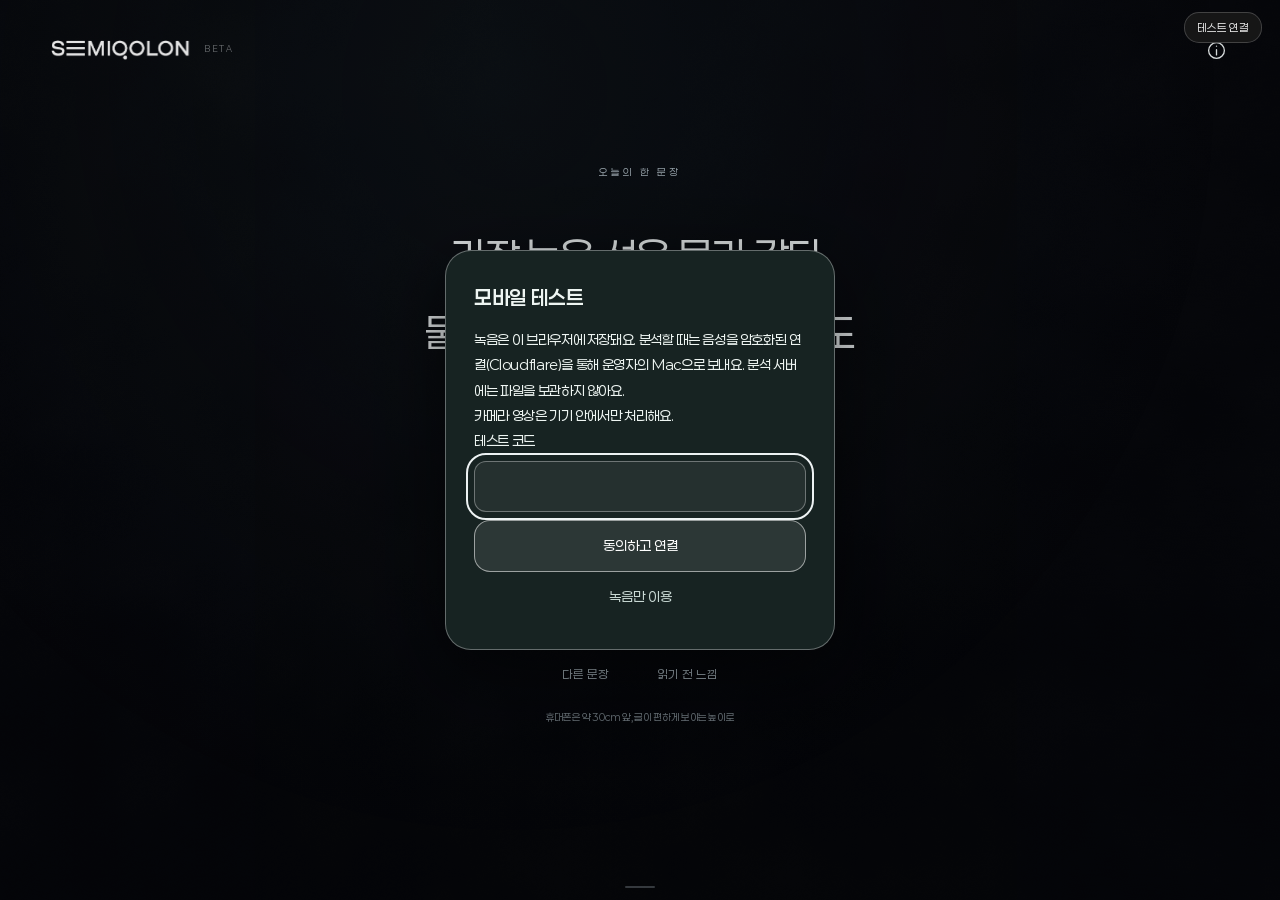
==== index.html @ 6036c0cb "Publish SEMIQOLON one-sentence mobile beta" ====
<!doctype html>
<html lang="ko"><head><meta charset="utf-8"><meta name="viewport" content="width=device-width,initial-scale=1,viewport-fit=cover"><meta name="theme-color" content="#090b10"><meta name="color-scheme" content="dark light"><title>SEMIQOLON · 오늘의 한 문장</title><link rel="icon" href="assets/semiqolon-icon-black.png">
<style>
@font-face{font-family:Paperlogy;src:url('assets/Paperlogy-4Regular.ttf')}@font-face{font-family:Paperlogy;src:url('assets/Paperlogy-6SemiBold.ttf');font-weight:600}
:root{--ink:#edf2f3;--muted:#a2afb7;--line:#ffffff25;--glass:#ffffff05;--font:Paperlogy,sans-serif;--ease:cubic-bezier(.22,.7,.25,1)}*{box-sizing:border-box}html{background:#090b10}body{margin:0;min-height:100svh;color:var(--ink);font:14px/1.7 var(--font);letter-spacing:-.025em;transition:color 1.3s}button,input,audio{font:inherit}button,a{color:inherit;-webkit-tap-highlight-color:transparent}button{border:0;background:none;cursor:pointer;touch-action:manipulation}button:disabled{cursor:wait;opacity:.45}button:focus-visible,a:focus-visible,input:focus-visible,summary:focus-visible{outline:2px solid var(--ink);outline-offset:6px}button,summary,a{touch-action:manipulation}h1,h2,p{margin:0}button svg{width:21px;height:21px;stroke:currentColor;stroke-width:1.5;fill:none;stroke-linecap:round;stroke-linejoin:round}button svg.fill{fill:currentColor;stroke:none}[hidden]{display:none!important}#water-surface{position:fixed;inset:0;width:100%;height:100%;z-index:-2;pointer-events:none}body::before{content:'';position:fixed;inset:0;background:radial-gradient(ellipse at 40% 10%,#19232b55,transparent 65%);z-index:-1;pointer-events:none}body[data-water-stage=white]{--ink:#253a3d;--muted:#687c7e;--line:#27404428;--glass:#ffffff16;color-scheme:light}header{height:100px;padding:34px 42px;display:flex;align-items:center;justify-content:space-between;transition:opacity .45s}.brand{display:flex;align-items:center;gap:12px}.wordmark{display:block;width:144px;height:auto;filter:none}.wordmark.light{mix-blend-mode:screen}.wordmark.dark{display:none;mix-blend-mode:multiply}body[data-water-stage=white] .wordmark.light{display:none}body[data-water-stage=white] .wordmark.dark{display:block}.beta{font-size:8px;letter-spacing:1.6px;opacity:.45}.icon-button{width:44px;height:44px;display:grid;place-items:center;border-radius:50%}main{width:100%;max-width:1120px;margin:auto;min-height:calc(100svh - 100px);padding:0 32px 110px}.scene{min-height:calc(100svh - 210px);display:flex;flex-direction:column;align-items:center;justify-content:center;text-align:center;animation:arrive .65s var(--ease)}.eyebrow{font-size:10px;letter-spacing:3px;font-weight:400;color:var(--muted);margin-bottom:38px}.sentence{font-size:clamp(26px,3.1vw,42px);line-height:1.9;font-weight:400;letter-spacing:-1.1px;white-space:pre-line;word-break:keep-all;max-width:760px;transition:text-shadow 1s}.record-zone{position:relative;display:flex;align-items:center;flex-direction:column;margin-top:52px;min-height:132px}.record-button{position:relative;width:84px;height:84px;border-radius:28px;display:grid;place-items:center;border:1px solid #ffffff50;background:linear-gradient(140deg,#ffffff15,#ffffff02 50%,#ffffff07);box-shadow:inset 1px 1px 1px #ffffff70,inset -1px -1px 1px #ffffff10,0 12px 35px #0000000c;backdrop-filter:blur(1px);-webkit-backdrop-filter:blur(1px);transition:transform .35s,background .35s,color 1s}.record-button:hover{transform:translateY(-2px)}.record-button:active{transform:scale(.95)}.record-dot{display:block;width:23px;height:23px;border-radius:50%;background:var(--ink);box-shadow:0 0 22px #edf4f744;transition:border-radius .3s}.recording .record-dot{border-radius:5px;width:20px;height:20px}.record-button svg{width:28px;height:28px}.hint{font-size:11px;color:var(--muted);margin-top:16px}.quiet-link{font-size:12px;padding:11px 16px;color:var(--muted);min-height:44px}.quiet-link:hover{color:var(--ink)}.extras{display:flex;align-items:center;justify-content:center;gap:16px;flex-wrap:wrap}.privacy-line{font-size:10px;color:var(--muted);margin-top:12px;opacity:.7}.primary,.secondary{display:inline-flex;align-items:center;justify-content:center;gap:12px;min-height:48px;padding:12px 24px;border-radius:22px;background:linear-gradient(145deg,#ffffff13,#ffffff02);border:1px solid var(--line);box-shadow:inset 0 1px #ffffff75;transition:background .25s}.primary:hover,.secondary:hover{background:#ffffff20}.primary{font-weight:600}.actions{display:flex;align-items:center;justify-content:center;gap:10px;flex-wrap:wrap;margin-top:20px}.tiny{font-size:11px;color:var(--muted)}.after-label{font-size:13px;font-weight:400;margin:34px 0 16px}.choices{display:flex;gap:8px;justify-content:center;flex-wrap:wrap}.choice{min-height:43px;min-width:86px;padding:9px 17px;border:1px solid var(--line);border-radius:22px;background:var(--glass);font-size:12px}.choice[aria-pressed=true]{border-color:var(--ink);box-shadow:inset 0 0 0 1px var(--ink);background:#ffffff16}.listen-progress{width:88px;height:2px;background:var(--line);border-radius:4px;overflow:hidden;margin-top:18px}.listen-progress i{height:100%;width:0;display:block;background:var(--ink)}.recording header,.recording #dock{opacity:0;pointer-events:none}.recording .eyebrow{opacity:0}.recording .sentence{text-shadow:0 0 25px #ffffff18}.recording .hint{font-variant-numeric:tabular-nums}.completion-mark{width:54px;height:54px;border:1px solid var(--line);border-radius:50%;display:grid;place-items:center;margin-bottom:26px}.completion-mark svg{width:24px;height:24px;fill:none;stroke:currentColor;stroke-width:1.5}.done-title{font-size:15px;letter-spacing:-.2px;margin-bottom:24px;font-weight:400}.done .sentence{font-size:clamp(23px,2.7vw,35px)}.done .tiny{margin-top:25px}.demo-tag{position:fixed;top:21px;left:50%;transform:translateX(-50%);font-size:10px;letter-spacing:1px;opacity:.6;pointer-events:none}.bottom-nav{position:fixed;bottom:calc(23px + env(safe-area-inset-bottom));left:50%;transform:translate(-50%,12px);display:flex;align-items:center;padding:7px 12px;gap:10px;border-radius:30px;border:1px solid var(--line);background:linear-gradient(135deg,#ffffff13,#ffffff02);box-shadow:inset 0 1px 1px #ffffff80;backdrop-filter:blur(4px);-webkit-backdrop-filter:blur(4px);z-index:5;opacity:0;pointer-events:none;transition:opacity .4s,transform .5s var(--ease)}.bottom-nav.shown,.bottom-nav:focus-within{opacity:1;pointer-events:auto;transform:translate(-50%,0)}.bottom-nav button{padding:8px 22px;min-height:44px;display:flex;align-items:center;gap:8px;font-size:11px;white-space:nowrap}.bottom-nav button[aria-current=page]{color:var(--ink)}#menu-wake{position:fixed;bottom:0;left:calc(50% - 70px);width:140px;height:27px;z-index:4;display:grid;place-items:center}#menu-wake::after{content:'';width:30px;height:2px;background:var(--muted);opacity:.35;border-radius:5px}.recording #menu-wake{display:none}.sheet{border:1px solid var(--line);border-radius:28px;padding:30px;width:min(400px,calc(100% - 32px));color:var(--ink);background:#192127f5;box-shadow:0 30px 100px #0007}.sheet::backdrop{background:#04070a80;backdrop-filter:blur(9px)}.sheet h2{font-size:19px;font-weight:600}.sheet p{font-size:12px;line-height:1.9;color:var(--muted);margin:14px 0}.sheet .choices{margin-top:22px}.sheet .close{display:block;margin:18px auto -10px}.sheet label{display:flex;align-items:center;gap:10px;font-size:13px;padding:10px 0}.sheet input{accent-color:#7b9ca4}.sheet a{color:inherit}body[data-water-stage=white] .sheet{background:#edf4f3f5}.journal{max-width:650px;margin:40px auto;animation:arrive .5s var(--ease)}.journal-head{display:flex;align-items:baseline;justify-content:space-between;margin-bottom:28px}.journal-head h1{font-size:27px;font-weight:400}.entry{padding:26px 0;border-bottom:1px solid var(--line)}.entry-date{font-size:10px;color:var(--muted)}.entry p{font-size:19px;line-height:1.8;white-space:pre-line;margin:14px 0}.entry audio{display:block;width:100%;height:36px;margin-top:20px}.entry details summary{font-size:11px;color:var(--muted);cursor:pointer;padding:12px 0}.entry details .actions{justify-content:flex-start;margin-top:0}.entry .check-result{font-size:11px;color:var(--muted);margin-top:14px}.empty{min-height:50svh;display:grid;align-content:center;justify-items:center;gap:16px;color:var(--muted)}.empty p{font-size:14px}.storage-warning{font-size:12px;color:var(--ink);max-width:360px;margin:12px auto;padding:10px 15px;border:1px solid var(--line);border-radius:12px}.toast{position:fixed;bottom:110px;left:50%;transform:translate(-50%,20px);max-width:calc(100% - 40px);width:max-content;background:#203138f2;color:#edf3f4;border:1px solid #ffffff25;border-radius:18px;padding:13px 20px;font-size:12px;z-index:20;opacity:0;pointer-events:none;transition:opacity .3s,transform .3s}.toast.show{opacity:1;transform:translate(-50%,0)}#entry-logo{position:fixed;inset:0;z-index:30;background:#080a0e;display:grid;place-items:center;pointer-events:none;animation:splash 1.8s ease both}#entry-logo img{width:min(290px,62vw);animation:logo 1.6s ease both}.skip-link{position:fixed;top:-60px;left:20px;z-index:50;padding:10px;background:#192127}.skip-link:focus{top:10px}@keyframes arrive{from{opacity:0;transform:translateY(12px)}to{opacity:1;transform:none}}@keyframes splash{0%,55%{opacity:1}100%{opacity:0;visibility:hidden}}@keyframes logo{0%{opacity:0;transform:translateY(6px)}25%,60%{opacity:.9;transform:none}100%{opacity:0;filter:blur(5px)}}@media(max-width:600px){header{padding:25px 23px;height:84px}.wordmark{width:116px}.beta{font-size:7px}main{padding:0 24px 105px;min-height:calc(100svh - 84px)}.scene{min-height:calc(100svh - 189px)}.sentence{font-size:27px;line-height:1.95;letter-spacing:-.9px}.eyebrow{font-size:9px;margin-bottom:31px}.record-zone{margin-top:39px}.record-button{width:78px;height:78px;border-radius:26px}.extras{gap:2px}.privacy-line{font-size:9px}.bottom-nav button{padding:8px 18px}.after-label{margin-top:28px}.journal{margin-top:20px}.journal-head h1{font-size:24px}.done .sentence{font-size:24px}.completion-mark{margin-bottom:20px}.sheet{padding:25px}.choice{padding:9px 13px;min-width:78px}}@media(max-height:680px){.scene{padding-top:18px}.eyebrow{margin-bottom:18px}.record-zone{margin-top:24px;min-height:112px}.sentence{font-size:25px}.after-label{margin-top:18px}}@media(prefers-reduced-motion:reduce){*,*::before,*::after{animation:none!important;transition:none!important}#entry-logo{display:none}}body.reduced *,body.reduced *::before,body.reduced *::after{animation:none!important;transition:none!important}body.reduced #entry-logo{display:none}
.citation{display:block;margin:6px auto 0;padding:10px 12px;min-height:44px;max-width:100%;font-size:11px;line-height:1.7;color:var(--muted);text-align:center;word-break:keep-all}.citation span{margin-left:6px}.citation:hover{color:var(--ink)}.citation-space{height:50px}.record-zone{margin-top:25px}.entry .citation{margin:-6px 0 0;padding-left:0;text-align:left}.source-reference{margin:18px 0;padding-left:16px;border-left:1px solid var(--line);font-size:15px;line-height:1.85;overflow-wrap:anywhere}.sheet .source-label{font-size:10px;margin-top:22px}.sheet .source-title{font-size:13px}.sheet .source-link{display:inline-block;margin-top:12px;min-height:44px;padding:10px 0}.sheet{max-height:calc(100svh - 32px);overflow:auto}
.sentence{text-wrap:balance}
@media(max-width:600px){.sentence{white-space:normal}}
</style><link rel="stylesheet" href="voice.css"><script src="beta-config.js"></script><script src="beta-access.js"></script><style>body.recording #beta-connect,body.training #beta-connect,body[data-view=reading] #beta-connect,body[data-view=playback] #beta-connect{display:none}</style></head><body>
<a class="skip-link" href="#main">본문으로</a><canvas id="water-surface" aria-hidden="true"></canvas><div id="pitch-edge" data-state="idle" aria-hidden="true"><i></i><i></i></div>
<div id="entry-logo" aria-hidden="true"><img src="assets/semiqolon-wordmark-white.png" alt=""></div>
<header><button class="brand" data-action="home" aria-label="SEMIQOLON 오늘의 한 문장"><img class="wordmark light" src="assets/semiqolon-wordmark-white.png" alt="SEMIQOLON"><img class="wordmark dark" src="assets/semiqolon-wordmark-black.png" alt="SEMIQOLON"><span class="beta">BETA</span></button><button class="icon-button" data-action="about" aria-label="이용 안내"><svg viewBox="0 0 24 24"><circle cx="12" cy="12" r="9"/><path d="M12 11v6m0-10v.1"/></svg></button></header>
<main id="main" tabindex="-1"></main><div id="demo-tag" class="demo-tag" hidden>화면 체험 · 녹음되지 않아요</div>
<nav id="dock" class="bottom-nav" aria-label="하단 메뉴"><button data-action="home">한 문장</button><button data-action="journal">내 기록</button></nav><button id="menu-wake" aria-label="메뉴 열기" data-action="menu"></button>
<dialog id="sheet" class="sheet"></dialog><div id="toast" class="toast" role="status" aria-live="polite"></div>
<script src="voice.js"></script>
<script src="trainer.js"></script>
<script>
'use strict';
// Stable IDs keep earlier recordings attached to the text actually read.
const SENTENCES=[
 {
  "id": "classic-daodejing-64",
  "text": "천 리 길도\n한 걸음에서 시작된다.",
  "title": "첫걸음",
  "author": "노자",
  "work": "도덕경",
  "section": "64장",
  "sourceUrl": "https://ctext.org/text.pl?if=en&node=11655&show=parallel",
  "reference": "千里之行，始於足下。",
  "referenceLabel": "한문 원문",
  "translation": "한문에서 직접 옮긴 한국어 번역 초안"
 },
 {
  "id": "classic-enchiridion-1",
  "text": "우리 뜻대로 할 수 있는 일이 있고,\n그렇지 않은 일이 있다.",
  "title": "우리의 몫",
  "author": "에픽테토스",
  "work": "엥케이리디온",
  "section": "1절",
  "sourceUrl": "https://classics.mit.edu/Epictetus/epicench.html",
  "reference": "Some things are in our control and others not.",
  "referenceLabel": "Elizabeth Carter 영문 번역",
  "translation": "Elizabeth Carter의 영문역을 바탕으로 옮긴 한국어 번역 초안"
 },
 {
  "id": "classic-analects-15-30",
  "text": "잘못하고도 고치지 않는 것,\n그것이 잘못이다.",
  "title": "고치는 일",
  "author": "공자",
  "work": "논어",
  "section": "위령공편 30장",
  "sourceUrl": "https://ctext.org/text.pl?if=gb&node=1510&remap=gb&show=parallel",
  "reference": "過而不改，是謂過矣。",
  "referenceLabel": "한문 원문",
  "translation": "한문에서 직접 옮긴 한국어 번역 초안"
 },
 {
  "id": "classic-meditations-10-16",
  "text": "좋은 사람이 어떤 사람인지\n그만 논하고, 그런 사람이 되어라.",
  "title": "실천",
  "author": "마르쿠스 아우렐리우스",
  "work": "명상록",
  "section": "10권 16절",
  "sourceUrl": "https://classics.mit.edu/Antoninus/meditations.10.ten.html",
  "reference": "No longer talk at all about the kind of man that a good man ought to be, but be such.",
  "referenceLabel": "George Long 영문 번역",
  "translation": "George Long의 영문역을 바탕으로 옮긴 한국어 번역 초안"
 },
 {
  "id": "classic-daodejing-33",
  "text": "남을 이기는 사람은 힘이 있고,\n자신을 이기는 사람은 강하다.",
  "title": "강함",
  "author": "노자",
  "work": "도덕경",
  "section": "33장",
  "sourceUrl": "https://ctext.org/dictionary.pl?id=11624&if=en",
  "reference": "勝人者有力，自勝者強。",
  "referenceLabel": "한문 원문",
  "translation": "한문에서 직접 옮긴 한국어 번역 초안"
 },
 {
  "id": "classic-analects-2-17",
  "text": "아는 것을 안다고 하고,\n모르는 것을 모른다고 하는 것.\n그것이 아는 것이다.",
  "title": "앎",
  "author": "공자",
  "work": "논어",
  "section": "위정편 17장",
  "sourceUrl": "https://ctext.org/analects/wei-zheng/zh",
  "reference": "知之為知之，不知為不知，是知也。",
  "referenceLabel": "한문 원문",
  "translation": "한문에서 직접 옮긴 한국어 번역 초안"
 },
 {
  "id": "classic-analects-7-22",
  "text": "세 사람이 함께 걸으면,\n그중에는 반드시 나의 스승이 있다.",
  "title": "배움",
  "author": "공자",
  "work": "논어",
  "section": "술이편 22장 중",
  "sourceUrl": "https://ctext.org/text.pl?if=gb&node=1272&show=parallel",
  "reference": "三人行，必有我師焉。",
  "referenceLabel": "한문 원문",
  "translation": "한문에서 직접 옮긴 한국어 번역 초안"
 },
 {
  "id": "classic-daodejing-8",
  "text": "가장 높은 선은 물과 같다.\n물은 만물을 이롭게 하면서도\n다투지 않는다.",
  "title": "물처럼",
  "author": "노자",
  "work": "도덕경",
  "section": "8장 중",
  "sourceUrl": "https://ctext.org/text.pl?if=en&node=11599&show=parallel",
  "reference": "上善若水。水善利萬物而不爭。",
  "referenceLabel": "한문 원문",
  "translation": "한문에서 직접 옮긴 한국어 번역 초안"
 },
 {
  "id": "classic-meditations-4-49",
  "text": "파도가 끊임없이 부딪쳐도\n굳게 서 있는 바위처럼 되어라.",
  "title": "흔들림 앞에서",
  "author": "마르쿠스 아우렐리우스",
  "work": "명상록",
  "section": "4권 49절 중",
  "sourceUrl": "https://classics.mit.edu/Antoninus/meditations.4.four.html",
  "reference": "Be like the promontory against which the waves continually break, but it stands firm and tames the fury of the water around it.",
  "referenceLabel": "George Long 영문 번역",
  "translation": "George Long의 영문역 앞부분을 바탕으로 옮긴 한국어 번역 초안"
 },
 {
  "id": "classic-analects-2-15",
  "text": "배우기만 하고 생각하지 않으면 막막하고,\n생각만 하고 배우지 않으면 위태롭다.",
  "title": "배움과 생각",
  "author": "공자",
  "work": "논어",
  "section": "위정편 15장",
  "sourceUrl": "https://ctext.org/analects/wei-zheng/zh",
  "reference": "學而不思則罔，思而不學則殆。",
  "referenceLabel": "한문 원문",
  "translation": "한문에서 직접 옮긴 한국어 번역 초안"
 },
 {
  "id": "classic-hamlet-1-3",
  "text": "무엇보다도,\n자기 자신에게 진실하라.",
  "title": "진실함",
  "author": "윌리엄 셰익스피어",
  "work": "햄릿",
  "section": "1막 3장",
  "sourceUrl": "https://www.folger.edu/explore/shakespeares-works/hamlet/read/1/3/",
  "reference": "This above all: to thine own self be true,",
  "referenceLabel": "영문 대사",
  "translation": "영문에서 직접 옮긴 한국어 번역 초안",
  "context": "폴로니어스가 아들 레어티스에게 건네는 충고 중 한 구절입니다."
 },
 {
  "id": "classic-meditations-4-20",
  "text": "아름다운 것은 그 자체로 아름답다.\n칭찬은 그 아름다움의 일부가 아니다.",
  "title": "그 자체로",
  "author": "마르쿠스 아우렐리우스",
  "work": "명상록",
  "section": "4권 20절 중",
  "sourceUrl": "https://classics.mit.edu/Antoninus/meditations.4.four.html",
  "reference": "Everything which is in any way beautiful is beautiful in itself, and terminates in itself, not having praise as part of itself.",
  "referenceLabel": "George Long 영문 번역",
  "translation": "George Long의 영문역을 바탕으로 옮긴 한국어 번역 초안"
 }
].map(q=>({...q,source:q.author+' · '+q.work+' '+q.section,version:2}));
const FEELINGS={heavy:'무거워요',neutral:'그저 그래요',light:'가벼워요'},CHANGES={better:'조금 나아졌어요',same:'비슷해요',harder:'더 불편해요'};
const $=id=>document.getElementById(id),esc=v=>String(v??'').replace(/[&<>"']/g,c=>({'&':'&amp;','<':'&lt;','>':'&gt;','"':'&quot;',"'":'&#39;'}[c]));
function dayKey(date=new Date()){return [date.getFullYear(),String(date.getMonth()+1).padStart(2,'0'),String(date.getDate()).padStart(2,'0')].join('-');}
function dailyIndex(key=dayKey()){return [...key].reduce((n,c)=>(n*31+c.charCodeAt(0))>>>0,0);}
function elapsed(n){return Math.floor(n/60)+':'+String(Math.floor(n%60)).padStart(2,'0');}
function feedback(change){return change==='better'?'조금 달라진 느낌을 남겼어요.':change==='harder'?'지금은 쉬어가도 괜찮아요.':change==='same'?'지금 느낌 그대로 남겼어요.':'오늘의 한 문장을 남겼어요.';}
function localGet(k,f){try{return JSON.parse(localStorage.getItem(k))??f;}catch{return f;}}
function localPut(k,v){try{localStorage.setItem(k,JSON.stringify(v));}catch{}}
const settings={reduced:!!localGet('sq-one-reduced',false)};
let selected=dailyIndex()%SENTENCES.length,before=null,view='home',session=null,recording=null,starting=false,records=[],db=null,current=null,playbackVisual=null,player=null,demo=false,demoTimer=null,menuTimer=null,toastTimer=null,busy=false,loaded=false,practiceBase=null,practicePlan=null;
const blobURLs=new Map();
const icons={play:'<svg class="fill" viewBox="0 0 24 24"><path d="M7 4.5v15l14-7.5z"/></svg>',pause:'<svg class="fill" viewBox="0 0 24 24"><path d="M6 4h4v16H6zm8 0h4v16h-4z"/></svg>',check:'<svg viewBox="0 0 24 24"><path d="m5 12 4 4 10-10"/></svg>',arrow:'<svg viewBox="0 0 24 24"><path d="M4 12h16m-6-6 6 6-6 6"/></svg>'};
const sentence=()=>SENTENCES[selected];
function audioURL(r){if(!blobURLs.has(r.id))blobURLs.set(r.id,URL.createObjectURL(r.audio));return blobURLs.get(r.id);}
function toast(text){clearTimeout(toastTimer);$('toast').textContent=text;$('toast').classList.add('show');toastTimer=setTimeout(()=>$('toast').classList.remove('show'),4500);}
function showMenu(){if(['reading','tuning','mouth'].includes(view)||starting)return;clearTimeout(menuTimer);$('dock').classList.add('shown');menuTimer=setTimeout(()=>{if(!$('dock').contains(document.activeElement))$('dock').classList.remove('shown');},4500);}
function closeSheet(){$('sheet').close();}
function openSheet(html){$('sheet').innerHTML=html+'<button class="quiet-link close" data-action="close">닫기</button>';$('sheet').showModal();}
function citation(q,recordId=''){if(!q?.author||!q?.work)return '';return `<button class="citation" ${recordId?`data-citation-record="${esc(recordId)}"`:`data-citation="${esc(q.id)}"`} aria-label="${esc(q.author+' '+q.work+' 출처 보기')}">${esc(q.author)}<span>· ${esc(q.work)}</span></button>`;}
function showCitation(q){const url=typeof q.sourceUrl==='string'&&q.sourceUrl.startsWith('https://')?q.sourceUrl:null;openSheet(`<h2>${esc(q.work)}</h2><p class="source-title">${esc(q.author)} · ${esc(q.section)}</p><p class="source-label">${esc(q.referenceLabel)}</p><blockquote class="source-reference">${esc(q.reference)}</blockquote>${q.context?`<p>${esc(q.context)}</p>`:''}<p>${esc(q.translation)} · SEMIQOLON</p>${url?`<a class="source-link" href="${esc(url)}" target="_blank" rel="noopener noreferrer">참고 본문 보기 ↗</a>`:''}`);}
function moodSheet(){openSheet('<h2>지금 마음은 어떤가요?</h2><p>남기지 않고 읽어도 괜찮아요.</p><div class="choices">'+Object.entries(FEELINGS).map(([k,v])=>`<button class="choice" data-before="${k}" aria-pressed="${before===k}">${v}</button>`).join('')+'</div>');}
function about(){openSheet(`<h2>오늘의 한 문장</h2><p>읽고, 짧은 연습을 한 뒤 다시 녹음해요. 두 목소리의 변화를 비교하고 지금 느낌을 남겨요. 문장이 맞지 않으면 다른 문장을 골라도 돼요. 휴대폰은 약 30cm 앞, 글이 편하게 보이는 높이에 두세요.</p><p>녹음과 분석 결과는 이 브라우저에 저장돼요. ${window.BetaAccess?.remote?'분석할 때는 목소리를 운영자의 Mac으로 전송해요. 분석 서버에는 파일을 보관하지 않아요.':'목소리는 이 컴퓨터에서 분석하며 외부로 보내지 않아요.'} 브라우저 데이터를 지우기 전에는 음성을 내려받아 주세요.</p><p>고전에서 고른 12개 문장을 사용해요. 저자·책 이름을 누르면 출처와 번역 정보를 볼 수 있어요. 마음의 변화는 직접 남긴 느낌이며, 치료 효과를 평가하지 않아요.</p><label><input type="checkbox" id="motion-setting" ${settings.reduced?'checked':''}>물빛 움직임 줄이기</label><button class="quiet-link" data-action="voice-goal">목소리 목표</button><button class="quiet-link" data-action="voice-method">측정 기준</button><button class="quiet-link" data-action="demo">소리 없이 화면 체험</button><button class="quiet-link" data-action="export">테스트 기록 내려받기</button>`);}
function render(){const training=['tuning','mouth'].includes(view),immersive=view==='reading'||training;document.body.classList.toggle('training',training);if(!immersive)resetPitchFeedback();document.body.classList.toggle('recording',immersive);document.querySelector('header').inert=immersive;$('dock').inert=immersive;if(immersive){clearTimeout(menuTimer);$('dock').classList.remove('shown');}document.body.classList.toggle('reduced',settings.reduced);$('demo-tag').hidden=!demo;$('dock').querySelectorAll('button').forEach(b=>b.setAttribute('aria-current',b.dataset.action===view?'page':'false'));let html=training?trainerMarkup():'';
 if(view==='home')html=`<section class="scene"><p class="eyebrow">오늘의 한 문장</p><h1 class="sentence">${esc(sentence().text)}</h1>${citation(sentence())}<div class="record-zone"><button class="record-button" data-action="record" aria-label="내 목소리로 읽기" ${starting?'disabled':''}><span class="record-dot"></span></button><p class="hint">${starting?'마이크를 준비하고 있어요':'내 목소리로 읽기'}</p></div><div class="extras"><button class="quiet-link" data-action="another" ${starting?'disabled':''}>다른 문장</button><button class="quiet-link" data-action="before" ${starting?'disabled':''}>${before?FEELINGS[before]:'읽기 전 느낌'}</button></div><p class="privacy-line">휴대폰은 약 30cm 앞, 글이 편하게 보이는 높이로</p></section>`;
 if(view==='practice')html=`<section class="scene"><p class="eyebrow">다시 읽기</p><h1 class="sentence">${esc(readingSentence().text)}</h1>${citation(practiceBase,practiceBase.id)}<div class="record-zone"><button class="record-button" data-action="record" aria-label="다시 녹음 시작" ${starting?'disabled':''}><span class="record-dot"></span></button><p class="hint">${starting?'마이크를 준비하고 있어요':'다시 녹음'}</p></div><p class="privacy-line">높낮이는 자연스럽게 · 같은 휴대폰·30cm</p><button class="quiet-link" data-action="cancel-practice" ${starting?'disabled':''}>돌아가기</button></section>`;
 if(view==='reading')html=`<section class="scene"><p class="eyebrow" aria-hidden="true">오늘의 한 문장</p><h1 class="sentence">${esc(readingSentence().text)}</h1><div class="citation-space" aria-hidden="true"></div><div class="record-zone"><button class="record-button recording" data-action="stop" aria-label="녹음 마치기" ${busy?'disabled':''}><span class="record-dot"></span></button><p class="hint recording-hint"><span id="timer" role="timer">0:00</span><span id="pitch-status" role="status" aria-live="polite"></span></p></div></section>`;
 if(view==='playback'){html=`<section class="scene review-scene"><p class="eyebrow">${current.practice?.baselineId?'02 · 다시 담은 목소리':'01 · 처음 담은 목소리'}</p><h1 class="sentence">${esc(current.text)}</h1>${citation(current,current.id)}${current.unsaved?'<p class="storage-warning">기기에 저장하지 못했어요. 목소리를 내려받아 주세요.</p>':''}<div class="review-player"><button id="listen-toggle" class="record-button" data-action="listen" aria-label="내 목소리 듣기">${icons.play}</button><div class="review-timeline"><div class="listen-progress"><i id="listen-bar"></i></div><p id="listen-time" class="hint">0:00 / ${elapsed(current.duration)}</p></div></div>${practiceMount(current)}${voiceMount(current)}<div class="actions"><button class="${current.practice?.baselineId?'primary':'quiet-link'}" data-action="finish">${current.practice?.baselineId?'마치기':'여기까지 마치기'} ${icons.arrow}</button>${current.unsaved?'<button class="secondary" data-action="download-current">음성 내려받기</button>':''}</div></section>`;}
 if(view==='done')html=`<section class="scene done"><div class="completion-mark">${icons.check}</div><h1 class="done-title">${demo?'이렇게 빛이 남아요':feedback(current?.change)}</h1><p class="sentence">${esc(current?.text||sentence().text)}</p>${citation(current||sentence(),current?.id)}${demo?'<p class="tiny">화면 체험이에요. 녹음과 기록은 만들지 않았어요.</p>':`<h2 class="after-label">읽고 나니 어떤가요?</h2><div class="choices">${Object.entries(CHANGES).map(([k,v])=>`<button class="choice" data-change="${k}" aria-pressed="${current.change===k}">${v}</button>`).join('')}</div><p class="tiny">느낌은 남기지 않아도 괜찮아요</p>${current.unsaved?'<p class="storage-warning">저장하지 못한 목소리를 내려받아 주세요.</p>':''}`}<div class="actions">${demo?'<button class="primary" data-action="home">직접 읽어보기</button>':'<button class="primary" data-action="journal">내 기록</button><button class="quiet-link" data-action="home">한 문장 더</button>'}</div>${current?.unsaved?'<button class="quiet-link" data-action="download-current">음성 내려받기</button>':''}${!demo?(current?.practice?.baselineId?practiceMount(current):'')+voiceMount(current):''}</section>`;
 if(view==='journal')html=`<section class="journal"><div class="journal-head"><h1>내 목소리</h1><span class="tiny">${records.length}개의 기록</span></div>${!records.length?`<div class="empty"><p>${loaded?'아직 담은 목소리가 없어요':'기록을 불러오고 있어요'}</p><button class="primary" data-action="home">한 문장 읽기</button></div>`:records.map(r=>`<article class="entry" data-record="${esc(r.id)}"><span class="entry-date">${new Date(r.ts).toLocaleString('ko-KR',{month:'long',day:'numeric',hour:'2-digit',minute:'2-digit'})} · ${elapsed(r.duration)}</span><p>${esc(r.text)}</p>${citation(r,r.id)}<audio controls preload="metadata" src="${audioURL(r)}" aria-label="${esc(r.title)} 내 목소리"></audio>${r.before||r.change?`<div class="check-result">${r.before?'읽기 전 · '+FEELINGS[r.before]:''}${r.before&&r.change?'　/　':''}${r.change?'읽은 뒤 · '+CHANGES[r.change]:''}</div>`:''}${r.unsaved?'<p class="storage-warning">기기에 저장하지 못했어요.</p>':''}${practiceMount(r,true)}${voiceMount(r)}<details><summary>기록 관리</summary><div class="actions"><button class="quiet-link" data-download="${esc(r.id)}">음성 내려받기</button><button class="quiet-link" data-remove="${esc(r.id)}">삭제</button></div></details></article>`).join('')}<p class="tiny" style="margin-top:30px;text-align:center">이 브라우저에 저장된 목소리예요</p></section>`;
 $('main').innerHTML=html;Water.refresh();}
async function openDB(){return new Promise((resolve,reject)=>{const req=indexedDB.open('semiqolon-one-sentence-v1',1);req.onupgradeneeded=()=>req.result.createObjectStore('recordings',{keyPath:'id'});req.onsuccess=()=>resolve(req.result);req.onerror=()=>reject(req.error);req.onblocked=()=>reject(new Error('blocked'));});}
function dbOp(mode,fn){return new Promise((resolve,reject)=>{if(!db)return reject(new Error('storage'));const tx=db.transaction('recordings',mode);let req;try{req=fn(tx.objectStore('recordings'));}catch(e){reject(e);return;}tx.oncomplete=()=>resolve(req?.result);tx.onerror=()=>reject(tx.error);tx.onabort=()=>reject(tx.error||new Error('aborted'));});}
async function saveRecord(r){const clean={...r};delete clean.unsaved;try{await dbOp('readwrite',store=>store.put(clean));r.unsaved=false;}catch{r.unsaved=true;}const at=records.findIndex(x=>x.id===r.id);if(at>=0)records[at]=r;else records.unshift(r);return !r.unsaved;}
function releasePlayback(){if(player){player.pause();player.removeAttribute('src');player.load();player=null;}if(playbackVisual){cancelAnimationFrame(playbackVisual.raf);playbackVisual.ac.close().catch(()=>{});playbackVisual=null;}Water.quiet();}
function go(next){if(recording||starting||busy)return;stopTrainer();trainingDraft=null;clearTimeout(demoTimer);releasePlayback();demo=false;practiceBase=null;practicePlan=null;if(next==='home'){current=null;before=null;}view=next;render();window.scrollTo({top:0,behavior:'instant'});$('main').focus({preventScroll:true});}
async function startRecording(){if(recording||starting||busy)return;stopTrainer();starting=true;render();let stream=null,ac=null,url=null;try{if(!navigator.mediaDevices?.getUserMedia)throw new Error('unsupported');ac=new (window.AudioContext||window.webkitAudioContext)();await ac.resume();stream=await navigator.mediaDevices.getUserMedia({audio:{channelCount:1,echoCancellation:false,noiseSuppression:false,autoGainControl:false}});if(document.hidden)throw new Error('hidden');await ac.resume();if(navigator.audioSession)try{navigator.audioSession.type='play-and-record';}catch{}
 const r={stream,ac,goal:goalSettings(),chunks:[],nodes:[],sentence:{...readingSentence()},before:practiceBase?.before??before,practice:practicePlan?{...practicePlan}:null,session:{kind:'read',attempt:crypto.randomUUID(),voiceSeconds:0,guided:!!practicePlan,take:practicePlan?2:1},started:Date.now()};const source=ac.createMediaStreamSource(stream),an=ac.createAnalyser(),sink=ac.createGain();an.fftSize=4096;an.smoothingTimeConstant=.55;an.minDecibels=-92;an.maxDecibels=-22;sink.gain.value=0;source.connect(an);sink.connect(ac.destination);r.an=an;r.meter=new Float32Array(an.fftSize);r.nodes.push(source,an,sink);
 if(ac.audioWorklet){url=URL.createObjectURL(new Blob([RECORDER_PROCESSOR],{type:'text/javascript'}));await ac.audioWorklet.addModule(url);URL.revokeObjectURL(url);url=null;const node=new AudioWorkletNode(ac,'sentence-recorder');node.port.onmessage=e=>{if(e.data==='flushed')r.flushed?.();else if(recording===r)r.chunks.push(e.data);};source.connect(node);node.connect(sink);r.worklet=node;r.nodes.push(node);}else{const node=ac.createScriptProcessor(4096,1,1);node.onaudioprocess=e=>{if(recording===r)r.chunks.push(new Float32Array(e.inputBuffer.getChannelData(0)));};source.connect(node);node.connect(sink);r.nodes.push(node);}
 if(document.hidden)throw new Error('hidden');recording=r;session=r.session;starting=false;view='reading';Water.begin(session);render();r.interval=setInterval(()=>recordTick(r),80);r.limit=setTimeout(()=>stopRecording(),120000);stream.getAudioTracks()[0].onended=()=>{if(recording===r){toast('마이크가 꺼져 여기까지 남겼어요.');stopRecording();}};
 }catch(e){starting=false;stream?.getTracks().forEach(t=>t.stop());ac?.close().catch(()=>{});if(url)URL.revokeObjectURL(url);render();toast(e.message==='hidden'?'화면을 다시 열고 녹음을 시작해 주세요.':e.name==='NotAllowedError'?'마이크를 허용하면 내 목소리를 담을 수 있어요.':e.name==='NotFoundError'?'연결된 마이크를 확인해 주세요.':'마이크를 시작하지 못했어요. 브라우저와 마이크를 확인해 주세요.');}}
const RECORDER_PROCESSOR=`class SentenceRecorder extends AudioWorkletProcessor{constructor(){super();this.buffer=new Float32Array(4096);this.n=0;this.port.onmessage=e=>{if(e.data==='flush'){if(this.n)this.port.postMessage(this.buffer.slice(0,this.n));this.n=0;this.port.postMessage('flushed');}};}process(inputs){const x=inputs[0]?.[0];if(x)for(const v of x){this.buffer[this.n++]=v;if(this.n===4096){this.port.postMessage(this.buffer);this.buffer=new Float32Array(4096);this.n=0;}}return true;}}registerProcessor('sentence-recorder',SentenceRecorder);`;
function recordTick(r){if(recording!==r||busy)return;const sec=(Date.now()-r.started)/1000;if($('timer'))$('timer').textContent=elapsed(sec);r.an.getFloatTimeDomainData(r.meter);const rms=Math.sqrt(r.meter.reduce((a,x)=>a+x*x,0)/r.meter.length),now=r.ac.currentTime,dt=Math.min(.2,Math.max(0,now-(r.lastTime??now)));r.lastTime=now;if(rms>.004)r.session.voiceSeconds+=dt;Water.sound(r.session);Water.voice(r,rms);updatePitchFeedback(r,rms);}
async function stopRecording(){const r=recording;if(!r||busy)return;busy=true;resetPitchFeedback();render();if(r.worklet)await new Promise(resolve=>{const t=setTimeout(resolve,400);r.flushed=()=>{clearTimeout(t);resolve();};try{r.worklet.port.postMessage('flush');}catch{clearTimeout(t);resolve();}});recording=null;clearInterval(r.interval);clearTimeout(r.limit);r.stream.getTracks().forEach(t=>{t.onended=null;t.stop();});r.nodes.forEach(n=>{try{n.disconnect();}catch{}});await r.ac.close().catch(()=>{});Water.quiet();if(navigator.audioSession)try{navigator.audioSession.type='playback';}catch{}
 const pcm=joinChunks(r.chunks),seconds=pcm.length/r.ac.sampleRate;if(seconds<.5){busy=false;view=practiceBase?'practice':'home';render();toast('녹음이 짧아요. 한 문장을 편하게 읽어주세요.');return;}const q=r.sentence,audio=wavBlob(resample(pcm,r.ac.sampleRate,24000));current={...q,id:crypto.randomUUID(),ts:r.started,sentenceId:q.id,audio,duration:seconds,before:r.before,voiceGoal:r.goal||null,practice:r.practice||null,change:null,listened:false};await saveRecord(current);busy=false;view='playback';render();analyzeRecord(current.id);if(r.session.voiceSeconds<.3)toast('30cm 거리를 유지하고, 소리를 조금 더 크게 내보세요.');}
async function toggleListen(){if(!current||demo)return;if(player&&!player.paused){player.pause();return;}document.querySelectorAll('audio').forEach(a=>a.pause());try{if(!player){const record=current,audio=player=new Audio(audioURL(record));player.onplay=()=>{if($('listen-toggle')){$('listen-toggle').innerHTML=icons.pause;$('listen-toggle').setAttribute('aria-label','잠시 멈추기');}};player.onpause=()=>{if($('listen-toggle')){$('listen-toggle').innerHTML=icons.play;$('listen-toggle').setAttribute('aria-label','내 목소리 듣기');}};player.onended=async()=>{record.listened=true;await saveRecord(record);};player.ontimeupdate=()=>{const ratio=audio.currentTime/Math.max(.1,audio.duration||record.duration);Water.playback(record,ratio);if($('listen-bar'))$('listen-bar').style.width=(Math.min(1,ratio)*100)+'%';if($('listen-time'))$('listen-time').textContent=elapsed(audio.currentTime)+' / '+elapsed(record.duration);};player.onerror=()=>toast('재생하지 못했어요. 음성을 내려받아 확인해 주세요.');try{const ac=new (window.AudioContext||window.webkitAudioContext)(),source=ac.createMediaElementSource(player),an=ac.createAnalyser();an.fftSize=2048;an.smoothingTimeConstant=.55;source.connect(an);an.connect(ac.destination);playbackVisual={ac,an,raf:0};}catch{playbackVisual=null;}}
 if(playbackVisual){await playbackVisual.ac.resume();const v=playbackVisual,meter=new Float32Array(v.an.fftSize);cancelAnimationFrame(v.raf);const tick=()=>{if(playbackVisual!==v)return;v.an.getFloatTimeDomainData(meter);Water.voice(v,Math.sqrt(meter.reduce((s,x)=>s+x*x,0)/meter.length));if(!player?.paused)v.raf=requestAnimationFrame(tick);};await player.play();tick();}else await player.play();}catch{toast('재생 버튼을 다시 눌러주세요.');}}
async function finish(){if(busy)return;busy=true;releasePlayback();if(current){current.completedAt=Date.now();await saveRecord(current);}busy=false;view='done';render();}
function startDemo(){if(recording||starting||busy)return;stopTrainer();trainingDraft=null;closeSheet();releasePlayback();current=null;practiceBase=null;practicePlan=null;demo=true;view='reading';session={kind:'read',attempt:crypto.randomUUID(),voiceSeconds:0,guided:false};Water.begin(session);render();const start=performance.now();function tick(){if(!demo)return;const n=(performance.now()-start)/1000;session.voiceSeconds=n*2;Water.sound(session);Water.previewPulse();if($('timer'))$('timer').textContent='화면 체험';if(n<3.5)demoTimer=setTimeout(tick,240);else{view='done';render();}}tick();}
function download(blob,name){const url=URL.createObjectURL(blob),a=document.createElement('a');a.href=url;a.download=name;a.click();setTimeout(()=>URL.revokeObjectURL(url),30000);}
function downloadRecord(r){download(r.audio,`SEMIQOLON_${dayKey(new Date(r.ts))}_${r.id.slice(0,8)}.wav`);}
function exportChecks(){if(!records.length){toast('아직 남긴 기록이 없어요.');return;}const data={app:'semiqolon-one-sentence-test',version:1,exportedAt:new Date().toISOString(),records:records.map(({audio,unsaved,...r})=>r)};download(new Blob([JSON.stringify(data,null,2)],{type:'application/json'}),'SEMIQOLON_테스트기록.json');toast('문장과 느낌 기록을 내려받았어요. 음성은 내 기록에서 따로 받을 수 있어요.');}
async function removeRecord(id){if(busy)return;const r=records.find(x=>x.id===id);if(!r)return;openSheet('<h2>이 목소리를 지울까요?</h2><p>녹음과 느낌 기록이 지워져요.</p><div class="actions"><button class="secondary" data-action="close">간직하기</button><button class="primary" data-confirm-remove="'+esc(id)+'">삭제</button></div>');}
async function init(){const saved=localGet('sq-one-choice',null);if(saved?.day===dayKey()){const i=SENTENCES.findIndex(x=>x.id===saved.id);if(i>=0)selected=i;}render();try{db=await openDB();const saved=await dbOp('readonly',s=>s.getAll());records=[...records,...saved.filter(r=>!records.some(x=>x.id===r.id))].sort((a,b)=>b.ts-a.ts);}catch{toast('이 브라우저에서는 저장이 어려워요. 녹음 뒤 음성을 내려받아 주세요.');}loaded=true;if(view==='journal')render();setTimeout(()=>$('entry-logo')?.remove(),1900);}
document.addEventListener('click',async e=>{const b=e.target.closest('button');if(!b||b.disabled)return;try{if(b.dataset.action?.startsWith('trainer-')){await handleTrainerAction(b.dataset.action);return;}if(b.dataset.citation||b.dataset.citationRecord){const q=b.dataset.citationRecord?records.find(r=>r.id===b.dataset.citationRecord):SENTENCES.find(q=>q.id===b.dataset.citation);if(q)showCitation(q);return;}if(b.dataset.practice){startPractice(b.dataset.practice);return;}if(b.dataset.analyze){analyzeRecord(b.dataset.analyze,b.dataset.paceOnly==='true',b.dataset.acousticOnly==='true');return;}if(b.dataset.before){before=b.dataset.before in FEELINGS?b.dataset.before:null;closeSheet();render();return;}if(b.dataset.change&&current&&!demo){if(!(b.dataset.change in CHANGES))return;current.change=b.dataset.change;await saveRecord(current);render();return;}if(b.dataset.download){const r=records.find(r=>r.id===b.dataset.download);if(r)downloadRecord(r);return;}if(b.dataset.remove){await removeRecord(b.dataset.remove);return;}if(b.dataset.confirmRemove){const id=b.dataset.confirmRemove;try{if(db)await dbOp('readwrite',s=>s.delete(id));else if(!records.find(r=>r.id===id)?.unsaved)throw Error('storage');cancelAnalysis(id);records=records.filter(r=>r.id!==id);if(blobURLs.has(id)){URL.revokeObjectURL(blobURLs.get(id));blobURLs.delete(id);}closeSheet();render();}catch{toast('기록을 지우지 못했어요. 다시 시도해 주세요.');}return;}
 switch(b.dataset.action){case'voice-goal':showVoiceGoal();break;case'voice-method':showVoiceMethod();break;case'goal-tone':await playGoalTone();break;case'practice-tone':await playGoalTone(goalSettings().hz);break;case'cancel-practice':practiceBase=null;practicePlan=null;go('playback');break;case'record':await startRecording();break;case'stop':if(demo){clearTimeout(demoTimer);view='done';render();}else await stopRecording();break;case'listen':await toggleListen();break;case'finish':await finish();break;case'retry':go('home');break;case'home':go('home');break;case'journal':demo=false;go('journal');break;case'another':if(!starting){selected=(selected+1)%SENTENCES.length;localPut('sq-one-choice',{day:dayKey(),id:sentence().id});render();}break;case'before':moodSheet();break;case'menu':showMenu();break;case'about':about();break;case'close':closeSheet();break;case'demo':startDemo();break;case'export':exportChecks();break;case'download-current':if(current)downloadRecord(current);break;}
 }catch{toast('잠시 문제가 생겼어요. 다시 눌러주세요.');}});
document.addEventListener('submit',e=>{if(e.target.id!=='voice-goal-form')return;e.preventDefault();const hz=Number($('goal-hz').value),kind=new FormData(e.target).get('direction');if(!Number.isFinite(hz)||hz<65||hz>450||!['friendly','trust'].includes(kind))return;localPut('sq-voice-goal',{hz,kind});closeSheet();records.forEach(refreshVoice);toast('목소리 목표를 저장했어요.');});
document.addEventListener('input',e=>{if(e.target.id==='trainer-target'){stopTrainer();trainingDraft.target=null;trainingDraft.matchedSeconds=0;trainerText('tuner-hz','—');trainerText('trainer-status','새 목표로 다시 시작해요');const b=document.querySelector('[data-action=trainer-stop],[data-action=trainer-listen]');if(b){b.disabled=false;b.dataset.action='trainer-listen';b.textContent='음정 맞추기 시작';}const n=$('tuner-needle');if(n)n.hidden=true;const p=$('trainer-progress');if(p)p.style.width='0%';}if(e.target.id==='mouth-target'&&trainingDraft?.mouth){trainingDraft.mouth.target=Number(e.target.value)/100;}});
document.addEventListener('change',e=>{if(e.target.id==='motion-setting'){settings.reduced=e.target.checked;localPut('sq-one-reduced',settings.reduced);document.body.classList.toggle('reduced',settings.reduced);Water.wake();}});
document.addEventListener('play',e=>{if(e.target.tagName==='AUDIO'){if(player&&player!==e.target)player.pause();document.querySelectorAll('audio').forEach(a=>{if(a!==e.target)a.pause();});}},true);
document.addEventListener('keydown',e=>{if(e.key==='Tab'&&!recording&&!starting)showMenu();});
window.addEventListener('beforeunload',e=>{if(recording||starting||records.some(r=>r.unsaved)){e.preventDefault();e.returnValue='';}});
document.addEventListener('visibilitychange',()=>{if(document.hidden){if(recording)stopRecording();if(trainer||trainerToneContext){saveTrainerSummary();stopTrainer();if(['tuning','mouth'].includes(view)){trainingDraft.message='잠시 멈췄어요. 다시 시작할 수 있어요.';render();}}}});
window.addEventListener('pagehide',()=>stopTrainer());
let touchY=0;$('menu-wake').addEventListener('pointerdown',e=>touchY=e.clientY);$('menu-wake').addEventListener('pointerup',e=>{if(touchY-e.clientY>12)showMenu();});

function joinChunks(chunks){const n=chunks.reduce((s,a)=>s+a.length,0),pcm=new Float32Array(n);let offset=0;for(const a of chunks){pcm.set(a,offset);offset+=a.length;}return pcm;}

function resample(x,srIn,srOut){if(srIn===srOut)return Float32Array.from(x);const ratio=srOut/srIn,n=Math.floor(x.length*ratio),y=new Float32Array(n),fc=.45*Math.min(srIn,srOut)/srIn,half=Math.ceil(8/(2*fc));for(let i=0;i<n;i++){const t=i/ratio,c=Math.floor(t);let acc=0,ws=0;for(let k=c-half+1;k<=c+half;k++){if(k<0||k>=x.length)continue;const dd=t-k,s=dd===0?2*fc:Math.sin(2*Math.PI*fc*dd)/(Math.PI*dd),h=s*(.5+.5*Math.cos(Math.PI*dd/half));acc+=x[k]*h;ws+=h;}y[i]=ws?acc/ws:0;}return y;}

function wavBlob(x,rate=24000){const b=new ArrayBuffer(44+x.length*2),v=new DataView(b),w=(o,s)=>{for(let i=0;i<s.length;i++)v.setUint8(o+i,s.charCodeAt(i));};w(0,'RIFF');v.setUint32(4,36+x.length*2,true);w(8,'WAVE');w(12,'fmt ');v.setUint32(16,16,true);v.setUint16(20,1,true);v.setUint16(22,1,true);v.setUint32(24,rate,true);v.setUint32(28,rate*2,true);v.setUint16(32,2,true);v.setUint16(34,16,true);w(36,'data');v.setUint32(40,x.length*2,true);for(let i=0;i<x.length;i++)v.setInt16(44+i*2,Math.max(-1,Math.min(1,x[i]))*32767,true);return new Blob([b],{type:'audio/wav'});}

// Water simulation and glass shader reused from SEMI v26; original MIT attribution in licenses/.
const PALETTES={clear:{top:[98,98,98],bot:[29,29,29],line:[229,235,235],white:[255,255,255],glow:[245,250,250]}};
const Water=(()=>{
 const clamp=(v,a,b)=>Math.min(b,Math.max(a,v)),lerp=(a,b,t)=>a+(b-a)*t;
 const smooth=(a,b,x)=>{const t=clamp((x-a)/(b-a),0,1);return t*t*(3-2*t);};
 let cv=$('water-surface'),gl=null,G=null,ctx=null,LENS=[],uiV=1,W=0,H=0,S=1,T=0,light=0;
 let V={ac:null,an:null},frequency=null,talking=false,voiceAt=0,glowX=.5,glowY=.45,glowA=0,glowT=0;
 let flashes=[],edgeV=0,edgeT=0,journeyKey=null,progressValue=0,complete=false,sweep=0,sweepOn=false;
 let raf=0,last=0,acc=0,lastLayout=0,stage='first',guided=false,listenRatio=0,lightTarget=0,completionAt=0,completion=-1;
 const motion=()=>!settings.reduced&&!matchMedia('(prefers-reduced-motion: reduce)').matches;


 const palKey='clear';
 const palCur=structuredClone(PALETTES[palKey]);
 function stepPalette(dt){const t={...PALETTES[palKey],white:[255,255,255]},k=motion()?1-Math.exp(-dt/.35):1;for(const key of ['top','bot','line','white','glow'])for(let i=0;i<3;i++)palCur[key][i]+= (t[key][i]-palCur[key][i])*k;}
const SPEED_PX = 125;
const BANDS = [
  { lo: 80,   hi: 170,  tilt: 0.06, hz: 1.1, n: 1, spread: 0,  gain: 2.3 },
  { lo: 170,  hi: 350,  tilt: 0,    hz: 1.7, n: 1, spread: 0,  gain: 2 },
  { lo: 350,  hi: 750,  tilt: 0.03, hz: 2.6, n: 1, spread: 6,  gain: 1.5 },
  { lo: 750,  hi: 1600, tilt: 0.12, hz: 3.9, n: 2, spread: 20, gain: 1.3 },
  { lo: 1600, hi: 3400, tilt: 0.22, hz: 5.9, n: 3, spread: 27, gain: 0.9 },
  { lo: 3400, hi: 7200, tilt: 0.30, hz: 9,   n: 4, spread: 35, gain: 1 }
];
BANDS.forEach(b => { b.e = 0; b.lam = 20; b.src = Array.from({ length: b.n }, () => ({ dx: 0, dy: 0, ph: Math.random() * 6.2832, t: 0 })); });
let bandX = 0.5, bandY = 0.45, bandRef = 0.45, gate = 0;
function bandTick(dt, f, talking){
  gate += ((talking ? 1 : 0) - gate) * (1 - Math.exp(-dt / (talking ? 0.03 : 0.18)));
  let lv = null;
  if (f && V.ac && V.an){
    const binHz = V.ac.sampleRate / V.an.fftSize; let peak = 0; lv = [];
    for (const b of BANDS){
      const i0 = Math.max(1, Math.round(b.lo / binHz)), i1 = Math.min(f.length, Math.max(i0 + 1, Math.round(b.hi / binHz)));
      let s = 0; for (let i = i0; i < i1; i++) s += f[i];
      const v = s / (i1 - i0) / 255 + b.tilt; lv.push(v); if (v > peak) peak = v;
    }
    if (talking) bandRef = Math.max(peak, bandRef);                  // 최근 가장 큰 소리를 기준으로
  }
  bandRef = Math.max(0.4, bandRef - dt * 0.05);
  BANDS.forEach((b, k) => {
    const target = lv ? gate * Math.pow(clamp((lv[k] - bandRef + 0.34) / 0.34, 0, 1), 1.2) : 0;
    b.e += (target - b.e) * (1 - Math.exp(-dt / (target > b.e ? 0.04 : 0.16)));
    for (const s of b.src){
      s.t -= dt;
      if (s.t <= 0 && b.e < 0.3){ s.dx = (Math.random() * 2 - 1) * b.spread / innerWidth; s.dy = (Math.random() * 2 - 1) * b.spread * 0.6 / innerHeight; s.t = 0.3 + Math.random() * 0.5; }
    }
  });
}
function bandForce(){                                                // 한 걸음마다: 대역마다 제 박자로 물결 고리를 내보낸다
  for (const b of BANDS){
    const w = 2 * Math.PI * b.hz / SPS, a = b.gain * b.e;
    for (const s of b.src){
      s.ph += w;
      if (s.ph < 2 * Math.PI) continue;
      s.ph -= 2 * Math.PI;
      if (a > 0.002) emitRing(bandX + s.dx, bandY + s.dy, b.lam, a);
    }
  }
}

/* ---------------- 물 표면: 높이장 파동 ---------------- */
let GW = 229, GH = 500, CELL = 1.7, SPS = 100, DAMP = 0.99, VISC = 0.02, A, B, D, D2, simCv = null, simCtx = null, img = null;
function initSim(){
  const oW = GW, oH = GH, oA = A, oB = B, oD = D;
  GW = Math.round(clamp(innerWidth / 1.7, 200, 640));                // 격자 한 칸 ≈ 화면 1.7px
  GH = Math.round(clamp(GW * innerHeight / Math.max(1, innerWidth), 150, 900));
  A = new Float32Array(GW * GH); B = new Float32Array(GW * GH);
  D = new Float32Array(GW * GH).fill(1); D2 = new Float32Array(GW * GH);
  if (oA && oA.length === oW * oH){                                   // 화면 크기가 바뀌어도 물결과 어둠을 그대로 옮겨 담는다
    const move = (src, dst) => {
      for (let y = 0; y < GH; y++){
        const fy = y * (oH - 1) / Math.max(1, GH - 1), y0 = Math.floor(fy), y1 = Math.min(oH - 1, y0 + 1), ty = fy - y0;
        for (let x = 0; x < GW; x++){
          const fx = x * (oW - 1) / Math.max(1, GW - 1), x0 = Math.floor(fx), x1 = Math.min(oW - 1, x0 + 1), tx = fx - x0;
          dst[y * GW + x] = (src[y0 * oW + x0] * (1 - tx) + src[y0 * oW + x1] * tx) * (1 - ty) + (src[y1 * oW + x0] * (1 - tx) + src[y1 * oW + x1] * tx) * ty;
        }
      }
    };
    move(oA, A); move(oB, B); move(oD, D);
  }
  CELL = innerWidth / GW;
  SPS = SPEED_PX / CELL / Math.SQRT1_2;                               // 격자 한 걸음에 물결은 0.7칸 간다
  DAMP = Math.exp(Math.log(0.75) / SPS);                              // 긴 물결은 멀리 간다(1초에 75%로)
  VISC = 0.02 * 1.667 / CELL;                                         // 짧은 물결일수록 빨리 잦아든다(물의 끈기)
  for (const b of BANDS) b.lam = Math.max(6, SPEED_PX / b.hz / CELL); // 그 대역의 파장(칸)
  if (gl) glSize(); else make2DSim();
}
function make2DSim(){ simCv = document.createElement("canvas"); simCv.width = GW; simCv.height = GH; simCtx = simCv.getContext("2d"); img = simCtx.createImageData(GW, GH); }
function step(){
  const g = GW, d = DAMP, a = A, b = B;
  for (let y = 1; y < GH - 1; y++){
    let i = y * g + 1;
    for (let x = 1; x < g - 1; x++, i++) b[i] = ((a[i - 1] + a[i + 1] + a[i - g] + a[i + g]) * 0.5 - b[i]) * d;
  }
  const last = (GH - 1) * g;                                          // 가장자리는 벽 대신 열린 물처럼(기울기 0)
  for (let x = 0; x < g; x++){ b[x] = b[x + g]; b[last + x] = b[last - g + x]; }
  for (let y = 0; y < GH; y++){ const i = y * g; b[i] = b[i + 1]; b[i + g - 1] = b[i + g - 2]; }
  const M = SPONGE.length;                                            // 가장자리 띠에서 물결을 삼켜 되튀지 않게 한다
  for (let y = 0; y < GH; y++){
    const row = y * g, fy = y < M ? SPONGE[y] : y >= GH - M ? SPONGE[GH - 1 - y] : 1;
    if (fy < 1){ for (let x = 0; x < g; x++){ const fx = x < M ? SPONGE[x] : x >= g - M ? SPONGE[g - 1 - x] : 1; b[row + x] *= fx < fy ? fx : fy; } }
    else { for (let x = 0; x < M; x++){ b[row + x] *= SPONGE[x]; b[row + g - 1 - x] *= SPONGE[x]; } }
  }
  A = b; B = a;
}
const SPONGE = Float32Array.from({ length: 18 }, (_, e) => 1 - 0.1 * Math.pow((18 - e) / 18, 2));
function soften(eps){
  const a = A, b = B, g = GW;
  for (let y = 1; y < GH - 1; y++){
    let i = y * g + 1;
    for (let x = 1; x < g - 1; x++, i++){
      a[i] += eps * (a[i - 1] + a[i + 1] + a[i - g] + a[i + g] - 4 * a[i]);
      b[i] += eps * (b[i - 1] + b[i + 1] + b[i - g] + b[i + g] - 4 * b[i]);
    }
  }
}
function emitRing(x, y, lam, amp){                                   // 바깥으로 퍼져 나가는 물결 고리 하나(파장 lam칸)
  const cx = x * GW, cy = y * GH, R0 = 0.5 * lam, sr = 0.28 * lam, k = 2 * Math.PI / lam, is2 = 1 / (sr * sr), R = R0 + 2 * sr, R2 = R * R;
  const rin = 0.1 * lam, rw = 0.25 * lam;                            // 한가운데는 비워 둔다(물결이 가운데로 모여 뾰족해지지 않게)
  const x0 = Math.max(1, Math.floor(cx - R)), x1 = Math.min(GW - 2, Math.ceil(cx + R));
  const y0 = Math.max(1, Math.floor(cy - R)), y1 = Math.min(GH - 2, Math.ceil(cy + R));
  for (let yy = y0; yy <= y1; yy++){
    const dy = yy - cy;
    for (let xx = x0; xx <= x1; xx++){
      const dx = xx - cx, d2 = dx * dx + dy * dy;
      if (d2 >= R2) continue;
      const i = yy * GW + xx, r = Math.sqrt(d2), u = r - R0, v = u + Math.SQRT1_2;   // 한 걸음 전에는 조금 안쪽에 있었다 → 바깥으로 간다
      const ta = smooth(0, 1, (r - rin) / rw), tb = smooth(0, 1, (r + Math.SQRT1_2 - rin) / rw);
      A[i] += amp * ta * Math.cos(k * u) * Math.exp(-u * u * is2);
      B[i] += amp * tb * Math.cos(k * v) * Math.exp(-v * v * is2);
    }
  }
}
function ring(x, y, lamPx, amp){ emitRing(x, y, Math.max(6, lamPx / CELL), amp); }   // lamPx: 파장(화면 px)
function clearAround(x, y, r, k){
  const cx = x * GW, cy = y * GH, R = r * GW;
  for (let yy = 0; yy < GH; yy++) for (let xx = 0; xx < GW; xx++){
    const d = Math.hypot(xx - cx, yy - cy);
    if (d < R){ const i = yy * GW + xx; D[i] *= 1 - k * (1 - d / R); }
  }
}
const THR = 0.12;                                                    // 이보다 잔잔한 물결은 어둠을 건드리지 않는다
let dFrame = 0;
function updateDark(dt, cap, sweep, gain){
  const g = GW, n = g * GH;
  if (sweep > 0){
    const cx = GW * 0.5, cy = GH * 0.42, R = sweep * Math.max(GW, GH), k = Math.pow(0.02, dt);
    for (let yy = 0; yy < GH; yy++) for (let xx = 0; xx < GW; xx++){
      if (Math.hypot(xx - cx, yy - cy) < R) D[yy * GW + xx] *= k;
    }
  }
  if (gain > 0){                                                      // 목소리 물결이 지나간 자리는 맑아진다
    const c = CELL / 1.667, thr = THR * c, k = gain * dt / c;
    for (let y = 1; y < GH - 1; y++){
      let i = y * g + 1;
      for (let x = 1; x < g - 1; x++, i++){
        const m = Math.abs(A[i + 1] - A[i - 1]) + Math.abs(A[i + g] - A[i - g]) - thr;
        if (m > 0){ const v = D[i] - m * k; D[i] = v < 0 ? 0 : v; }
      }
    }
  }
  if (cap < 1) for (let i = 0; i < n; i++) if (D[i] > cap) D[i] = cap;
  if (++dFrame % 3 === 0){
    for (let y = 1; y < GH - 1; y++){ let i = y * g + 1; for (let x = 1; x < g - 1; x++, i++) D2[i] = (D[i] * 4 + D[i - 1] + D[i + 1] + D[i - g] + D[i + g]) * 0.125; }
    for (let y = 1; y < GH - 1; y++){ let i = y * g + 1; for (let x = 1; x < g - 1; x++, i++) D[i] = D2[i]; }
  }
}

/* ---------------- 그래픽 칩으로 그리기 ----------------
   높이를 부드럽게(3차) 이어서 한 화소마다 물결의 기울기를 구한다.
   → 잔잔할 때는 물빛 색만. 물결이 지나갈 때만 은은한 명암과 윤기, 먹이 풀리듯 번지는 어둠,
     유리 버튼 아래의 굴절, 테두리 스펙트럼 띠까지 한 번에 그린다. */
const EN = 48, edgeE = new Float32Array(EN), edgeB = new Uint8Array(EN);
const VS = "#version 300 es\nin vec2 aP;\nvoid main(){ gl_Position = vec4(aP, 0.0, 1.0); }";
const FS = `#version 300 es
precision highp float;
precision highp sampler2D;
uniform sampler2D uH, uD, uE;
uniform vec2 uRes, uSim;
uniform float uPx, uTime, uLight, uCs, uCompletion;
uniform vec3 uTop, uBot, uWhite, uGlowC;
uniform vec4 uGlow, uEdge;
uniform vec4 uFl[3];
uniform vec4 uLR[5];
uniform vec4 uLP[5];
out vec4 outC;

float hash(vec2 p){ p = fract(p * vec2(233.34, 851.73)); p += dot(p, p + 23.45); return fract(p.x * p.y); }
float vnoise(vec2 p){
  vec2 i = floor(p), f = fract(p), u = f * f * (3.0 - 2.0 * f);
  return mix(mix(hash(i), hash(i + vec2(1.0, 0.0)), u.x), mix(hash(i + vec2(0.0, 1.0)), hash(i + vec2(1.0, 1.0)), u.x), u.y);
}
float fbm(vec2 p){ float s = 0.0, a = 0.5; for (int k = 0; k < 4; k++){ s += a * vnoise(p); p = p * 2.03 + vec2(1.7, 9.2); a *= 0.5; } return s / 0.9375; }

vec4 bsw(float t){ float t2 = t * t, t3 = t2 * t; return vec4(1.0 - 3.0 * t + 3.0 * t2 - t3, 4.0 - 6.0 * t2 + 3.0 * t3, 1.0 + 3.0 * t + 3.0 * t2 - 3.0 * t3, t3) / 6.0; }
float hC(vec2 uv){
  vec2 st = uv * uSim - 0.5, i = floor(st), f = st - i;
  vec4 wx = bsw(f.x), wy = bsw(f.y);
  vec2 g0 = vec2(wx.x + wx.y, wy.x + wy.y), g1 = vec2(wx.z + wx.w, wy.z + wy.w);
  vec2 p0 = (i - 0.5 + vec2(wx.y, wy.y) / g0) / uSim, p1 = (i + 1.5 + vec2(wx.w, wy.w) / g1) / uSim;
  return g0.y * (g0.x * texture(uH, p0).r + g1.x * texture(uH, vec2(p1.x, p0.y)).r)
       + g1.y * (g0.x * texture(uH, vec2(p0.x, p1.y)).r + g1.x * texture(uH, p1).r);
}

vec3 water(vec2 p, out float dk){
  vec2 uv = p / uRes, tx = 1.0 / uSim;
  float hl = hC(uv - vec2(tx.x, 0.0)), hr = hC(uv + vec2(tx.x, 0.0)), hu = hC(uv - vec2(0.0, tx.y)), hd = hC(uv + vec2(0.0, tx.y));
  vec2 g = vec2(hr - hl, hd - hu) * 0.5 * uCs;                        // 물결의 기울기
  vec3 col = mix(uTop, uBot, smoothstep(-0.15, 1.1, uv.y));          // 잔잔할 때는 물빛 색뿐
  // 물결이 지나갈 때만: 빛을 받는 쪽은 밝고 반대쪽은 그늘진다(색은 그대로, 밝기만)
  float tilt = clamp(dot(g, vec2(-0.55, -0.83)) * 2.2, -0.6, 0.6);
  col *= 1.0 + tilt * 0.9;
  vec3 n = normalize(vec3(-g * 6.0, 1.0)), Lh = normalize(vec3(-0.26, -0.36, 0.9));
  float nh = max(dot(n, Lh), 0.0);
  float sheen = max(pow(nh, 60.0) - pow(Lh.z, 60.0), 0.0) * 0.35 + max(pow(nh, 12.0) - pow(Lh.z, 12.0), 0.0) * 0.06;
  col += vec3(sheen);
  float clearLight = uLight;
  if (uCompletion >= 0.0){
    float reach = 1.24 * (1.0 - pow(1.0 - uCompletion, 2.0));
    float dist = length(p - uRes * vec2(0.5, 0.44)) / length(uRes * vec2(0.5, 0.56));
    clearLight = max(clearLight, 1.0 - smoothstep(reach - 0.22, reach + 0.02, dist));
  }
  if (clearLight > 0.001) col = mix(col, uWhite * (1.0 + tilt * 0.10) + vec3(sheen) * 0.3, clearLight);
  float d = texture(uD, uv).r;
  float e = d * (1.0 - d) * 4.0;
  float nz = fbm(p / (uPx * 80.0) + vec2(uTime * 0.035, -uTime * 0.025));
  d = clamp(d + (nz - 0.5) * 0.7 * e, 0.0, 1.0);
  vec3 ink = mix(vec3(0.016, 0.02, 0.035), vec3(0.07, 0.04, 0.11), e * 0.5) + (nz - 0.5) * 0.012;
  col = mix(col, ink, d * 0.97);
  dk = d;
  return col;
}

// Adapted meniscus/Snell/Fresnel principles from webgl-apple-liquid-glass (MIT).
// See licenses/webgl-apple-liquid-glass.txt. One canvas, at most five lenses.
vec2 lensWarp(vec2 p, out vec2 dispersion, out vec2 coating){
  vec2 q = p; dispersion = vec2(0.0); coating = vec2(0.0);
  for (int i = 0; i < 5; i++){
    float a = uLP[i].z;
    if (a < 0.02) continue;
    vec2 hs = uLR[i].zw, d = p - uLR[i].xy;
    float r = uLP[i].x;
    vec2 k = abs(d) - (hs - r);
    float sd = length(max(k, 0.0)) + min(max(k.x, k.y), 0.0) - r;
    if (sd > uPx) continue;
    a *= 1.0 - smoothstep(-uPx, uPx, sd);
    float bevel = max(3.0 * uPx, min(hs.x, hs.y) * 0.28);
    float t = clamp(-sd / bevel, 0.0, 1.0), ct = 1.0 - t;
    float h = sqrt(max(1.0 - ct * ct, 0.0));
    vec2 outward = (k.x > 0.0 && k.y > 0.0) ? normalize(k) * sign(d) : (k.x > k.y ? vec2(sign(d.x), 0.0) : vec2(0.0, sign(d.y)));
    float height = min(hs.x, hs.y) * 0.32;
    vec3 n = normalize(vec3(-outward * (height / bevel) * ct / max(h, 0.12), 1.0));
    vec3 ray = refract(vec3(0.0, 0.0, -1.0), n, 1.0 / 1.46);
    vec2 shift = ray.xy / max(-ray.z, 0.25) * height * mix(0.25, 1.0, h);
    float limit = bevel * 1.15;
    shift /= 1.0 + length(shift) / limit;
    q += (shift - d * (1.0 - 1.0 / uLP[i].y) * h) * a;
    dispersion += outward * ct * ct * 0.65 * uPx * a;
    float fresnel = 0.04 + 0.96 * pow(1.0 - n.z, 5.0);
    float facing = dot(outward, normalize(vec2(-0.65, -0.76)));
    float rim = exp(-pow((sd + 0.7 * uPx) / (1.15 * uPx), 2.0));
    coating.x += a * (fresnel * 0.14 + rim * (0.06 + 0.16 * max(facing, 0.0)));
    coating.y += a * (ct * ct * 0.04 + rim * 0.065 * max(-facing, 0.0));
  }
  return clamp(q, vec2(0.5), uRes - 0.5);
}

vec3 lights(vec2 p){
  vec3 c = vec3(0.0);
  if (uGlow.w > 0.01){ float d = length(p - uGlow.xy) / uGlow.z; c += uGlowC * uGlow.w * 0.36 * pow(max(1.0 - d, 0.0), 1.5); }
  for (int i = 0; i < 3; i++){
    vec4 f = uFl[i];
    if (f.w > 0.001){ float d = length(p - f.xy) / f.z; c += vec3(0.92, 0.98, 1.0) * f.w * max(1.0 - d, 0.0); }
  }
  return c;
}

vec3 hsl2rgb(float h, float s, float l){
  vec3 k = mod(vec3(0.0, 8.0, 4.0) + h * 12.0, 12.0);
  float a = s * min(l, 1.0 - l);
  return l - a * clamp(min(k - 3.0, 9.0 - k), -1.0, 1.0);
}
float hueAt(float p){
  float h = p < 0.35 ? mix(42.0, -20.0, p / 0.35) : p < 0.62 ? mix(-20.0, -90.0, (p - 0.35) / 0.27) : mix(-90.0, -172.0, (p - 0.62) / 0.38);
  return fract(h / 360.0 + 1.0);
}
vec3 edgeBand(vec2 p){
  float a = uEdge.z;
  if (a < 0.01) return vec3(0.0);
  float m = uEdge.x, r = uEdge.y;
  vec2 c = uRes * 0.5, hs = c - m, d = p - c, k = abs(d) - (hs - r);
  float sd = length(max(k, 0.0)) + min(max(k.x, k.y), 0.0) - r;
  float dist = abs(sd);
  if (dist > 44.0 * uPx) return vec3(0.0);
  float X = c.x - abs(d.x), Y = p.y, L0 = m, T0 = m, B0 = uRes.y - m;
  float l1 = max(c.x - (L0 + r), 0.0), l2 = max((B0 - r) - (T0 + r), 0.0), P = 2.0 * l1 + l2 + 3.14159265 * r;
  float s;
  if (X < L0 + r && Y > B0 - r){ float th = atan(Y - (B0 - r), X - (L0 + r)); s = l1 + r * (clamp(th, 1.5707963, 3.14159265) - 1.5707963); }
  else if (X < L0 + r && Y < T0 + r){ float th = atan(min(Y - (T0 + r), -0.0001), X - (L0 + r)); s = l1 + 1.5707963 * r + l2 + r * (clamp(th, -3.14159265, -1.5707963) + 3.14159265); }
  else {
    float dL = X - L0, dB = B0 - Y, dT = Y - T0;
    if (dL <= dB && dL <= dT) s = l1 + 1.5707963 * r + clamp(B0 - r - Y, 0.0, l2);
    else if (dB < dT) s = clamp(c.x - X, 0.0, l1);
    else s = l1 + 3.14159265 * r + l2 + clamp(X - (L0 + r), 0.0, l1);
  }
  float pp = clamp(s / P, 0.0, 1.0);
  float e = texture(uE, vec2(pp * (47.0 / 48.0) + 0.5 / 48.0, 0.5)).r;
  float sh = 0.85 + 0.15 * sin(uTime * 2.2 + pp * 17.0 + step(0.0, d.x) * 1.7);
  float amp = a * (0.16 + 0.84 * e) * sh;
  float core = (0.9 + 1.4 * e) * uPx, halo = (8.0 + 12.0 * e) * uPx;
  float gl = 0.55 * exp(-(dist * dist) / (core * core)) + 0.42 * exp(-(dist * dist) / (halo * halo));
  return hsl2rgb(hueAt(pp), 0.9, 0.62) * amp * gl;
}

void main(){
  vec2 p = vec2(gl_FragCoord.x, uRes.y - gl_FragCoord.y);
  float dk = 0.0;
  vec2 dispersion, coating;
  vec2 q = lensWarp(p, dispersion, coating);
  vec3 col = water(q, dk);
  if (dot(dispersion, dispersion) > 0.001){
    float unused;
    col.r = water(clamp(q + dispersion, vec2(0.5), uRes - 0.5), unused).r;
    col.b = water(clamp(q - dispersion, vec2(0.5), uRes - 0.5), unused).b;
  }
  col = col * (1.0 - coating.y) + coating.x;
  col += lights(p);
  col += edgeBand(p) * (1.0 - 0.5 * uLight);
  col += (hash(p + fract(uTime * 7.31) * 91.7) - 0.5) / 255.0;
  outC = vec4(clamp(col, 0.0, 1.0), 1.0);
}`;
function initGL(){
  let g = null;
  try { g = cv.getContext("webgl2", { alpha: false, antialias: false, depth: false, stencil: false, preserveDrawingBuffer: false }); } catch (e){ g = null; }
  if (!g) return false;
  cv.dataset.gl = "1"; cv.dataset.renderer="webgl2";
  const sh = (type, src) => { const s = g.createShader(type); g.shaderSource(s, src); g.compileShader(s); if (!g.getShaderParameter(s, g.COMPILE_STATUS)){ console.warn(g.getShaderInfoLog(s)); return null; } return s; };
  const vs = sh(g.VERTEX_SHADER, VS), fs = sh(g.FRAGMENT_SHADER, FS);
  if (!vs || !fs) return false;
  const pr = g.createProgram(); g.attachShader(pr, vs); g.attachShader(pr, fs); g.bindAttribLocation(pr, 0, "aP"); g.linkProgram(pr);
  if (!g.getProgramParameter(pr, g.LINK_STATUS)){ console.warn(g.getProgramInfoLog(pr)); return false; }
  g.useProgram(pr);
  const buf = g.createBuffer(); g.bindBuffer(g.ARRAY_BUFFER, buf); g.bufferData(g.ARRAY_BUFFER, new Float32Array([-1, -1, 3, -1, -1, 3]), g.STATIC_DRAW);
  g.enableVertexAttribArray(0); g.vertexAttribPointer(0, 2, g.FLOAT, false, 0, 0);
  const u = {}, nu = g.getProgramParameter(pr, g.ACTIVE_UNIFORMS);
  for (let i = 0; i < nu; i++){ const info = g.getActiveUniform(pr, i); u[info.name.replace(/\[0\]$/, "")] = g.getUniformLocation(pr, info.name); }
  const tex = unit => {
    const t = g.createTexture(); g.activeTexture(g.TEXTURE0 + unit); g.bindTexture(g.TEXTURE_2D, t);
    g.texParameteri(g.TEXTURE_2D, g.TEXTURE_MIN_FILTER, g.LINEAR); g.texParameteri(g.TEXTURE_2D, g.TEXTURE_MAG_FILTER, g.LINEAR);
    g.texParameteri(g.TEXTURE_2D, g.TEXTURE_WRAP_S, g.CLAMP_TO_EDGE); g.texParameteri(g.TEXTURE_2D, g.TEXTURE_WRAP_T, g.CLAMP_TO_EDGE);
    return t;
  };
  G = { u, tH: tex(0), tD: tex(1), tE: tex(2), fl: new Float32Array(12), lr: new Float32Array(20), lp: new Float32Array(20) };
  g.pixelStorei(g.UNPACK_ALIGNMENT, 1);
  g.activeTexture(g.TEXTURE2); g.texImage2D(g.TEXTURE_2D, 0, g.R8, EN, 1, 0, g.RED, g.UNSIGNED_BYTE, null);
  g.uniform1i(u.uH, 0); g.uniform1i(u.uD, 1); g.uniform1i(u.uE, 2);
  gl = g;
  cv.addEventListener("webglcontextlost", e => { e.preventDefault(); use2D(); resize(); make2DSim(); });
  return true;
}
function glSize(){
  gl.activeTexture(gl.TEXTURE0); gl.bindTexture(gl.TEXTURE_2D, G.tH); gl.texImage2D(gl.TEXTURE_2D, 0, gl.R16F, GW, GH, 0, gl.RED, gl.FLOAT, null);
  gl.activeTexture(gl.TEXTURE1); gl.bindTexture(gl.TEXTURE_2D, G.tD); gl.texImage2D(gl.TEXTURE_2D, 0, gl.R16F, GW, GH, 0, gl.RED, gl.FLOAT, null);
}
function use2D(){
  if (cv.dataset.gl){ const c2 = document.createElement("canvas"); c2.id = "water-surface"; c2.setAttribute("aria-hidden", "true"); cv.replaceWith(c2); cv = c2; }
  gl = null; G = null;
  ctx = cv.getContext("2d", { alpha: false });cv.dataset.renderer="canvas2d";
}
function renderGL(){
  const g = gl, u = G.u;
  g.viewport(0, 0, W, H);
  g.activeTexture(g.TEXTURE0); g.bindTexture(g.TEXTURE_2D, G.tH); g.texSubImage2D(g.TEXTURE_2D, 0, 0, 0, GW, GH, g.RED, g.FLOAT, A);
  g.activeTexture(g.TEXTURE1); g.bindTexture(g.TEXTURE_2D, G.tD); g.texSubImage2D(g.TEXTURE_2D, 0, 0, 0, GW, GH, g.RED, g.FLOAT, D);
  g.activeTexture(g.TEXTURE2); g.bindTexture(g.TEXTURE_2D, G.tE); g.texSubImage2D(g.TEXTURE_2D, 0, 0, 0, EN, 1, g.RED, g.UNSIGNED_BYTE, edgeB);
  g.uniform2f(u.uRes, W, H); g.uniform2f(u.uSim, GW, GH); g.uniform1f(u.uPx, S); g.uniform1f(u.uTime, T % 3600); g.uniform1f(u.uLight, light); g.uniform1f(u.uCompletion, completion); g.uniform1f(u.uCs, 1.667 / CELL);
  const c3 = (loc, v) => g.uniform3f(loc, v[0] / 255, v[1] / 255, v[2] / 255);
  c3(u.uTop, palCur.top); c3(u.uBot, palCur.bot); c3(u.uWhite, palCur.white); c3(u.uGlowC, palCur.glow);
  g.uniform4f(u.uGlow, glowX * W, glowY * H, 95 * S, glowA);
  G.fl.fill(0);
  flashes.slice(-3).forEach((f, i) => G.fl.set([f.x * W, f.y * H, (0.1 + f.t * 0.55) * Math.max(W, H), (1 - f.t / 1.6) * 0.55], i * 4));
  g.uniform4fv(u.uFl, G.fl);
  G.lr.fill(0);G.lp.fill(0);LENS.forEach(([el, mag], i) => {
    const b = el.getBoundingClientRect(), style = getComputedStyle(el);
    G.lr.set([(b.left + b.width / 2) * S, (b.top + b.height / 2) * S, b.width / 2 * S, b.height / 2 * S], i * 4);
    G.lp.set([glassRadius(b,style) * S, mag, b.width > 2 ? glassOpacity(el,style) : 0, 0], i * 4);
  });
  g.uniform4fv(u.uLR, G.lr); g.uniform4fv(u.uLP, G.lp);
  g.uniform4f(u.uEdge, 3 * S, 46 * S, edgeV, 0);
  g.drawArrays(g.TRIANGLES, 0, 3);
}

/* ---------------- 2D 캔버스로 그리기(그래픽 칩을 못 쓸 때) ---------------- */
function shade(light){
  const d = img.data, PT = palCur.top, PB = palCur.bot, PW = palCur.white, s1 = 0.5 * 1.667 / CELL;
  for (let y = 0; y < GH; y++){
    const up = y > 0 ? -GW : 0, dn = y < GH - 1 ? GW : 0, gy = smooth(-0.15, 1.1, y / GH);
    const deepR = lerp(PT[0], PB[0], gy), deepG = lerp(PT[1], PB[1], gy), deepB = lerp(PT[2], PB[2], gy);
    for (let x = 0; x < GW; x++){
      const i = y * GW + x, lf = x > 0 ? -1 : 0, rt = x < GW - 1 ? 1 : 0;
      const tilt = clamp(-((A[i + rt] - A[i + lf]) * 0.55 + (A[i + dn] - A[i + up]) * 0.83) * s1 * 2.2, -0.6, 0.6), k1 = 1 + tilt * 0.9;
      let r = deepR * k1, g = deepG * k1, b = deepB * k1;
      let clearLight=light;
      if(completion>=0){const reach=1.24*(1-(1-completion)**2),dist=Math.hypot((x/GW-.5)*W,(y/GH-.44)*H)/Math.hypot(.5*W,.56*H);clearLight=Math.max(clearLight,1-smooth(reach-.22,reach+.02,dist));}
      if (clearLight > 0){
        const k2 = 1 + tilt * 0.10;
        r = lerp(r, PW[0] * k2, clearLight); g = lerp(g, PW[1] * k2, clearLight); b = lerp(b, PW[2] * k2, clearLight);
      }
      const k = D[i] * 0.97, o = i * 4;
      d[o] = r * (1 - k) + 4 * k; d[o + 1] = g * (1 - k) + 5 * k; d[o + 2] = b * (1 - k) + 9 * k; d[o + 3] = 255;
    }
  }
  simCtx.putImageData(img, 0, 0);
}
let edgePts = [];
function buildEdge(){
  const m = 3 * S, w = W - 2 * m, h = H - 2 * m, r = Math.min(46 * S, w / 2, h / 2);
  const pts = [], stepLen = 3 * S;
  const seg = (x0, y0, x1, y1) => { const n = Math.max(1, Math.round(Math.hypot(x1 - x0, y1 - y0) / stepLen)); for (let i = 0; i < n; i++) pts.push([lerp(x0, x1, i / n), lerp(y0, y1, i / n)]); };
  const arc = (cx, cy, a0, a1) => { const n = Math.max(2, Math.round(Math.abs(a1 - a0) * r / stepLen)); for (let i = 0; i < n; i++){ const a = lerp(a0, a1, i / n); pts.push([cx + Math.cos(a) * r, cy + Math.sin(a) * r]); } };
  const L0 = m, T0 = m, R0 = m + w, B0 = m + h;
  seg(W / 2, B0, L0 + r, B0); arc(L0 + r, B0 - r, Math.PI / 2, Math.PI);
  seg(L0, B0 - r, L0, T0 + r); arc(L0 + r, T0 + r, Math.PI, Math.PI * 1.5);
  seg(L0 + r, T0, R0 - r, T0); arc(R0 - r, T0 + r, -Math.PI / 2, 0);
  seg(R0, T0 + r, R0, B0 - r); arc(R0 - r, B0 - r, 0, Math.PI / 2);
  seg(R0 - r, B0, W / 2, B0);
  edgePts = pts;
}
function hsl(h, s, l){
  const a = s * Math.min(l, 1 - l);
  const f = n => { const k = (n + h * 12) % 12; return l - a * Math.max(-1, Math.min(k - 3, 9 - k, 1)); };
  return [Math.round(f(0) * 255), Math.round(f(8) * 255), Math.round(f(4) * 255)];
}
const HUES = [[0, 42], [0.35, 340], [0.62, 270], [1, 188]];
function hueAt(p){
  for (let k = 1; k < HUES.length; k++){
    if (p <= HUES[k][0]){
      let a = HUES[k - 1][1], b = HUES[k][1];
      if (Math.abs(b - a) > 180){ if (a < b) a += 360; else b += 360; }
      return ((lerp(a, b, (p - HUES[k - 1][0]) / (HUES[k][0] - HUES[k - 1][0])) % 360) + 360) % 360;
    }
  }
  return 188;
}
const edgeAt = p => { const x = clamp(p, 0, 1) * (EN - 1), i = Math.min(EN - 2, Math.floor(x)); return lerp(edgeE[i], edgeE[i + 1], x - i); };
function drawEdge(T){
  if (edgeV < 0.01 || !edgePts.length) return;
  const N = 96, M = edgePts.length;
  ctx.save(); ctx.globalCompositeOperation = "lighter"; ctx.lineCap = "butt"; ctx.lineJoin = "round";
  for (let pass = 0; pass < 2; pass++){
    if ("filter" in ctx) ctx.filter = pass === 0 ? `blur(${(7 * S).toFixed(1)}px)` : "none";
    for (let k = 0; k < N; k++){
      const s = (k + 0.5) / N, p = (s <= 0.5 ? s : 1 - s) * 2, e = edgeAt(p), shimmer = 0.85 + 0.15 * Math.sin(T * 2.2 + k * 0.35);
      const a = edgeV * (0.16 + 0.84 * e) * shimmer * (pass === 0 ? 0.7 : 0.55);
      if (a < 0.01) continue;
      const [r, g, b] = hsl(hueAt(p) / 360, 0.9, 0.62);
      ctx.strokeStyle = `rgba(${r},${g},${b},${a.toFixed(3)})`;
      ctx.lineWidth = (pass === 0 ? 10 + 18 * e : 1.5 + 2.5 * e) * S;
      const i0 = Math.floor(k * M / N), i1 = Math.min(M - 1, Math.floor((k + 1) * M / N) + 2);
      ctx.beginPath(); ctx.moveTo(edgePts[i0][0], edgePts[i0][1]);
      for (let i = i0 + 1; i <= i1; i++) ctx.lineTo(edgePts[i][0], edgePts[i][1]);
      ctx.stroke();
    }
  }
  ctx.restore();
}
function rr(x, y, w, h, r){ ctx.beginPath(); ctx.moveTo(x + r, y); ctx.arcTo(x + w, y, x + w, y + h, r); ctx.arcTo(x + w, y + h, x, y + h, r); ctx.arcTo(x, y + h, x, y, r); ctx.arcTo(x, y, x + w, y, r); ctx.closePath(); }
function lens(el, mag, alpha){
  if (alpha < 0.02) return;
  const b = el.getBoundingClientRect(); if (b.width < 2) return;
  const style=getComputedStyle(el);alpha*=glassOpacity(el,style);const x = b.left * S, y = b.top * S, w = b.width * S, h = b.height * S, r = glassRadius(b,style)*S;
  const kx = GW / W, ky = GH / H, cx = (x + w / 2) * kx, cy = (y + h / 2) * ky, sw = w * kx / mag, sh = h * ky / mag;
  ctx.save(); rr(x, y, w, h, r); ctx.clip();
  ctx.globalAlpha = alpha;
  ctx.drawImage(simCv, cx - sw / 2, cy - sh / 2, sw, sh, x - w * 0.02, y - h * 0.04, w * 1.04, h * 1.08);
  ctx.globalCompositeOperation = "lighter";
  ctx.fillStyle = `rgba(255,255,255,${(0.05 * alpha).toFixed(3)})`; ctx.fillRect(x, y, w, h);
  ctx.restore();
}
function render2D(){
  shade(light);
  ctx.imageSmoothingEnabled = true; ctx.imageSmoothingQuality = "high";
  ctx.globalAlpha = 1; ctx.globalCompositeOperation = "source-over";
  ctx.drawImage(simCv, 0, 0, W, H);
  for (const fl of flashes){
    const R = (0.1 + fl.t * 0.55) * Math.max(W, H), a = (1 - fl.t / 1.6) * 0.55;
    const g = ctx.createRadialGradient(fl.x * W, fl.y * H, 0, fl.x * W, fl.y * H, R);
    g.addColorStop(0, `rgba(235,250,255,${a.toFixed(3)})`); g.addColorStop(1, "rgba(235,250,255,0)");
    ctx.save(); ctx.globalCompositeOperation = "lighter"; ctx.fillStyle = g; ctx.fillRect(0, 0, W, H); ctx.restore();
  }
  if (glowA > 0.02){
    const R = 95 * S, x = glowX * W, y = glowY * H, P = palCur.glow.map(Math.round);
    const g = ctx.createRadialGradient(x, y, 0, x, y, R);
    g.addColorStop(0, `rgba(${P},${(0.36 * glowA).toFixed(3)})`); g.addColorStop(1, `rgba(${P},0)`);
    ctx.save(); ctx.globalCompositeOperation = "lighter"; ctx.fillStyle = g; ctx.fillRect(x - R, y - R, R * 2, R * 2); ctx.restore();
  }
  for (const [el, mag] of LENS) lens(el, mag, uiV);
  drawEdge(T);
}

function edgeTick(f){
  const binHz = V.ac && V.an ? V.ac.sampleRate / V.an.fftSize : 23;
  for (let k = 0; k < EN; k++){
    let e = 0;
    if (f){ const bin = clamp(Math.round(90 * Math.pow(5500 / 90, k / (EN - 1)) / binHz), 1, f.length - 2); e = clamp(((f[bin - 1] + f[bin] + f[bin + 1]) / 765 - 0.3) / 0.55, 0, 1); }
    edgeE[k] = e > edgeE[k] ? lerp(edgeE[k], e, 0.5) : edgeE[k] * 0.92;
    edgeB[k] = Math.round(edgeE[k] * 255);
  }
}


 function glassRadius(box,style){const value=style.borderTopLeftRadius,r=parseFloat(value)||0;return Math.min(box.width/2,box.height/2,value.endsWith('%')?Math.min(box.width,box.height)*r/100:r);}
 function glassOpacity(el,style){const nav=el.closest('.bottom-nav');return Number(style.opacity)*(nav&&nav!==el?Number(getComputedStyle(nav).opacity):1)*uiV;}
 function measure(){LENS=[...document.querySelectorAll('.bottom-nav,.nav-glass-indicator'),...document.querySelectorAll('.record-button,.primary,.secondary')].filter(e=>{const b=e.getBoundingClientRect();return b.width>2&&b.bottom>0&&b.top<innerHeight&&getComputedStyle(e).visibility!=='hidden';}).slice(0,5).map(e=>[e,e.classList.contains('nav-glass-indicator')?1.035:1.018]);}
 function resize(){S=Math.min(devicePixelRatio||1,2,Math.sqrt(2400000/(innerWidth*innerHeight)));W=Math.round(innerWidth*S);H=Math.round(innerHeight*S);cv.width=W;cv.height=H;initSim();if(ctx)buildEdge();measure();wake();}
 function setStage(next){if(stage!==next){if(next==='white'){completionAt=performance.now();completion=motion()?0:1;light=Math.max(light,.58);D?.fill(0);if(motion())ring(.5,.44,50,1.4);}else completion=-1;if(next==='welcome')D?.fill(1);else if(next==='rest')D?.fill(0);}stage=next;document.body.dataset.waterStage=stage;cv.dataset.stage=stage;}
 function begin(s){if(s.kind!=='read'){if(s.prayerFor)setStage('prayer');return;}journeyKey=s.attempt;guided=!!s.guided;progressValue=0;complete=false;sweepOn=false;listenRatio=0;lightTarget=guided&&s.take===2?.12:0;light=lightTarget;D?.fill(guided&&s.take===2?0:1);A?.fill(0);B?.fill(0);edgeE.fill(0);edgeB.fill(0);BANDS.forEach(b=>b.e=0);setStage(guided&&s.take===2?'second':'first');cv.dataset.phase=stage==='second'?'clear':'ink';document.body.dataset.readingPhase=cv.dataset.phase;wake();}
 function sound(s){if(s.kind!=='read'||s.attempt!==journeyKey)return;progressValue=Math.max(progressValue,1-Math.exp(-(s.voiceSeconds||0)/5));cv.dataset.phase=progressValue?'opening':'ink';document.body.dataset.readingPhase=cv.dataset.phase;wake();}
 function playback(r,ratio){if(view!=='playback')return;guided=true;setStage('listen');listenRatio=Math.max(listenRatio,ratio);cv.dataset.listenProgress=listenRatio.toFixed(3);wake();}
 function refresh(){if(view==='reading'&&session){if(session.attempt!==journeyKey)begin(session);else setStage(session.guided&&session.take===2?'second':'first');}else if(view==='playback'){setStage('listen');}else if(view==='done'){setStage('white');}else setStage(view==='journal'?'rest':['practice','tuning','mouth'].includes(view)?'coach':'welcome');measure();wake();}
 function voice(r,rms){V.ac=r.ac;V.an=r.an;voiceAt=performance.now();talking=rms>.004;if(!frequency||frequency.length!==r.an.frequencyBinCount)frequency=new Uint8Array(r.an.frequencyBinCount);r.an.getByteFrequencyData(frequency);const el=document.querySelector('.record-button')||$('mouth-camera')||document.querySelector('.tuner-readout')||$('listen-toggle');if(el){const box=el.getBoundingClientRect();bandX=clamp((box.left+box.width/2)/innerWidth,.03,.97);bandY=clamp((box.top+box.height/2)/innerHeight,.03,.97);glowX=bandX;glowY=bandY;}wake();}
 function frame(now){raf=0;if(document.hidden)return;const dt=Math.min(.05,last?(now-last)/1000:.016);last=now;T+=dt;
 const active=!!(recording||playbackVisual||trainer?.stream)&&now-voiceAt<400,f=active?frequency:null,speaking=active&&talking;
 completion=stage==='white'?(motion()?Math.min(1,(now-completionAt)/2800):1):-1;
 const cap=stage==='first'?(guided?1-.65*progressValue:complete?0:1-.7*progressValue):stage==='listen'?.35*(1-listenRatio):stage==='welcome'?1:stage==='entry'?.82:0;lightTarget=stage==='second'?.12+.36*progressValue:stage==='prayer'?.58:stage==='white'?.58+.42*completion:stage==='coach'?.1:stage==='listen'?.08*listenRatio:stage==='entry'?.025:0;light=stage==='white'?lightTarget:light+(lightTarget-light)*(motion()?1-Math.exp(-dt/.9):1);cv.dataset.completion=completion.toFixed(3);cv.dataset.darkness=cap.toFixed(3);cv.dataset.light=light.toFixed(3);
 if(motion()){bandTick(dt,f,speaking);edgeTick(f);acc+=dt*SPS;let n=0;while(acc>=1&&n<8){bandForce();step();acc--;n++;}if(acc>2)acc=0;if(n)soften(Math.min(.2,VISC*n));if(sweepOn){sweep+=dt*.55;if(sweep>1.4)sweepOn=false;}updateDark(dt,cap,sweepOn?sweep:0,progressValue>0&&speaking?6.6:0);const floor=stage==='first'&&guided?.25:stage==='listen'?.25*(1-listenRatio):0;if(floor)for(let i=0;i<D.length;i++)D[i]=Math.max(floor,D[i]);}
 else{D.fill(cap);edgeV=0;glowA=0;}
 edgeT=active?(speaking?1:.3):0;edgeV+=(edgeT-edgeV)*(1-Math.exp(-dt/.25));glowT=Math.max(speaking?1:active?.35:0,glowT*Math.exp(-dt*1.2));glowA+=(glowT-glowA)*(1-Math.exp(-dt/.25));stepPalette(dt);
 flashes.forEach(f=>f.t+=dt);flashes=flashes.filter(f=>f.t<1.6);if(!motion())flashes=[];
 if(now-lastLayout>250){measure();lastLayout=now;}if(gl)renderGL();else render2D();if(motion())raf=requestAnimationFrame(frame);
 }
 function wake(){if(!raf&&!document.hidden){last=0;raf=requestAnimationFrame(frame);}}
 if(!initGL())use2D();document.body.dataset.waterRenderer=cv.dataset.renderer;resize();refresh();document.addEventListener('pointerdown',e=>{if(!motion()||e.target.closest('input,textarea,select,dialog,audio'))return;ring(e.clientX/innerWidth,e.clientY/innerHeight,27,1.2);wake();},{passive:true});
 window.addEventListener('resize',resize,{passive:true});window.addEventListener('scroll',measure,{passive:true});document.addEventListener('visibilitychange',()=>{if(document.hidden){cancelAnimationFrame(raf);raf=0;}else wake();});matchMedia('(prefers-reduced-motion: reduce)').addEventListener('change',()=>{A.fill(0);B.fill(0);wake();});
 return {begin,sound,playback,voice,refresh,wake,previewPulse(){if(motion())ring(.5,.65,30,.7);wake();},quiet(){V.ac=null;V.an=null;frequency=null;talking=false;wake();}};
})();

init();
</script></body></html>
---- voice.css ----
.voice-mount{width:100%;max-width:620px;margin:25px auto 0;text-align:left}
/* Optional practice keeps the same water and transparent glass as the reading view. */
.training .eyebrow{opacity:1}.training #main{padding-top:35px}
.trainer-scene{max-width:470px;padding:28px 12px 22px;margin:auto;min-height:0}
.trainer-scene h1{font-size:26px;letter-spacing:-1px;margin:8px 0 12px;font-weight:600}
.trainer-caption{font-size:13px;color:var(--muted);margin:0 0 16px}
.tuner-readout{height:120px;display:flex;align-items:center;justify-content:center;gap:10px;font-variant-numeric:tabular-nums}
.tuner-readout strong{font-size:64px;letter-spacing:-3px;font-weight:400;min-width:125px}.tuner-readout span{font-size:13px;color:var(--muted);align-self:center;margin-top:28px}
.tuner-scale{height:58px;position:relative;margin:8px 15px 0;display:flex;justify-content:space-between;align-items:flex-end;font-size:10px;color:var(--muted)}
.tuner-scale::before{content:'';position:absolute;top:14px;left:0;right:0;height:12px;border-radius:10px;background:repeating-linear-gradient(90deg,transparent 0,transparent calc(10% - 1px),#ffffff32 calc(10% - 1px),#ffffff32 10%)}
.tuner-center{position:absolute;top:7px;left:42%;width:16%;height:25px;border-radius:20px;background:#3cdbad30;border:1px solid #63efbd66}
.tuner-scale b{font-weight:400;color:#83e7c1}.tuner-scale>i{position:absolute;left:50%;top:0;height:40px;width:3px;border-radius:4px;background:#fff;box-shadow:0 0 15px #ffffff90;transition:left .14s linear;transform:translateX(-50%)}
.trainer-status{font-size:15px;line-height:1.7;min-height:26px;margin:30px 0 22px;color:var(--ink)}
.trainer-goal{display:flex;align-items:center;justify-content:center;gap:22px;font-size:11px;color:var(--muted)}
.trainer-goal label{display:flex;align-items:center;gap:8px}.trainer-goal input{font:inherit;font-size:18px;font-weight:600;color:var(--ink);width:80px;padding:12px 5px;text-align:center;border:1px solid var(--line);border-radius:15px;background:#ffffff08}
.trainer-goal .quiet-link{font-size:11px}.trainer-suggestion{margin-top:12px!important;font-size:11px!important}
.trainer-progress{height:3px;max-width:100px;margin:24px auto;border-radius:5px;background:#ffffff1f;overflow:hidden}.trainer-progress i{display:block;height:100%;background:#68e7b8;transition:width .12s}
.trainer-actions{display:flex;flex-direction:column;align-items:center;gap:12px;margin-top:25px}.trainer-actions button{width:100%;max-width:320px;min-height:52px;justify-content:center}.trainer-actions .secondary{background:#ffffff03}
.trainer-scene .tiny{font-size:10px;line-height:1.8;margin:18px 0 8px}.trainer-scene>.quiet-link{display:block;margin:0 auto;min-height:40px}.trainer-back{color:var(--muted);font-size:10px!important;margin-top:10px!important}
.mouth-scene{padding-top:16px}.mouth-camera{position:relative;aspect-ratio:4/3;width:100%;max-width:360px;max-height:34vh;overflow:hidden;margin:24px auto 0;border-radius:30px;border:1px solid #ffffff38;background:#ffffff06;box-shadow:inset 0 1px 0 #ffffff45}
.mouth-camera video,.mouth-camera canvas{position:absolute;inset:0;width:100%;height:100%;object-fit:contain;transform:scaleX(-1)}
#mouth-placeholder{position:absolute;inset:0;display:flex;flex-direction:column;align-items:center;justify-content:center;color:var(--muted);font-size:10px;gap:20px}#mouth-placeholder[hidden]{display:none}#mouth-placeholder svg{width:100px;fill:none;stroke:#d9efec88;stroke-width:1.5}
.mouth-scene .trainer-status{margin:20px 0 14px;font-size:13px}.mouth-target{display:flex;align-items:center;gap:14px;font-size:11px;justify-content:center;color:var(--muted)}.mouth-target input{width:45%;accent-color:#65d1eb}.mouth-target span{font-size:9px}
#mouth-target-wrap>.quiet-link{font-size:10px;padding:12px}#mouth-controls>.secondary{min-height:46px;font-size:12px}
.resonance-panel{margin:18px auto 0;max-width:320px}.resonance-title{display:flex;justify-content:space-between;align-items:center;font-size:11px}.resonance-title span+span{font-size:9px;color:var(--muted)}
.resonance-plot{height:85px;position:relative;margin-top:12px;border-radius:18px;background:radial-gradient(ellipse at center,#77d0ea18,transparent 75%);border:1px solid #ffffff15}
.resonance-plot i{position:absolute;transform:translate(-50%,-50%);width:14px;height:14px;border-radius:50%;border:1.5px solid #f3d18f;transition:left .5s,top .5s}
.resonance-plot #resonance-now{width:10px;height:10px;border-color:#88e2f5;background:#88e2f5;box-shadow:0 0 14px #65d1eb}
.resonance-plot span,.resonance-plot b{position:absolute;bottom:7px;font-size:9px;font-weight:400}.resonance-plot span{left:12px;color:#f3d18f}.resonance-plot b{right:12px;color:#88e2f5}
.mouth-scene .trainer-actions{margin-top:20px}
@media(max-width:600px){.training #main{padding-top:18px}.trainer-scene{padding-top:20px}.trainer-scene h1{font-size:23px}.tuner-readout{height:105px}.trainer-status{margin-top:25px}.mouth-camera{max-height:30vh}.mouth-scene{padding-top:0}.mouth-scene .eyebrow{margin-bottom:12px}.mouth-scene .tiny{font-size:9px}}
@media(prefers-reduced-motion:reduce){.tuner-scale>i,.trainer-progress i,.resonance-plot i{transition:none}}
.reduced .tuner-scale>i,.reduced .trainer-progress i,.reduced .resonance-plot i{transition:none}
.voice-panel{border:1px solid var(--line);border-radius:23px;background:linear-gradient(130deg,#ffffff0b,#ffffff02);overflow:hidden}
.voice-panel>summary{padding:17px 21px;display:flex;align-items:center;gap:12px;cursor:pointer;list-style:none;font-size:13px;min-height:58px}
.voice-panel>summary::-webkit-details-marker{display:none}
.voice-panel .voice-summary{margin-left:auto;font-size:12px;color:var(--muted);font-variant-numeric:tabular-nums}
.voice-panel .disclosure{font-size:17px;font-weight:400;transition:transform .25s}
.voice-panel[open] .disclosure{transform:rotate(45deg)}
.voice-body{padding:0 22px 12px}.voice-metric,.voice-goal{padding:24px 0;border-top:1px solid var(--line)}
.metric-title{display:flex;gap:12px;justify-content:space-between;align-items:baseline}.metric-title h3{margin:0;font-size:14px;font-weight:600}
.metric-title strong{font-size:20px;font-weight:600;font-variant-numeric:tabular-nums;white-space:nowrap}
.voice-body small{font-size:10px;color:var(--muted);font-weight:400}.voice-body p{font-size:12px;line-height:1.8;margin:10px 0;color:var(--muted);white-space:normal}
.voice-body .quiet-link{padding:7px 0;font-size:11px}.voice-body .choices{margin-top:12px}
:root{--band-low:#efb34c;--band-mid:#e17aaa;--band-high:#4db8df;--voice-teal:#42caa6;--voice-rose:#ef8296;--voice-accent:#f5ca72}
body[data-water-stage=white]{--voice-accent:#97601d}
.pitch-scale{margin:48px 9px 6px;position:relative}
.pitch-track{position:relative;height:7px;border-radius:8px;background:var(--line)}
.pitch-own-range{position:absolute;top:-3px;height:13px;border-radius:12px;background:#efb34c70;border:1px solid #efb34c}
.pitch-reference{position:absolute;top:-7px;width:2px;height:21px;background:#4db8df;transform:translateX(-50%)}
.pitch-reference.female{background:#e17aaa}
.pitch-reference>span{position:absolute;top:29px;left:50%;transform:translateX(-50%);white-space:nowrap;font-size:11px;font-weight:400;text-align:center;line-height:1.4}
.pitch-reference small{display:block;font-size:9px;margin-top:3px}
.pitch-self{position:absolute;top:-7px;transform:translateX(-50%);width:21px;height:21px;border-radius:50%;border:3px solid #fff6dd;background:#f2b544;box-shadow:0 0 0 5px #efb34c24,0 0 18px #ffc95877}
.pitch-self>span{position:absolute;bottom:27px;left:50%;transform:translateX(-50%);white-space:nowrap;font-size:12px;font-weight:600;color:var(--ink)}
.pitch-axis{display:flex;justify-content:space-between;font-size:9px;color:var(--muted);margin-top:55px}
.voice-body .pitch-range-copy{font-size:11px;margin-top:13px}
.balance-track{display:flex;height:14px;border-radius:9px;overflow:hidden;gap:3px;margin:24px 0 19px}.balance-track i{min-width:0}.band-0{background:var(--band-low)}.band-1{background:var(--band-mid)}.band-2{background:var(--band-high)}
.balance-labels{display:grid;grid-template-columns:repeat(3,minmax(0,1fr));gap:8px}.balance-labels>div{display:flex;flex-direction:column;gap:4px}.balance-labels span{font-size:11px;color:var(--ink)}.balance-labels>div>span::before{content:"";display:inline-block;width:7px;height:7px;border-radius:50%;margin-right:6px;background:var(--band-low)}.balance-labels>div:nth-child(2)>span::before{background:var(--band-mid)}.balance-labels>div:nth-child(3)>span::before{background:var(--band-high)}.balance-labels strong{font-size:25px;font-weight:400;font-variant-numeric:tabular-nums}.balance-labels strong small{margin-left:3px}
.pace-options{display:flex;gap:6px;margin:20px 0 12px}.pace-options span{flex:1;border-top:5px solid var(--line);padding-top:7px;text-align:center;font-size:10px;color:var(--muted)}.pace-options span.active{border-color:var(--voice-teal);color:var(--ink)}
.voice-note summary{font-size:11px;color:var(--muted);padding:12px 0;cursor:pointer}.voice-note p{margin-top:0}
.voice-goal .quiet-link{min-height:30px}.voice-goal>strong{display:block;margin-top:14px;font-size:14px;font-weight:400}
.entry .voice-mount{margin-top:20px}.entry .voice-panel>summary{font-size:12px;padding:16px 20px;color:var(--ink)}
.scene:has(.voice-panel[open]){padding-top:35px;padding-bottom:25px}.sheet .goal-height{gap:9px;margin:18px 0}.goal-height input{width:95px;padding:10px;border:1px solid var(--line);border-radius:12px;background:var(--glass);color:var(--ink)}
.voice-image h3{font-size:25px;font-weight:400;letter-spacing:-.6px;margin:13px 0 8px}.metric-word{font-size:12px;color:var(--muted)}
.range-options{display:flex;gap:8px;margin:17px 0 8px}.range-options span{font-size:11px;color:var(--muted);padding:5px 10px;border-radius:20px;border:1px solid transparent}.range-options .active{border-color:var(--line);background:var(--glass);color:var(--ink)}
.stability-track{position:relative;height:7px;border-radius:10px;margin:27px 7px 13px;background:linear-gradient(90deg,#42caa6,#e5be6a 50%,#ed8395)}.stability-track i{position:absolute;width:15px;height:15px;border-radius:50%;top:-4px;transform:translateX(-50%);background:var(--ink);border:3px solid #efc572;box-shadow:0 0 14px #f5c55c55}.stability-labels{display:flex;justify-content:space-between;font-size:11px;color:var(--muted);margin-bottom:10px}
.recording-hint{display:flex;align-items:center;justify-content:center;gap:12px;min-height:20px}#pitch-status:empty{display:none}
#pitch-edge{position:fixed;inset:12px;border-radius:35px;z-index:3;pointer-events:none;opacity:0;--pitch-rgb:110,221,172;--pitch-power:.6;transition:opacity .35s;contain:layout style}
.recording #pitch-edge[data-state=match],.recording #pitch-edge[data-state=outside]{opacity:var(--pitch-power)}
#pitch-edge[data-state=outside]{--pitch-rgb:240,133,125}
#pitch-edge::before,#pitch-edge i{content:'';position:absolute;inset:0;border:2px solid rgba(var(--pitch-rgb),.8);border-radius:inherit;box-shadow:inset 0 0 20px rgba(var(--pitch-rgb),.32),0 0 24px rgba(var(--pitch-rgb),.32);transition:border-color .4s,box-shadow .4s}
#pitch-edge i{animation:pitch-wave 2.4s ease-out infinite;border-width:1px;opacity:0}#pitch-edge i+ i{animation-delay:1.2s}
#pitch-edge[data-state=idle] i{animation-play-state:paused}
@keyframes pitch-wave{0%{inset:0;opacity:.65}100%{inset:16px;opacity:0}}
@media(max-width:600px){#pitch-edge{inset:8px;border-radius:29px}}
.goal-directions{display:grid;grid-template-columns:1fr 1fr;gap:8px}.goal-directions label{align-items:flex-start;font-size:12px}.sheet #voice-goal-form p{font-size:11px}
@media(max-width:600px){.voice-body{padding:0 17px 12px}.voice-panel>summary{padding:16px 17px}.metric-title h3{font-size:13px}.metric-title strong{font-size:19px}.balance-labels small{font-size:9px}.voice-body small{line-height:1.7}.pitch-label{font-size:9px}.voice-mount{margin-top:23px}}

.sr-only{position:absolute;width:1px;height:1px;overflow:hidden;clip-path:inset(50%);white-space:nowrap}
.review-scene{max-width:620px;margin:auto;justify-content:flex-start;padding-top:20px}
.review-scene .eyebrow{margin-bottom:15px;letter-spacing:1.6px}
.review-scene .sentence{font-size:23px;line-height:1.75;max-width:520px}
.review-player{display:flex;align-items:center;gap:20px;width:100%;max-width:350px;margin:24px auto}
.review-player .record-button{width:57px;height:57px;border-radius:20px;flex-shrink:0}
.review-player .record-button svg{width:23px;height:23px}
.review-timeline{flex:1}.review-timeline .listen-progress{width:100%;margin:0;height:3px}.review-timeline .hint{margin-top:8px;text-align:right;font-size:10px}
.practice-mount{width:100%;max-width:620px;margin:0 auto;text-align:left;outline-offset:5px}
.practice-card{padding:25px;border:1px solid var(--line);border-radius:25px;background:linear-gradient(135deg,#fff9e00b,#ffffff02)}
.practice-heading{display:flex;align-items:baseline;justify-content:space-between;gap:10px;margin-bottom:20px}
.practice-card h2{font-size:17px;font-weight:600;letter-spacing:-.5px}.practice-heading>span{font-size:10px;color:var(--muted);white-space:nowrap}
.practice-card p,.entry .practice-card p{font-size:12px;line-height:1.8;white-space:normal;color:var(--muted);margin:8px 0}
.coach-tips{padding:0;margin:0;list-style:none;counter-reset:tip}
.coach-tips li{position:relative;padding:0 0 0 31px;margin:19px 0;counter-increment:tip}
.coach-tips li::before{content:counter(tip,decimal-leading-zero);position:absolute;left:0;top:2px;color:var(--voice-accent);font-size:10px}
.coach-tips strong{font-size:14px;font-weight:600}.coach-tips p{margin-top:4px}
.practice-card .practice-cta{display:flex;width:100%;margin-top:22px;border-color:#efb34c80;box-shadow:inset 0 1px #ffe0a170}
.practice-card>small{display:block;text-align:center;font-size:10px;color:var(--muted);margin-top:9px}
.practice-history{margin-top:17px}.entry .practice-history>summary{font-size:12px;min-height:44px;color:var(--ink)}
.practice-history .practice-card{margin-top:4px}
.comparison-table{width:100%;border-collapse:collapse;table-layout:fixed;font-variant-numeric:tabular-nums;font-size:12px}
.comparison-table caption{font-size:12px}
.comparison-table th,.comparison-table td{padding:13px 4px;text-align:right;border-bottom:1px solid var(--line);font-weight:400;line-height:1.6;overflow-wrap:anywhere}
.comparison-table th:first-child{text-align:left;width:25%}.comparison-table thead th{font-size:10px;color:var(--muted);padding-top:0;padding-bottom:12px}
.comparison-table td:nth-child(2){color:var(--muted)}.comparison-table td.after-value{font-weight:600;color:var(--ink);background:#efb34c09}
.comparison-table td:last-child{font-size:10px;color:var(--voice-accent)}
.band-dot{display:inline-block;width:6px;height:6px;border-radius:50%;margin-right:5px;vertical-align:1px}
.practice-card .comparison-note{font-size:10px;margin:15px 0 4px;line-height:1.8}
.compare-listen summary,.practice-recap summary{font-size:11px;color:var(--muted);padding:13px 0;min-height:44px;cursor:pointer}
.compare-listen audio{width:100%;height:36px;margin:4px 0 14px}.practice-recap p{font-size:11px}.analysis-progress{color:var(--voice-accent)!important}
.done .practice-mount{margin-top:25px}
@media(max-width:600px){.review-scene{padding-top:15px}.review-scene .sentence{font-size:21px}.review-scene .eyebrow{font-size:9px}.practice-card{padding:21px 17px}.practice-card h2{font-size:16px}.practice-heading>span{font-size:9px}.comparison-table{font-size:11px}.comparison-table td:last-child{font-size:9px}.comparison-table th,.comparison-table td{padding:12px 3px}.coach-tips strong{font-size:13px}.practice-cta{font-size:13px}.review-scene:has(.voice-panel[open]){padding-top:15px}}

.training header{position:absolute;height:0;padding:0;overflow:hidden}.training main{min-height:100svh;padding-bottom:30px}.trainer-scene .tuner-scale{width:calc(100% - 30px)}.trainer-progress{width:100px}.trainer-actions,#mouth-controls{width:100%}.resonance-panel{width:100%}.trainer-scene>[hidden],#mouth-controls[hidden],#mouth-target-wrap[hidden]{display:none}
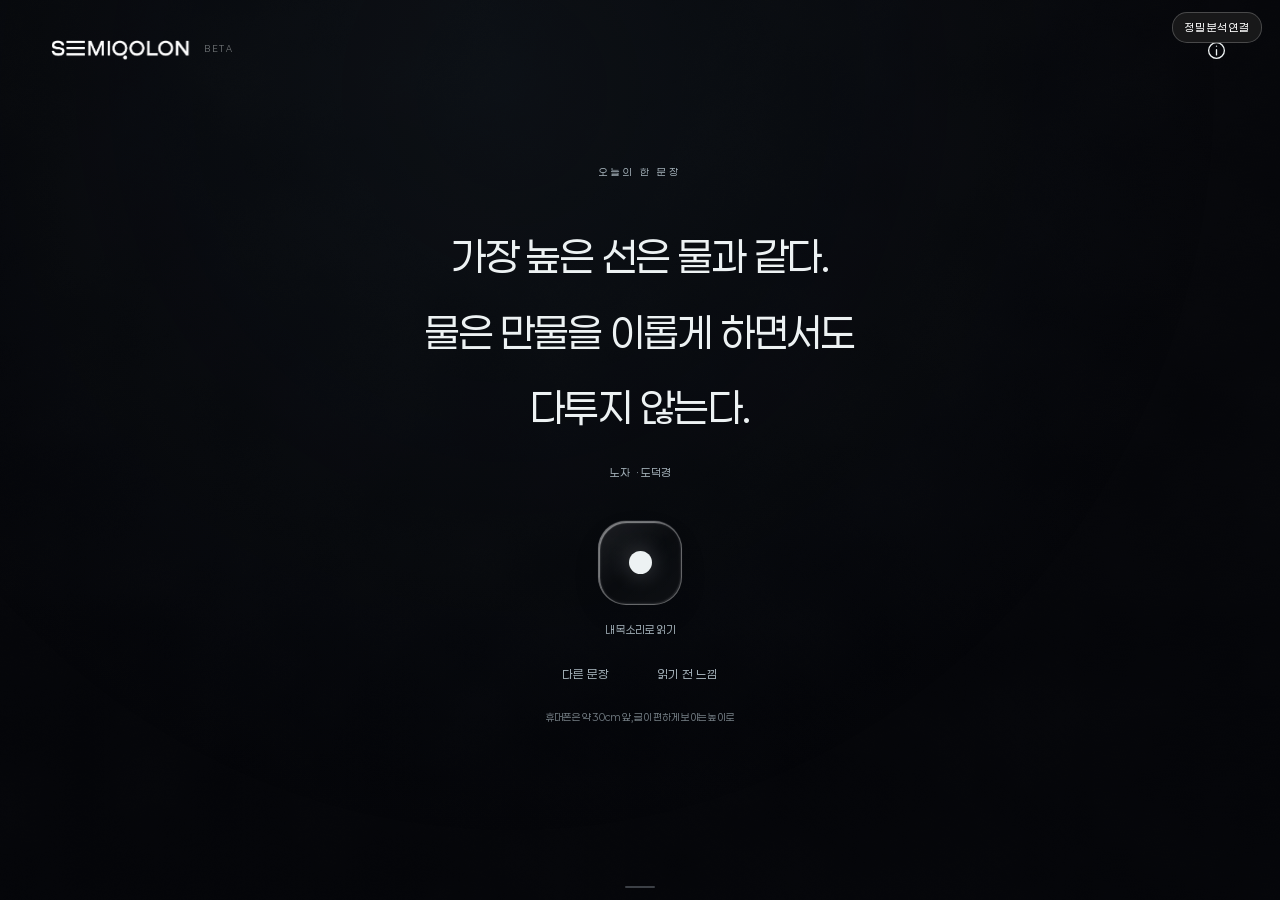
==== commit 080bd0a0: "Keep voice analysis and recordings working without the test server" ====
--- a/index.html
+++ b/index.html
@@ -6,7 +6,7 @@
 .citation{display:block;margin:6px auto 0;padding:10px 12px;min-height:44px;max-width:100%;font-size:11px;line-height:1.7;color:var(--muted);text-align:center;word-break:keep-all}.citation span{margin-left:6px}.citation:hover{color:var(--ink)}.citation-space{height:50px}.record-zone{margin-top:25px}.entry .citation{margin:-6px 0 0;padding-left:0;text-align:left}.source-reference{margin:18px 0;padding-left:16px;border-left:1px solid var(--line);font-size:15px;line-height:1.85;overflow-wrap:anywhere}.sheet .source-label{font-size:10px;margin-top:22px}.sheet .source-title{font-size:13px}.sheet .source-link{display:inline-block;margin-top:12px;min-height:44px;padding:10px 0}.sheet{max-height:calc(100svh - 32px);overflow:auto}
 .sentence{text-wrap:balance}
 @media(max-width:600px){.sentence{white-space:normal}}
-</style><link rel="stylesheet" href="voice.css"><script src="beta-config.js"></script><script src="beta-access.js"></script><style>body.recording #beta-connect,body.training #beta-connect,body[data-view=reading] #beta-connect,body[data-view=playback] #beta-connect{display:none}</style></head><body>
+</style><link rel="stylesheet" href="voice.css"><script src="beta-config.js"></script><script src="beta-access.js"></script><script src="device-voice.js"></script><style>body.recording #beta-connect,body.training #beta-connect,body[data-view=reading] #beta-connect,body[data-view=playback] #beta-connect{display:none}</style></head><body>
 <a class="skip-link" href="#main">본문으로</a><canvas id="water-surface" aria-hidden="true"></canvas><div id="pitch-edge" data-state="idle" aria-hidden="true"><i></i><i></i></div>
 <div id="entry-logo" aria-hidden="true"><img src="assets/semiqolon-wordmark-white.png" alt=""></div>
 <header><button class="brand" data-action="home" aria-label="SEMIQOLON 오늘의 한 문장"><img class="wordmark light" src="assets/semiqolon-wordmark-white.png" alt="SEMIQOLON"><img class="wordmark dark" src="assets/semiqolon-wordmark-black.png" alt="SEMIQOLON"><span class="beta">BETA</span></button><button class="icon-button" data-action="about" aria-label="이용 안내"><svg viewBox="0 0 24 24"><circle cx="12" cy="12" r="9"/><path d="M12 11v6m0-10v.1"/></svg></button></header>
@@ -186,26 +186,25 @@
 function citation(q,recordId=''){if(!q?.author||!q?.work)return '';return `<button class="citation" ${recordId?`data-citation-record="${esc(recordId)}"`:`data-citation="${esc(q.id)}"`} aria-label="${esc(q.author+' '+q.work+' 출처 보기')}">${esc(q.author)}<span>· ${esc(q.work)}</span></button>`;}
 function showCitation(q){const url=typeof q.sourceUrl==='string'&&q.sourceUrl.startsWith('https://')?q.sourceUrl:null;openSheet(`<h2>${esc(q.work)}</h2><p class="source-title">${esc(q.author)} · ${esc(q.section)}</p><p class="source-label">${esc(q.referenceLabel)}</p><blockquote class="source-reference">${esc(q.reference)}</blockquote>${q.context?`<p>${esc(q.context)}</p>`:''}<p>${esc(q.translation)} · SEMIQOLON</p>${url?`<a class="source-link" href="${esc(url)}" target="_blank" rel="noopener noreferrer">참고 본문 보기 ↗</a>`:''}`);}
 function moodSheet(){openSheet('<h2>지금 마음은 어떤가요?</h2><p>남기지 않고 읽어도 괜찮아요.</p><div class="choices">'+Object.entries(FEELINGS).map(([k,v])=>`<button class="choice" data-before="${k}" aria-pressed="${before===k}">${v}</button>`).join('')+'</div>');}
-function about(){openSheet(`<h2>오늘의 한 문장</h2><p>읽고, 짧은 연습을 한 뒤 다시 녹음해요. 두 목소리의 변화를 비교하고 지금 느낌을 남겨요. 문장이 맞지 않으면 다른 문장을 골라도 돼요. 휴대폰은 약 30cm 앞, 글이 편하게 보이는 높이에 두세요.</p><p>녹음과 분석 결과는 이 브라우저에 저장돼요. ${window.BetaAccess?.remote?'분석할 때는 목소리를 운영자의 Mac으로 전송해요. 분석 서버에는 파일을 보관하지 않아요.':'목소리는 이 컴퓨터에서 분석하며 외부로 보내지 않아요.'} 브라우저 데이터를 지우기 전에는 음성을 내려받아 주세요.</p><p>고전에서 고른 12개 문장을 사용해요. 저자·책 이름을 누르면 출처와 번역 정보를 볼 수 있어요. 마음의 변화는 직접 남긴 느낌이며, 치료 효과를 평가하지 않아요.</p><label><input type="checkbox" id="motion-setting" ${settings.reduced?'checked':''}>물빛 움직임 줄이기</label><button class="quiet-link" data-action="voice-goal">목소리 목표</button><button class="quiet-link" data-action="voice-method">측정 기준</button><button class="quiet-link" data-action="demo">소리 없이 화면 체험</button><button class="quiet-link" data-action="export">테스트 기록 내려받기</button>`);}
+function about(){openSheet(`<h2>오늘의 한 문장</h2><p>읽고, 짧은 연습을 한 뒤 다시 녹음해요. 두 목소리의 변화를 비교하고 지금 느낌을 남겨요. 문장이 맞지 않으면 다른 문장을 골라도 돼요. 휴대폰은 약 30cm 앞, 글이 편하게 보이는 높이에 두세요.</p><p>녹음과 분석 결과는 이 브라우저에 저장돼요. ${window.BetaAccess?.remote?'기본 분석은 기기에서 해요. 정밀 분석에 연결한 경우에만 목소리를 운영자의 Mac으로 보내며 서버에는 파일을 보관하지 않아요.':'목소리는 이 컴퓨터에서 분석하며 외부로 보내지 않아요.'} 브라우저 데이터를 지우기 전에는 음성을 내려받아 주세요.</p><p>고전에서 고른 12개 문장을 사용해요. 저자·책 이름을 누르면 출처와 번역 정보를 볼 수 있어요. 마음의 변화는 직접 남긴 느낌이며, 치료 효과를 평가하지 않아요.</p><label><input type="checkbox" id="motion-setting" ${settings.reduced?'checked':''}>물빛 움직임 줄이기</label><button class="quiet-link" data-action="voice-goal">목소리 목표</button><button class="quiet-link" data-action="voice-method">측정 기준</button><button class="quiet-link" data-action="demo">소리 없이 화면 체험</button><button class="quiet-link" data-action="export">테스트 기록 내려받기</button>`);}
 function render(){const training=['tuning','mouth'].includes(view),immersive=view==='reading'||training;document.body.classList.toggle('training',training);if(!immersive)resetPitchFeedback();document.body.classList.toggle('recording',immersive);document.querySelector('header').inert=immersive;$('dock').inert=immersive;if(immersive){clearTimeout(menuTimer);$('dock').classList.remove('shown');}document.body.classList.toggle('reduced',settings.reduced);$('demo-tag').hidden=!demo;$('dock').querySelectorAll('button').forEach(b=>b.setAttribute('aria-current',b.dataset.action===view?'page':'false'));let html=training?trainerMarkup():'';
  if(view==='home')html=`<section class="scene"><p class="eyebrow">오늘의 한 문장</p><h1 class="sentence">${esc(sentence().text)}</h1>${citation(sentence())}<div class="record-zone"><button class="record-button" data-action="record" aria-label="내 목소리로 읽기" ${starting?'disabled':''}><span class="record-dot"></span></button><p class="hint">${starting?'마이크를 준비하고 있어요':'내 목소리로 읽기'}</p></div><div class="extras"><button class="quiet-link" data-action="another" ${starting?'disabled':''}>다른 문장</button><button class="quiet-link" data-action="before" ${starting?'disabled':''}>${before?FEELINGS[before]:'읽기 전 느낌'}</button></div><p class="privacy-line">휴대폰은 약 30cm 앞, 글이 편하게 보이는 높이로</p></section>`;
  if(view==='practice')html=`<section class="scene"><p class="eyebrow">다시 읽기</p><h1 class="sentence">${esc(readingSentence().text)}</h1>${citation(practiceBase,practiceBase.id)}<div class="record-zone"><button class="record-button" data-action="record" aria-label="다시 녹음 시작" ${starting?'disabled':''}><span class="record-dot"></span></button><p class="hint">${starting?'마이크를 준비하고 있어요':'다시 녹음'}</p></div><p class="privacy-line">높낮이는 자연스럽게 · 같은 휴대폰·30cm</p><button class="quiet-link" data-action="cancel-practice" ${starting?'disabled':''}>돌아가기</button></section>`;
  if(view==='reading')html=`<section class="scene"><p class="eyebrow" aria-hidden="true">오늘의 한 문장</p><h1 class="sentence">${esc(readingSentence().text)}</h1><div class="citation-space" aria-hidden="true"></div><div class="record-zone"><button class="record-button recording" data-action="stop" aria-label="녹음 마치기" ${busy?'disabled':''}><span class="record-dot"></span></button><p class="hint recording-hint"><span id="timer" role="timer">0:00</span><span id="pitch-status" role="status" aria-live="polite"></span></p></div></section>`;
- if(view==='playback'){html=`<section class="scene review-scene"><p class="eyebrow">${current.practice?.baselineId?'02 · 다시 담은 목소리':'01 · 처음 담은 목소리'}</p><h1 class="sentence">${esc(current.text)}</h1>${citation(current,current.id)}${current.unsaved?'<p class="storage-warning">기기에 저장하지 못했어요. 목소리를 내려받아 주세요.</p>':''}<div class="review-player"><button id="listen-toggle" class="record-button" data-action="listen" aria-label="내 목소리 듣기">${icons.play}</button><div class="review-timeline"><div class="listen-progress"><i id="listen-bar"></i></div><p id="listen-time" class="hint">0:00 / ${elapsed(current.duration)}</p></div></div>${practiceMount(current)}${voiceMount(current)}<div class="actions"><button class="${current.practice?.baselineId?'primary':'quiet-link'}" data-action="finish">${current.practice?.baselineId?'마치기':'여기까지 마치기'} ${icons.arrow}</button>${current.unsaved?'<button class="secondary" data-action="download-current">음성 내려받기</button>':''}</div></section>`;}
+ if(view==='playback'){html=`<section class="scene review-scene"><p class="eyebrow">${current.practice?.baselineId?'02 · 다시 담은 목소리':'01 · 처음 담은 목소리'}</p><h1 class="sentence">${esc(current.text)}</h1>${citation(current,current.id)}${current.unsaved?'<p class="storage-warning">저장하지 못했어요. 아래에서 음성을 내려받아 주세요.</p>':'<p class="tiny" role="status">기기에 저장했어요</p>'}<div class="review-player"><button id="listen-toggle" class="record-button" data-action="listen" aria-label="내 목소리 듣기">${icons.play}</button><div class="review-timeline"><div class="listen-progress"><i id="listen-bar"></i></div><p id="listen-time" class="hint">0:00 / ${elapsed(current.duration)}</p></div></div>${voiceMount(current)}${practiceMount(current)}<div class="actions"><button class="secondary" data-action="journal">내 기록</button><button class="${current.practice?.baselineId?'primary':'quiet-link'}" data-action="finish">${current.practice?.baselineId?'마치기':'여기까지 마치기'} ${icons.arrow}</button>${current.unsaved?'<button class="secondary" data-action="download-current">음성 내려받기</button>':''}</div></section>`;}
  if(view==='done')html=`<section class="scene done"><div class="completion-mark">${icons.check}</div><h1 class="done-title">${demo?'이렇게 빛이 남아요':feedback(current?.change)}</h1><p class="sentence">${esc(current?.text||sentence().text)}</p>${citation(current||sentence(),current?.id)}${demo?'<p class="tiny">화면 체험이에요. 녹음과 기록은 만들지 않았어요.</p>':`<h2 class="after-label">읽고 나니 어떤가요?</h2><div class="choices">${Object.entries(CHANGES).map(([k,v])=>`<button class="choice" data-change="${k}" aria-pressed="${current.change===k}">${v}</button>`).join('')}</div><p class="tiny">느낌은 남기지 않아도 괜찮아요</p>${current.unsaved?'<p class="storage-warning">저장하지 못한 목소리를 내려받아 주세요.</p>':''}`}<div class="actions">${demo?'<button class="primary" data-action="home">직접 읽어보기</button>':'<button class="primary" data-action="journal">내 기록</button><button class="quiet-link" data-action="home">한 문장 더</button>'}</div>${current?.unsaved?'<button class="quiet-link" data-action="download-current">음성 내려받기</button>':''}${!demo?(current?.practice?.baselineId?practiceMount(current):'')+voiceMount(current):''}</section>`;
  if(view==='journal')html=`<section class="journal"><div class="journal-head"><h1>내 목소리</h1><span class="tiny">${records.length}개의 기록</span></div>${!records.length?`<div class="empty"><p>${loaded?'아직 담은 목소리가 없어요':'기록을 불러오고 있어요'}</p><button class="primary" data-action="home">한 문장 읽기</button></div>`:records.map(r=>`<article class="entry" data-record="${esc(r.id)}"><span class="entry-date">${new Date(r.ts).toLocaleString('ko-KR',{month:'long',day:'numeric',hour:'2-digit',minute:'2-digit'})} · ${elapsed(r.duration)}</span><p>${esc(r.text)}</p>${citation(r,r.id)}<audio controls preload="metadata" src="${audioURL(r)}" aria-label="${esc(r.title)} 내 목소리"></audio>${r.before||r.change?`<div class="check-result">${r.before?'읽기 전 · '+FEELINGS[r.before]:''}${r.before&&r.change?'　/　':''}${r.change?'읽은 뒤 · '+CHANGES[r.change]:''}</div>`:''}${r.unsaved?'<p class="storage-warning">기기에 저장하지 못했어요.</p>':''}${practiceMount(r,true)}${voiceMount(r)}<details><summary>기록 관리</summary><div class="actions"><button class="quiet-link" data-download="${esc(r.id)}">음성 내려받기</button><button class="quiet-link" data-remove="${esc(r.id)}">삭제</button></div></details></article>`).join('')}<p class="tiny" style="margin-top:30px;text-align:center">이 브라우저에 저장된 목소리예요</p></section>`;
  $('main').innerHTML=html;Water.refresh();}
 async function openDB(){return new Promise((resolve,reject)=>{const req=indexedDB.open('semiqolon-one-sentence-v1',1);req.onupgradeneeded=()=>req.result.createObjectStore('recordings',{keyPath:'id'});req.onsuccess=()=>resolve(req.result);req.onerror=()=>reject(req.error);req.onblocked=()=>reject(new Error('blocked'));});}
 function dbOp(mode,fn){return new Promise((resolve,reject)=>{if(!db)return reject(new Error('storage'));const tx=db.transaction('recordings',mode);let req;try{req=fn(tx.objectStore('recordings'));}catch(e){reject(e);return;}tx.oncomplete=()=>resolve(req?.result);tx.onerror=()=>reject(tx.error);tx.onabort=()=>reject(tx.error||new Error('aborted'));});}
-async function saveRecord(r){const clean={...r};delete clean.unsaved;try{await dbOp('readwrite',store=>store.put(clean));r.unsaved=false;}catch{r.unsaved=true;}const at=records.findIndex(x=>x.id===r.id);if(at>=0)records[at]=r;else records.unshift(r);return !r.unsaved;}
+async function saveRecord(r){try{const clean=await DeviceVoice.pack(r);await dbOp('readwrite',store=>store.put(clean));const saved=await dbOp('readonly',store=>store.get(r.id));if(r.audio&&saved?.audioBytes?.byteLength!==r.audio.size)throw Error('storage');r.unsaved=false;}catch{r.unsaved=true;}const at=records.findIndex(x=>x.id===r.id);if(at>=0)records[at]=r;else records.unshift(r);return !r.unsaved;}
 function releasePlayback(){if(player){player.pause();player.removeAttribute('src');player.load();player=null;}if(playbackVisual){cancelAnimationFrame(playbackVisual.raf);playbackVisual.ac.close().catch(()=>{});playbackVisual=null;}Water.quiet();}
 function go(next){if(recording||starting||busy)return;stopTrainer();trainingDraft=null;clearTimeout(demoTimer);releasePlayback();demo=false;practiceBase=null;practicePlan=null;if(next==='home'){current=null;before=null;}view=next;render();window.scrollTo({top:0,behavior:'instant'});$('main').focus({preventScroll:true});}
-async function startRecording(){if(recording||starting||busy)return;stopTrainer();starting=true;render();let stream=null,ac=null,url=null;try{if(!navigator.mediaDevices?.getUserMedia)throw new Error('unsupported');ac=new (window.AudioContext||window.webkitAudioContext)();await ac.resume();stream=await navigator.mediaDevices.getUserMedia({audio:{channelCount:1,echoCancellation:false,noiseSuppression:false,autoGainControl:false}});if(document.hidden)throw new Error('hidden');await ac.resume();if(navigator.audioSession)try{navigator.audioSession.type='play-and-record';}catch{}
+async function startRecording(){if(recording||starting||busy)return;if(!loaded){toast('기록을 불러온 뒤 다시 눌러주세요.');return;}stopTrainer();starting=true;render();let stream=null,ac=null,url=null;try{if(!navigator.mediaDevices?.getUserMedia)throw new Error('unsupported');ac=new (window.AudioContext||window.webkitAudioContext)();await ac.resume();stream=await navigator.mediaDevices.getUserMedia({audio:{channelCount:1,echoCancellation:false,noiseSuppression:false,autoGainControl:false}});if(document.hidden)throw new Error('hidden');await ac.resume();if(navigator.audioSession)try{navigator.audioSession.type='play-and-record';}catch{}
  const r={stream,ac,goal:goalSettings(),chunks:[],nodes:[],sentence:{...readingSentence()},before:practiceBase?.before??before,practice:practicePlan?{...practicePlan}:null,session:{kind:'read',attempt:crypto.randomUUID(),voiceSeconds:0,guided:!!practicePlan,take:practicePlan?2:1},started:Date.now()};const source=ac.createMediaStreamSource(stream),an=ac.createAnalyser(),sink=ac.createGain();an.fftSize=4096;an.smoothingTimeConstant=.55;an.minDecibels=-92;an.maxDecibels=-22;sink.gain.value=0;source.connect(an);sink.connect(ac.destination);r.an=an;r.meter=new Float32Array(an.fftSize);r.nodes.push(source,an,sink);
- if(ac.audioWorklet){url=URL.createObjectURL(new Blob([RECORDER_PROCESSOR],{type:'text/javascript'}));await ac.audioWorklet.addModule(url);URL.revokeObjectURL(url);url=null;const node=new AudioWorkletNode(ac,'sentence-recorder');node.port.onmessage=e=>{if(e.data==='flushed')r.flushed?.();else if(recording===r)r.chunks.push(e.data);};source.connect(node);node.connect(sink);r.worklet=node;r.nodes.push(node);}else{const node=ac.createScriptProcessor(4096,1,1);node.onaudioprocess=e=>{if(recording===r)r.chunks.push(new Float32Array(e.inputBuffer.getChannelData(0)));};source.connect(node);node.connect(sink);r.nodes.push(node);}
+ await DeviceVoice.capture(r,source,sink,()=>recording===r);
  if(document.hidden)throw new Error('hidden');recording=r;session=r.session;starting=false;view='reading';Water.begin(session);render();r.interval=setInterval(()=>recordTick(r),80);r.limit=setTimeout(()=>stopRecording(),120000);stream.getAudioTracks()[0].onended=()=>{if(recording===r){toast('마이크가 꺼져 여기까지 남겼어요.');stopRecording();}};
  }catch(e){starting=false;stream?.getTracks().forEach(t=>t.stop());ac?.close().catch(()=>{});if(url)URL.revokeObjectURL(url);render();toast(e.message==='hidden'?'화면을 다시 열고 녹음을 시작해 주세요.':e.name==='NotAllowedError'?'마이크를 허용하면 내 목소리를 담을 수 있어요.':e.name==='NotFoundError'?'연결된 마이크를 확인해 주세요.':'마이크를 시작하지 못했어요. 브라우저와 마이크를 확인해 주세요.');}}
-const RECORDER_PROCESSOR=`class SentenceRecorder extends AudioWorkletProcessor{constructor(){super();this.buffer=new Float32Array(4096);this.n=0;this.port.onmessage=e=>{if(e.data==='flush'){if(this.n)this.port.postMessage(this.buffer.slice(0,this.n));this.n=0;this.port.postMessage('flushed');}};}process(inputs){const x=inputs[0]?.[0];if(x)for(const v of x){this.buffer[this.n++]=v;if(this.n===4096){this.port.postMessage(this.buffer);this.buffer=new Float32Array(4096);this.n=0;}}return true;}}registerProcessor('sentence-recorder',SentenceRecorder);`;
 function recordTick(r){if(recording!==r||busy)return;const sec=(Date.now()-r.started)/1000;if($('timer'))$('timer').textContent=elapsed(sec);r.an.getFloatTimeDomainData(r.meter);const rms=Math.sqrt(r.meter.reduce((a,x)=>a+x*x,0)/r.meter.length),now=r.ac.currentTime,dt=Math.min(.2,Math.max(0,now-(r.lastTime??now)));r.lastTime=now;if(rms>.004)r.session.voiceSeconds+=dt;Water.sound(r.session);Water.voice(r,rms);updatePitchFeedback(r,rms);}
 async function stopRecording(){const r=recording;if(!r||busy)return;busy=true;resetPitchFeedback();render();if(r.worklet)await new Promise(resolve=>{const t=setTimeout(resolve,400);r.flushed=()=>{clearTimeout(t);resolve();};try{r.worklet.port.postMessage('flush');}catch{clearTimeout(t);resolve();}});recording=null;clearInterval(r.interval);clearTimeout(r.limit);r.stream.getTracks().forEach(t=>{t.onended=null;t.stop();});r.nodes.forEach(n=>{try{n.disconnect();}catch{}});await r.ac.close().catch(()=>{});Water.quiet();if(navigator.audioSession)try{navigator.audioSession.type='playback';}catch{}
  const pcm=joinChunks(r.chunks),seconds=pcm.length/r.ac.sampleRate;if(seconds<.5){busy=false;view=practiceBase?'practice':'home';render();toast('녹음이 짧아요. 한 문장을 편하게 읽어주세요.');return;}const q=r.sentence,audio=wavBlob(resample(pcm,r.ac.sampleRate,24000));current={...q,id:crypto.randomUUID(),ts:r.started,sentenceId:q.id,audio,duration:seconds,before:r.before,voiceGoal:r.goal||null,practice:r.practice||null,change:null,listened:false};await saveRecord(current);busy=false;view='playback';render();analyzeRecord(current.id);if(r.session.voiceSeconds<.3)toast('30cm 거리를 유지하고, 소리를 조금 더 크게 내보세요.');}
@@ -217,7 +216,7 @@
 function downloadRecord(r){download(r.audio,`SEMIQOLON_${dayKey(new Date(r.ts))}_${r.id.slice(0,8)}.wav`);}
 function exportChecks(){if(!records.length){toast('아직 남긴 기록이 없어요.');return;}const data={app:'semiqolon-one-sentence-test',version:1,exportedAt:new Date().toISOString(),records:records.map(({audio,unsaved,...r})=>r)};download(new Blob([JSON.stringify(data,null,2)],{type:'application/json'}),'SEMIQOLON_테스트기록.json');toast('문장과 느낌 기록을 내려받았어요. 음성은 내 기록에서 따로 받을 수 있어요.');}
 async function removeRecord(id){if(busy)return;const r=records.find(x=>x.id===id);if(!r)return;openSheet('<h2>이 목소리를 지울까요?</h2><p>녹음과 느낌 기록이 지워져요.</p><div class="actions"><button class="secondary" data-action="close">간직하기</button><button class="primary" data-confirm-remove="'+esc(id)+'">삭제</button></div>');}
-async function init(){const saved=localGet('sq-one-choice',null);if(saved?.day===dayKey()){const i=SENTENCES.findIndex(x=>x.id===saved.id);if(i>=0)selected=i;}render();try{db=await openDB();const saved=await dbOp('readonly',s=>s.getAll());records=[...records,...saved.filter(r=>!records.some(x=>x.id===r.id))].sort((a,b)=>b.ts-a.ts);}catch{toast('이 브라우저에서는 저장이 어려워요. 녹음 뒤 음성을 내려받아 주세요.');}loaded=true;if(view==='journal')render();setTimeout(()=>$('entry-logo')?.remove(),1900);}
+async function init(){const saved=localGet('sq-one-choice',null);if(saved?.day===dayKey()){const i=SENTENCES.findIndex(x=>x.id===saved.id);if(i>=0)selected=i;}render();try{db=await openDB();const saved=(await dbOp('readonly',s=>s.getAll())).map(DeviceVoice.unpack);records=[...records,...saved.filter(r=>!records.some(x=>x.id===r.id))].sort((a,b)=>b.ts-a.ts);}catch{toast('이 브라우저에서는 저장이 어려워요. 녹음 뒤 음성을 내려받아 주세요.');}loaded=true;if(view==='journal')render();setTimeout(()=>$('entry-logo')?.remove(),1900);}
 document.addEventListener('click',async e=>{const b=e.target.closest('button');if(!b||b.disabled)return;try{if(b.dataset.action?.startsWith('trainer-')){await handleTrainerAction(b.dataset.action);return;}if(b.dataset.citation||b.dataset.citationRecord){const q=b.dataset.citationRecord?records.find(r=>r.id===b.dataset.citationRecord):SENTENCES.find(q=>q.id===b.dataset.citation);if(q)showCitation(q);return;}if(b.dataset.practice){startPractice(b.dataset.practice);return;}if(b.dataset.analyze){analyzeRecord(b.dataset.analyze,b.dataset.paceOnly==='true',b.dataset.acousticOnly==='true');return;}if(b.dataset.before){before=b.dataset.before in FEELINGS?b.dataset.before:null;closeSheet();render();return;}if(b.dataset.change&&current&&!demo){if(!(b.dataset.change in CHANGES))return;current.change=b.dataset.change;await saveRecord(current);render();return;}if(b.dataset.download){const r=records.find(r=>r.id===b.dataset.download);if(r)downloadRecord(r);return;}if(b.dataset.remove){await removeRecord(b.dataset.remove);return;}if(b.dataset.confirmRemove){const id=b.dataset.confirmRemove;try{if(db)await dbOp('readwrite',s=>s.delete(id));else if(!records.find(r=>r.id===id)?.unsaved)throw Error('storage');cancelAnalysis(id);records=records.filter(r=>r.id!==id);if(blobURLs.has(id)){URL.revokeObjectURL(blobURLs.get(id));blobURLs.delete(id);}closeSheet();render();}catch{toast('기록을 지우지 못했어요. 다시 시도해 주세요.');}return;}
  switch(b.dataset.action){case'voice-goal':showVoiceGoal();break;case'voice-method':showVoiceMethod();break;case'goal-tone':await playGoalTone();break;case'practice-tone':await playGoalTone(goalSettings().hz);break;case'cancel-practice':practiceBase=null;practicePlan=null;go('playback');break;case'record':await startRecording();break;case'stop':if(demo){clearTimeout(demoTimer);view='done';render();}else await stopRecording();break;case'listen':await toggleListen();break;case'finish':await finish();break;case'retry':go('home');break;case'home':go('home');break;case'journal':demo=false;go('journal');break;case'another':if(!starting){selected=(selected+1)%SENTENCES.length;localPut('sq-one-choice',{day:dayKey(),id:sentence().id});render();}break;case'before':moodSheet();break;case'menu':showMenu();break;case'about':about();break;case'close':closeSheet();break;case'demo':startDemo();break;case'export':exportChecks();break;case'download-current':if(current)downloadRecord(current);break;}
  }catch{toast('잠시 문제가 생겼어요. 다시 눌러주세요.');}});
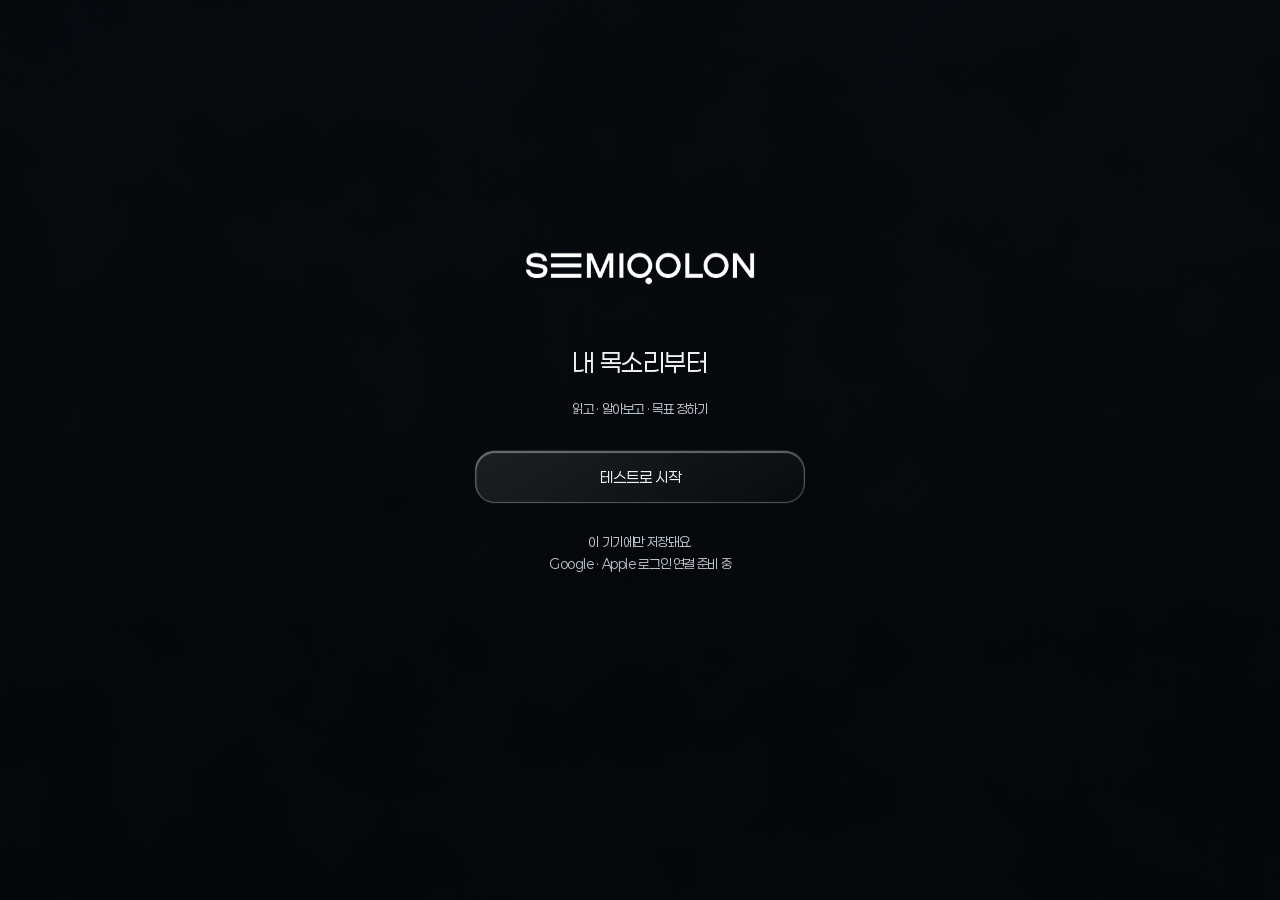
==== commit 83fe541d: "Publish current voice profile and daily recording beta" ====
--- a/index.html
+++ b/index.html
@@ -1,777 +1,2 @@
 <!doctype html>
-<html lang="ko"><head><meta charset="utf-8"><meta name="viewport" content="width=device-width,initial-scale=1,viewport-fit=cover"><meta name="theme-color" content="#090b10"><meta name="color-scheme" content="dark light"><title>SEMIQOLON · 오늘의 한 문장</title><link rel="icon" href="assets/semiqolon-icon-black.png">
-<style>
-@font-face{font-family:Paperlogy;src:url('assets/Paperlogy-4Regular.ttf')}@font-face{font-family:Paperlogy;src:url('assets/Paperlogy-6SemiBold.ttf');font-weight:600}
-:root{--ink:#edf2f3;--muted:#a2afb7;--line:#ffffff25;--glass:#ffffff05;--font:Paperlogy,sans-serif;--ease:cubic-bezier(.22,.7,.25,1)}*{box-sizing:border-box}html{background:#090b10}body{margin:0;min-height:100svh;color:var(--ink);font:14px/1.7 var(--font);letter-spacing:-.025em;transition:color 1.3s}button,input,audio{font:inherit}button,a{color:inherit;-webkit-tap-highlight-color:transparent}button{border:0;background:none;cursor:pointer;touch-action:manipulation}button:disabled{cursor:wait;opacity:.45}button:focus-visible,a:focus-visible,input:focus-visible,summary:focus-visible{outline:2px solid var(--ink);outline-offset:6px}button,summary,a{touch-action:manipulation}h1,h2,p{margin:0}button svg{width:21px;height:21px;stroke:currentColor;stroke-width:1.5;fill:none;stroke-linecap:round;stroke-linejoin:round}button svg.fill{fill:currentColor;stroke:none}[hidden]{display:none!important}#water-surface{position:fixed;inset:0;width:100%;height:100%;z-index:-2;pointer-events:none}body::before{content:'';position:fixed;inset:0;background:radial-gradient(ellipse at 40% 10%,#19232b55,transparent 65%);z-index:-1;pointer-events:none}body[data-water-stage=white]{--ink:#253a3d;--muted:#687c7e;--line:#27404428;--glass:#ffffff16;color-scheme:light}header{height:100px;padding:34px 42px;display:flex;align-items:center;justify-content:space-between;transition:opacity .45s}.brand{display:flex;align-items:center;gap:12px}.wordmark{display:block;width:144px;height:auto;filter:none}.wordmark.light{mix-blend-mode:screen}.wordmark.dark{display:none;mix-blend-mode:multiply}body[data-water-stage=white] .wordmark.light{display:none}body[data-water-stage=white] .wordmark.dark{display:block}.beta{font-size:8px;letter-spacing:1.6px;opacity:.45}.icon-button{width:44px;height:44px;display:grid;place-items:center;border-radius:50%}main{width:100%;max-width:1120px;margin:auto;min-height:calc(100svh - 100px);padding:0 32px 110px}.scene{min-height:calc(100svh - 210px);display:flex;flex-direction:column;align-items:center;justify-content:center;text-align:center;animation:arrive .65s var(--ease)}.eyebrow{font-size:10px;letter-spacing:3px;font-weight:400;color:var(--muted);margin-bottom:38px}.sentence{font-size:clamp(26px,3.1vw,42px);line-height:1.9;font-weight:400;letter-spacing:-1.1px;white-space:pre-line;word-break:keep-all;max-width:760px;transition:text-shadow 1s}.record-zone{position:relative;display:flex;align-items:center;flex-direction:column;margin-top:52px;min-height:132px}.record-button{position:relative;width:84px;height:84px;border-radius:28px;display:grid;place-items:center;border:1px solid #ffffff50;background:linear-gradient(140deg,#ffffff15,#ffffff02 50%,#ffffff07);box-shadow:inset 1px 1px 1px #ffffff70,inset -1px -1px 1px #ffffff10,0 12px 35px #0000000c;backdrop-filter:blur(1px);-webkit-backdrop-filter:blur(1px);transition:transform .35s,background .35s,color 1s}.record-button:hover{transform:translateY(-2px)}.record-button:active{transform:scale(.95)}.record-dot{display:block;width:23px;height:23px;border-radius:50%;background:var(--ink);box-shadow:0 0 22px #edf4f744;transition:border-radius .3s}.recording .record-dot{border-radius:5px;width:20px;height:20px}.record-button svg{width:28px;height:28px}.hint{font-size:11px;color:var(--muted);margin-top:16px}.quiet-link{font-size:12px;padding:11px 16px;color:var(--muted);min-height:44px}.quiet-link:hover{color:var(--ink)}.extras{display:flex;align-items:center;justify-content:center;gap:16px;flex-wrap:wrap}.privacy-line{font-size:10px;color:var(--muted);margin-top:12px;opacity:.7}.primary,.secondary{display:inline-flex;align-items:center;justify-content:center;gap:12px;min-height:48px;padding:12px 24px;border-radius:22px;background:linear-gradient(145deg,#ffffff13,#ffffff02);border:1px solid var(--line);box-shadow:inset 0 1px #ffffff75;transition:background .25s}.primary:hover,.secondary:hover{background:#ffffff20}.primary{font-weight:600}.actions{display:flex;align-items:center;justify-content:center;gap:10px;flex-wrap:wrap;margin-top:20px}.tiny{font-size:11px;color:var(--muted)}.after-label{font-size:13px;font-weight:400;margin:34px 0 16px}.choices{display:flex;gap:8px;justify-content:center;flex-wrap:wrap}.choice{min-height:43px;min-width:86px;padding:9px 17px;border:1px solid var(--line);border-radius:22px;background:var(--glass);font-size:12px}.choice[aria-pressed=true]{border-color:var(--ink);box-shadow:inset 0 0 0 1px var(--ink);background:#ffffff16}.listen-progress{width:88px;height:2px;background:var(--line);border-radius:4px;overflow:hidden;margin-top:18px}.listen-progress i{height:100%;width:0;display:block;background:var(--ink)}.recording header,.recording #dock{opacity:0;pointer-events:none}.recording .eyebrow{opacity:0}.recording .sentence{text-shadow:0 0 25px #ffffff18}.recording .hint{font-variant-numeric:tabular-nums}.completion-mark{width:54px;height:54px;border:1px solid var(--line);border-radius:50%;display:grid;place-items:center;margin-bottom:26px}.completion-mark svg{width:24px;height:24px;fill:none;stroke:currentColor;stroke-width:1.5}.done-title{font-size:15px;letter-spacing:-.2px;margin-bottom:24px;font-weight:400}.done .sentence{font-size:clamp(23px,2.7vw,35px)}.done .tiny{margin-top:25px}.demo-tag{position:fixed;top:21px;left:50%;transform:translateX(-50%);font-size:10px;letter-spacing:1px;opacity:.6;pointer-events:none}.bottom-nav{position:fixed;bottom:calc(23px + env(safe-area-inset-bottom));left:50%;transform:translate(-50%,12px);display:flex;align-items:center;padding:7px 12px;gap:10px;border-radius:30px;border:1px solid var(--line);background:linear-gradient(135deg,#ffffff13,#ffffff02);box-shadow:inset 0 1px 1px #ffffff80;backdrop-filter:blur(4px);-webkit-backdrop-filter:blur(4px);z-index:5;opacity:0;pointer-events:none;transition:opacity .4s,transform .5s var(--ease)}.bottom-nav.shown,.bottom-nav:focus-within{opacity:1;pointer-events:auto;transform:translate(-50%,0)}.bottom-nav button{padding:8px 22px;min-height:44px;display:flex;align-items:center;gap:8px;font-size:11px;white-space:nowrap}.bottom-nav button[aria-current=page]{color:var(--ink)}#menu-wake{position:fixed;bottom:0;left:calc(50% - 70px);width:140px;height:27px;z-index:4;display:grid;place-items:center}#menu-wake::after{content:'';width:30px;height:2px;background:var(--muted);opacity:.35;border-radius:5px}.recording #menu-wake{display:none}.sheet{border:1px solid var(--line);border-radius:28px;padding:30px;width:min(400px,calc(100% - 32px));color:var(--ink);background:#192127f5;box-shadow:0 30px 100px #0007}.sheet::backdrop{background:#04070a80;backdrop-filter:blur(9px)}.sheet h2{font-size:19px;font-weight:600}.sheet p{font-size:12px;line-height:1.9;color:var(--muted);margin:14px 0}.sheet .choices{margin-top:22px}.sheet .close{display:block;margin:18px auto -10px}.sheet label{display:flex;align-items:center;gap:10px;font-size:13px;padding:10px 0}.sheet input{accent-color:#7b9ca4}.sheet a{color:inherit}body[data-water-stage=white] .sheet{background:#edf4f3f5}.journal{max-width:650px;margin:40px auto;animation:arrive .5s var(--ease)}.journal-head{display:flex;align-items:baseline;justify-content:space-between;margin-bottom:28px}.journal-head h1{font-size:27px;font-weight:400}.entry{padding:26px 0;border-bottom:1px solid var(--line)}.entry-date{font-size:10px;color:var(--muted)}.entry p{font-size:19px;line-height:1.8;white-space:pre-line;margin:14px 0}.entry audio{display:block;width:100%;height:36px;margin-top:20px}.entry details summary{font-size:11px;color:var(--muted);cursor:pointer;padding:12px 0}.entry details .actions{justify-content:flex-start;margin-top:0}.entry .check-result{font-size:11px;color:var(--muted);margin-top:14px}.empty{min-height:50svh;display:grid;align-content:center;justify-items:center;gap:16px;color:var(--muted)}.empty p{font-size:14px}.storage-warning{font-size:12px;color:var(--ink);max-width:360px;margin:12px auto;padding:10px 15px;border:1px solid var(--line);border-radius:12px}.toast{position:fixed;bottom:110px;left:50%;transform:translate(-50%,20px);max-width:calc(100% - 40px);width:max-content;background:#203138f2;color:#edf3f4;border:1px solid #ffffff25;border-radius:18px;padding:13px 20px;font-size:12px;z-index:20;opacity:0;pointer-events:none;transition:opacity .3s,transform .3s}.toast.show{opacity:1;transform:translate(-50%,0)}#entry-logo{position:fixed;inset:0;z-index:30;background:#080a0e;display:grid;place-items:center;pointer-events:none;animation:splash 1.8s ease both}#entry-logo img{width:min(290px,62vw);animation:logo 1.6s ease both}.skip-link{position:fixed;top:-60px;left:20px;z-index:50;padding:10px;background:#192127}.skip-link:focus{top:10px}@keyframes arrive{from{opacity:0;transform:translateY(12px)}to{opacity:1;transform:none}}@keyframes splash{0%,55%{opacity:1}100%{opacity:0;visibility:hidden}}@keyframes logo{0%{opacity:0;transform:translateY(6px)}25%,60%{opacity:.9;transform:none}100%{opacity:0;filter:blur(5px)}}@media(max-width:600px){header{padding:25px 23px;height:84px}.wordmark{width:116px}.beta{font-size:7px}main{padding:0 24px 105px;min-height:calc(100svh - 84px)}.scene{min-height:calc(100svh - 189px)}.sentence{font-size:27px;line-height:1.95;letter-spacing:-.9px}.eyebrow{font-size:9px;margin-bottom:31px}.record-zone{margin-top:39px}.record-button{width:78px;height:78px;border-radius:26px}.extras{gap:2px}.privacy-line{font-size:9px}.bottom-nav button{padding:8px 18px}.after-label{margin-top:28px}.journal{margin-top:20px}.journal-head h1{font-size:24px}.done .sentence{font-size:24px}.completion-mark{margin-bottom:20px}.sheet{padding:25px}.choice{padding:9px 13px;min-width:78px}}@media(max-height:680px){.scene{padding-top:18px}.eyebrow{margin-bottom:18px}.record-zone{margin-top:24px;min-height:112px}.sentence{font-size:25px}.after-label{margin-top:18px}}@media(prefers-reduced-motion:reduce){*,*::before,*::after{animation:none!important;transition:none!important}#entry-logo{display:none}}body.reduced *,body.reduced *::before,body.reduced *::after{animation:none!important;transition:none!important}body.reduced #entry-logo{display:none}
-.citation{display:block;margin:6px auto 0;padding:10px 12px;min-height:44px;max-width:100%;font-size:11px;line-height:1.7;color:var(--muted);text-align:center;word-break:keep-all}.citation span{margin-left:6px}.citation:hover{color:var(--ink)}.citation-space{height:50px}.record-zone{margin-top:25px}.entry .citation{margin:-6px 0 0;padding-left:0;text-align:left}.source-reference{margin:18px 0;padding-left:16px;border-left:1px solid var(--line);font-size:15px;line-height:1.85;overflow-wrap:anywhere}.sheet .source-label{font-size:10px;margin-top:22px}.sheet .source-title{font-size:13px}.sheet .source-link{display:inline-block;margin-top:12px;min-height:44px;padding:10px 0}.sheet{max-height:calc(100svh - 32px);overflow:auto}
-.sentence{text-wrap:balance}
-@media(max-width:600px){.sentence{white-space:normal}}
-</style><link rel="stylesheet" href="voice.css"><script src="beta-config.js"></script><script src="beta-access.js"></script><script src="device-voice.js"></script><style>body.recording #beta-connect,body.training #beta-connect,body[data-view=reading] #beta-connect,body[data-view=playback] #beta-connect{display:none}</style></head><body>
-<a class="skip-link" href="#main">본문으로</a><canvas id="water-surface" aria-hidden="true"></canvas><div id="pitch-edge" data-state="idle" aria-hidden="true"><i></i><i></i></div>
-<div id="entry-logo" aria-hidden="true"><img src="assets/semiqolon-wordmark-white.png" alt=""></div>
-<header><button class="brand" data-action="home" aria-label="SEMIQOLON 오늘의 한 문장"><img class="wordmark light" src="assets/semiqolon-wordmark-white.png" alt="SEMIQOLON"><img class="wordmark dark" src="assets/semiqolon-wordmark-black.png" alt="SEMIQOLON"><span class="beta">BETA</span></button><button class="icon-button" data-action="about" aria-label="이용 안내"><svg viewBox="0 0 24 24"><circle cx="12" cy="12" r="9"/><path d="M12 11v6m0-10v.1"/></svg></button></header>
-<main id="main" tabindex="-1"></main><div id="demo-tag" class="demo-tag" hidden>화면 체험 · 녹음되지 않아요</div>
-<nav id="dock" class="bottom-nav" aria-label="하단 메뉴"><button data-action="home">한 문장</button><button data-action="journal">내 기록</button></nav><button id="menu-wake" aria-label="메뉴 열기" data-action="menu"></button>
-<dialog id="sheet" class="sheet"></dialog><div id="toast" class="toast" role="status" aria-live="polite"></div>
-<script src="voice.js"></script>
-<script src="trainer.js"></script>
-<script>
-'use strict';
-// Stable IDs keep earlier recordings attached to the text actually read.
-const SENTENCES=[
- {
-  "id": "classic-daodejing-64",
-  "text": "천 리 길도\n한 걸음에서 시작된다.",
-  "title": "첫걸음",
-  "author": "노자",
-  "work": "도덕경",
-  "section": "64장",
-  "sourceUrl": "https://ctext.org/text.pl?if=en&node=11655&show=parallel",
-  "reference": "千里之行，始於足下。",
-  "referenceLabel": "한문 원문",
-  "translation": "한문에서 직접 옮긴 한국어 번역 초안"
- },
- {
-  "id": "classic-enchiridion-1",
-  "text": "우리 뜻대로 할 수 있는 일이 있고,\n그렇지 않은 일이 있다.",
-  "title": "우리의 몫",
-  "author": "에픽테토스",
-  "work": "엥케이리디온",
-  "section": "1절",
-  "sourceUrl": "https://classics.mit.edu/Epictetus/epicench.html",
-  "reference": "Some things are in our control and others not.",
-  "referenceLabel": "Elizabeth Carter 영문 번역",
-  "translation": "Elizabeth Carter의 영문역을 바탕으로 옮긴 한국어 번역 초안"
- },
- {
-  "id": "classic-analects-15-30",
-  "text": "잘못하고도 고치지 않는 것,\n그것이 잘못이다.",
-  "title": "고치는 일",
-  "author": "공자",
-  "work": "논어",
-  "section": "위령공편 30장",
-  "sourceUrl": "https://ctext.org/text.pl?if=gb&node=1510&remap=gb&show=parallel",
-  "reference": "過而不改，是謂過矣。",
-  "referenceLabel": "한문 원문",
-  "translation": "한문에서 직접 옮긴 한국어 번역 초안"
- },
- {
-  "id": "classic-meditations-10-16",
-  "text": "좋은 사람이 어떤 사람인지\n그만 논하고, 그런 사람이 되어라.",
-  "title": "실천",
-  "author": "마르쿠스 아우렐리우스",
-  "work": "명상록",
-  "section": "10권 16절",
-  "sourceUrl": "https://classics.mit.edu/Antoninus/meditations.10.ten.html",
-  "reference": "No longer talk at all about the kind of man that a good man ought to be, but be such.",
-  "referenceLabel": "George Long 영문 번역",
-  "translation": "George Long의 영문역을 바탕으로 옮긴 한국어 번역 초안"
- },
- {
-  "id": "classic-daodejing-33",
-  "text": "남을 이기는 사람은 힘이 있고,\n자신을 이기는 사람은 강하다.",
-  "title": "강함",
-  "author": "노자",
-  "work": "도덕경",
-  "section": "33장",
-  "sourceUrl": "https://ctext.org/dictionary.pl?id=11624&if=en",
-  "reference": "勝人者有力，自勝者強。",
-  "referenceLabel": "한문 원문",
-  "translation": "한문에서 직접 옮긴 한국어 번역 초안"
- },
- {
-  "id": "classic-analects-2-17",
-  "text": "아는 것을 안다고 하고,\n모르는 것을 모른다고 하는 것.\n그것이 아는 것이다.",
-  "title": "앎",
-  "author": "공자",
-  "work": "논어",
-  "section": "위정편 17장",
-  "sourceUrl": "https://ctext.org/analects/wei-zheng/zh",
-  "reference": "知之為知之，不知為不知，是知也。",
-  "referenceLabel": "한문 원문",
-  "translation": "한문에서 직접 옮긴 한국어 번역 초안"
- },
- {
-  "id": "classic-analects-7-22",
-  "text": "세 사람이 함께 걸으면,\n그중에는 반드시 나의 스승이 있다.",
-  "title": "배움",
-  "author": "공자",
-  "work": "논어",
-  "section": "술이편 22장 중",
-  "sourceUrl": "https://ctext.org/text.pl?if=gb&node=1272&show=parallel",
-  "reference": "三人行，必有我師焉。",
-  "referenceLabel": "한문 원문",
-  "translation": "한문에서 직접 옮긴 한국어 번역 초안"
- },
- {
-  "id": "classic-daodejing-8",
-  "text": "가장 높은 선은 물과 같다.\n물은 만물을 이롭게 하면서도\n다투지 않는다.",
-  "title": "물처럼",
-  "author": "노자",
-  "work": "도덕경",
-  "section": "8장 중",
-  "sourceUrl": "https://ctext.org/text.pl?if=en&node=11599&show=parallel",
-  "reference": "上善若水。水善利萬物而不爭。",
-  "referenceLabel": "한문 원문",
-  "translation": "한문에서 직접 옮긴 한국어 번역 초안"
- },
- {
-  "id": "classic-meditations-4-49",
-  "text": "파도가 끊임없이 부딪쳐도\n굳게 서 있는 바위처럼 되어라.",
-  "title": "흔들림 앞에서",
-  "author": "마르쿠스 아우렐리우스",
-  "work": "명상록",
-  "section": "4권 49절 중",
-  "sourceUrl": "https://classics.mit.edu/Antoninus/meditations.4.four.html",
-  "reference": "Be like the promontory against which the waves continually break, but it stands firm and tames the fury of the water around it.",
-  "referenceLabel": "George Long 영문 번역",
-  "translation": "George Long의 영문역 앞부분을 바탕으로 옮긴 한국어 번역 초안"
- },
- {
-  "id": "classic-analects-2-15",
-  "text": "배우기만 하고 생각하지 않으면 막막하고,\n생각만 하고 배우지 않으면 위태롭다.",
-  "title": "배움과 생각",
-  "author": "공자",
-  "work": "논어",
-  "section": "위정편 15장",
-  "sourceUrl": "https://ctext.org/analects/wei-zheng/zh",
-  "reference": "學而不思則罔，思而不學則殆。",
-  "referenceLabel": "한문 원문",
-  "translation": "한문에서 직접 옮긴 한국어 번역 초안"
- },
- {
-  "id": "classic-hamlet-1-3",
-  "text": "무엇보다도,\n자기 자신에게 진실하라.",
-  "title": "진실함",
-  "author": "윌리엄 셰익스피어",
-  "work": "햄릿",
-  "section": "1막 3장",
-  "sourceUrl": "https://www.folger.edu/explore/shakespeares-works/hamlet/read/1/3/",
-  "reference": "This above all: to thine own self be true,",
-  "referenceLabel": "영문 대사",
-  "translation": "영문에서 직접 옮긴 한국어 번역 초안",
-  "context": "폴로니어스가 아들 레어티스에게 건네는 충고 중 한 구절입니다."
- },
- {
-  "id": "classic-meditations-4-20",
-  "text": "아름다운 것은 그 자체로 아름답다.\n칭찬은 그 아름다움의 일부가 아니다.",
-  "title": "그 자체로",
-  "author": "마르쿠스 아우렐리우스",
-  "work": "명상록",
-  "section": "4권 20절 중",
-  "sourceUrl": "https://classics.mit.edu/Antoninus/meditations.4.four.html",
-  "reference": "Everything which is in any way beautiful is beautiful in itself, and terminates in itself, not having praise as part of itself.",
-  "referenceLabel": "George Long 영문 번역",
-  "translation": "George Long의 영문역을 바탕으로 옮긴 한국어 번역 초안"
- }
-].map(q=>({...q,source:q.author+' · '+q.work+' '+q.section,version:2}));
-const FEELINGS={heavy:'무거워요',neutral:'그저 그래요',light:'가벼워요'},CHANGES={better:'조금 나아졌어요',same:'비슷해요',harder:'더 불편해요'};
-const $=id=>document.getElementById(id),esc=v=>String(v??'').replace(/[&<>"']/g,c=>({'&':'&amp;','<':'&lt;','>':'&gt;','"':'&quot;',"'":'&#39;'}[c]));
-function dayKey(date=new Date()){return [date.getFullYear(),String(date.getMonth()+1).padStart(2,'0'),String(date.getDate()).padStart(2,'0')].join('-');}
-function dailyIndex(key=dayKey()){return [...key].reduce((n,c)=>(n*31+c.charCodeAt(0))>>>0,0);}
-function elapsed(n){return Math.floor(n/60)+':'+String(Math.floor(n%60)).padStart(2,'0');}
-function feedback(change){return change==='better'?'조금 달라진 느낌을 남겼어요.':change==='harder'?'지금은 쉬어가도 괜찮아요.':change==='same'?'지금 느낌 그대로 남겼어요.':'오늘의 한 문장을 남겼어요.';}
-function localGet(k,f){try{return JSON.parse(localStorage.getItem(k))??f;}catch{return f;}}
-function localPut(k,v){try{localStorage.setItem(k,JSON.stringify(v));}catch{}}
-const settings={reduced:!!localGet('sq-one-reduced',false)};
-let selected=dailyIndex()%SENTENCES.length,before=null,view='home',session=null,recording=null,starting=false,records=[],db=null,current=null,playbackVisual=null,player=null,demo=false,demoTimer=null,menuTimer=null,toastTimer=null,busy=false,loaded=false,practiceBase=null,practicePlan=null;
-const blobURLs=new Map();
-const icons={play:'<svg class="fill" viewBox="0 0 24 24"><path d="M7 4.5v15l14-7.5z"/></svg>',pause:'<svg class="fill" viewBox="0 0 24 24"><path d="M6 4h4v16H6zm8 0h4v16h-4z"/></svg>',check:'<svg viewBox="0 0 24 24"><path d="m5 12 4 4 10-10"/></svg>',arrow:'<svg viewBox="0 0 24 24"><path d="M4 12h16m-6-6 6 6-6 6"/></svg>'};
-const sentence=()=>SENTENCES[selected];
-function audioURL(r){if(!blobURLs.has(r.id))blobURLs.set(r.id,URL.createObjectURL(r.audio));return blobURLs.get(r.id);}
-function toast(text){clearTimeout(toastTimer);$('toast').textContent=text;$('toast').classList.add('show');toastTimer=setTimeout(()=>$('toast').classList.remove('show'),4500);}
-function showMenu(){if(['reading','tuning','mouth'].includes(view)||starting)return;clearTimeout(menuTimer);$('dock').classList.add('shown');menuTimer=setTimeout(()=>{if(!$('dock').contains(document.activeElement))$('dock').classList.remove('shown');},4500);}
-function closeSheet(){$('sheet').close();}
-function openSheet(html){$('sheet').innerHTML=html+'<button class="quiet-link close" data-action="close">닫기</button>';$('sheet').showModal();}
-function citation(q,recordId=''){if(!q?.author||!q?.work)return '';return `<button class="citation" ${recordId?`data-citation-record="${esc(recordId)}"`:`data-citation="${esc(q.id)}"`} aria-label="${esc(q.author+' '+q.work+' 출처 보기')}">${esc(q.author)}<span>· ${esc(q.work)}</span></button>`;}
-function showCitation(q){const url=typeof q.sourceUrl==='string'&&q.sourceUrl.startsWith('https://')?q.sourceUrl:null;openSheet(`<h2>${esc(q.work)}</h2><p class="source-title">${esc(q.author)} · ${esc(q.section)}</p><p class="source-label">${esc(q.referenceLabel)}</p><blockquote class="source-reference">${esc(q.reference)}</blockquote>${q.context?`<p>${esc(q.context)}</p>`:''}<p>${esc(q.translation)} · SEMIQOLON</p>${url?`<a class="source-link" href="${esc(url)}" target="_blank" rel="noopener noreferrer">참고 본문 보기 ↗</a>`:''}`);}
-function moodSheet(){openSheet('<h2>지금 마음은 어떤가요?</h2><p>남기지 않고 읽어도 괜찮아요.</p><div class="choices">'+Object.entries(FEELINGS).map(([k,v])=>`<button class="choice" data-before="${k}" aria-pressed="${before===k}">${v}</button>`).join('')+'</div>');}
-function about(){openSheet(`<h2>오늘의 한 문장</h2><p>읽고, 짧은 연습을 한 뒤 다시 녹음해요. 두 목소리의 변화를 비교하고 지금 느낌을 남겨요. 문장이 맞지 않으면 다른 문장을 골라도 돼요. 휴대폰은 약 30cm 앞, 글이 편하게 보이는 높이에 두세요.</p><p>녹음과 분석 결과는 이 브라우저에 저장돼요. ${window.BetaAccess?.remote?'기본 분석은 기기에서 해요. 정밀 분석에 연결한 경우에만 목소리를 운영자의 Mac으로 보내며 서버에는 파일을 보관하지 않아요.':'목소리는 이 컴퓨터에서 분석하며 외부로 보내지 않아요.'} 브라우저 데이터를 지우기 전에는 음성을 내려받아 주세요.</p><p>고전에서 고른 12개 문장을 사용해요. 저자·책 이름을 누르면 출처와 번역 정보를 볼 수 있어요. 마음의 변화는 직접 남긴 느낌이며, 치료 효과를 평가하지 않아요.</p><label><input type="checkbox" id="motion-setting" ${settings.reduced?'checked':''}>물빛 움직임 줄이기</label><button class="quiet-link" data-action="voice-goal">목소리 목표</button><button class="quiet-link" data-action="voice-method">측정 기준</button><button class="quiet-link" data-action="demo">소리 없이 화면 체험</button><button class="quiet-link" data-action="export">테스트 기록 내려받기</button>`);}
-function render(){const training=['tuning','mouth'].includes(view),immersive=view==='reading'||training;document.body.classList.toggle('training',training);if(!immersive)resetPitchFeedback();document.body.classList.toggle('recording',immersive);document.querySelector('header').inert=immersive;$('dock').inert=immersive;if(immersive){clearTimeout(menuTimer);$('dock').classList.remove('shown');}document.body.classList.toggle('reduced',settings.reduced);$('demo-tag').hidden=!demo;$('dock').querySelectorAll('button').forEach(b=>b.setAttribute('aria-current',b.dataset.action===view?'page':'false'));let html=training?trainerMarkup():'';
- if(view==='home')html=`<section class="scene"><p class="eyebrow">오늘의 한 문장</p><h1 class="sentence">${esc(sentence().text)}</h1>${citation(sentence())}<div class="record-zone"><button class="record-button" data-action="record" aria-label="내 목소리로 읽기" ${starting?'disabled':''}><span class="record-dot"></span></button><p class="hint">${starting?'마이크를 준비하고 있어요':'내 목소리로 읽기'}</p></div><div class="extras"><button class="quiet-link" data-action="another" ${starting?'disabled':''}>다른 문장</button><button class="quiet-link" data-action="before" ${starting?'disabled':''}>${before?FEELINGS[before]:'읽기 전 느낌'}</button></div><p class="privacy-line">휴대폰은 약 30cm 앞, 글이 편하게 보이는 높이로</p></section>`;
- if(view==='practice')html=`<section class="scene"><p class="eyebrow">다시 읽기</p><h1 class="sentence">${esc(readingSentence().text)}</h1>${citation(practiceBase,practiceBase.id)}<div class="record-zone"><button class="record-button" data-action="record" aria-label="다시 녹음 시작" ${starting?'disabled':''}><span class="record-dot"></span></button><p class="hint">${starting?'마이크를 준비하고 있어요':'다시 녹음'}</p></div><p class="privacy-line">높낮이는 자연스럽게 · 같은 휴대폰·30cm</p><button class="quiet-link" data-action="cancel-practice" ${starting?'disabled':''}>돌아가기</button></section>`;
- if(view==='reading')html=`<section class="scene"><p class="eyebrow" aria-hidden="true">오늘의 한 문장</p><h1 class="sentence">${esc(readingSentence().text)}</h1><div class="citation-space" aria-hidden="true"></div><div class="record-zone"><button class="record-button recording" data-action="stop" aria-label="녹음 마치기" ${busy?'disabled':''}><span class="record-dot"></span></button><p class="hint recording-hint"><span id="timer" role="timer">0:00</span><span id="pitch-status" role="status" aria-live="polite"></span></p></div></section>`;
- if(view==='playback'){html=`<section class="scene review-scene"><p class="eyebrow">${current.practice?.baselineId?'02 · 다시 담은 목소리':'01 · 처음 담은 목소리'}</p><h1 class="sentence">${esc(current.text)}</h1>${citation(current,current.id)}${current.unsaved?'<p class="storage-warning">저장하지 못했어요. 아래에서 음성을 내려받아 주세요.</p>':'<p class="tiny" role="status">기기에 저장했어요</p>'}<div class="review-player"><button id="listen-toggle" class="record-button" data-action="listen" aria-label="내 목소리 듣기">${icons.play}</button><div class="review-timeline"><div class="listen-progress"><i id="listen-bar"></i></div><p id="listen-time" class="hint">0:00 / ${elapsed(current.duration)}</p></div></div>${voiceMount(current)}${practiceMount(current)}<div class="actions"><button class="secondary" data-action="journal">내 기록</button><button class="${current.practice?.baselineId?'primary':'quiet-link'}" data-action="finish">${current.practice?.baselineId?'마치기':'여기까지 마치기'} ${icons.arrow}</button>${current.unsaved?'<button class="secondary" data-action="download-current">음성 내려받기</button>':''}</div></section>`;}
- if(view==='done')html=`<section class="scene done"><div class="completion-mark">${icons.check}</div><h1 class="done-title">${demo?'이렇게 빛이 남아요':feedback(current?.change)}</h1><p class="sentence">${esc(current?.text||sentence().text)}</p>${citation(current||sentence(),current?.id)}${demo?'<p class="tiny">화면 체험이에요. 녹음과 기록은 만들지 않았어요.</p>':`<h2 class="after-label">읽고 나니 어떤가요?</h2><div class="choices">${Object.entries(CHANGES).map(([k,v])=>`<button class="choice" data-change="${k}" aria-pressed="${current.change===k}">${v}</button>`).join('')}</div><p class="tiny">느낌은 남기지 않아도 괜찮아요</p>${current.unsaved?'<p class="storage-warning">저장하지 못한 목소리를 내려받아 주세요.</p>':''}`}<div class="actions">${demo?'<button class="primary" data-action="home">직접 읽어보기</button>':'<button class="primary" data-action="journal">내 기록</button><button class="quiet-link" data-action="home">한 문장 더</button>'}</div>${current?.unsaved?'<button class="quiet-link" data-action="download-current">음성 내려받기</button>':''}${!demo?(current?.practice?.baselineId?practiceMount(current):'')+voiceMount(current):''}</section>`;
- if(view==='journal')html=`<section class="journal"><div class="journal-head"><h1>내 목소리</h1><span class="tiny">${records.length}개의 기록</span></div>${!records.length?`<div class="empty"><p>${loaded?'아직 담은 목소리가 없어요':'기록을 불러오고 있어요'}</p><button class="primary" data-action="home">한 문장 읽기</button></div>`:records.map(r=>`<article class="entry" data-record="${esc(r.id)}"><span class="entry-date">${new Date(r.ts).toLocaleString('ko-KR',{month:'long',day:'numeric',hour:'2-digit',minute:'2-digit'})} · ${elapsed(r.duration)}</span><p>${esc(r.text)}</p>${citation(r,r.id)}<audio controls preload="metadata" src="${audioURL(r)}" aria-label="${esc(r.title)} 내 목소리"></audio>${r.before||r.change?`<div class="check-result">${r.before?'읽기 전 · '+FEELINGS[r.before]:''}${r.before&&r.change?'　/　':''}${r.change?'읽은 뒤 · '+CHANGES[r.change]:''}</div>`:''}${r.unsaved?'<p class="storage-warning">기기에 저장하지 못했어요.</p>':''}${practiceMount(r,true)}${voiceMount(r)}<details><summary>기록 관리</summary><div class="actions"><button class="quiet-link" data-download="${esc(r.id)}">음성 내려받기</button><button class="quiet-link" data-remove="${esc(r.id)}">삭제</button></div></details></article>`).join('')}<p class="tiny" style="margin-top:30px;text-align:center">이 브라우저에 저장된 목소리예요</p></section>`;
- $('main').innerHTML=html;Water.refresh();}
-async function openDB(){return new Promise((resolve,reject)=>{const req=indexedDB.open('semiqolon-one-sentence-v1',1);req.onupgradeneeded=()=>req.result.createObjectStore('recordings',{keyPath:'id'});req.onsuccess=()=>resolve(req.result);req.onerror=()=>reject(req.error);req.onblocked=()=>reject(new Error('blocked'));});}
-function dbOp(mode,fn){return new Promise((resolve,reject)=>{if(!db)return reject(new Error('storage'));const tx=db.transaction('recordings',mode);let req;try{req=fn(tx.objectStore('recordings'));}catch(e){reject(e);return;}tx.oncomplete=()=>resolve(req?.result);tx.onerror=()=>reject(tx.error);tx.onabort=()=>reject(tx.error||new Error('aborted'));});}
-async function saveRecord(r){try{const clean=await DeviceVoice.pack(r);await dbOp('readwrite',store=>store.put(clean));const saved=await dbOp('readonly',store=>store.get(r.id));if(r.audio&&saved?.audioBytes?.byteLength!==r.audio.size)throw Error('storage');r.unsaved=false;}catch{r.unsaved=true;}const at=records.findIndex(x=>x.id===r.id);if(at>=0)records[at]=r;else records.unshift(r);return !r.unsaved;}
-function releasePlayback(){if(player){player.pause();player.removeAttribute('src');player.load();player=null;}if(playbackVisual){cancelAnimationFrame(playbackVisual.raf);playbackVisual.ac.close().catch(()=>{});playbackVisual=null;}Water.quiet();}
-function go(next){if(recording||starting||busy)return;stopTrainer();trainingDraft=null;clearTimeout(demoTimer);releasePlayback();demo=false;practiceBase=null;practicePlan=null;if(next==='home'){current=null;before=null;}view=next;render();window.scrollTo({top:0,behavior:'instant'});$('main').focus({preventScroll:true});}
-async function startRecording(){if(recording||starting||busy)return;if(!loaded){toast('기록을 불러온 뒤 다시 눌러주세요.');return;}stopTrainer();starting=true;render();let stream=null,ac=null,url=null;try{if(!navigator.mediaDevices?.getUserMedia)throw new Error('unsupported');ac=new (window.AudioContext||window.webkitAudioContext)();await ac.resume();stream=await navigator.mediaDevices.getUserMedia({audio:{channelCount:1,echoCancellation:false,noiseSuppression:false,autoGainControl:false}});if(document.hidden)throw new Error('hidden');await ac.resume();if(navigator.audioSession)try{navigator.audioSession.type='play-and-record';}catch{}
- const r={stream,ac,goal:goalSettings(),chunks:[],nodes:[],sentence:{...readingSentence()},before:practiceBase?.before??before,practice:practicePlan?{...practicePlan}:null,session:{kind:'read',attempt:crypto.randomUUID(),voiceSeconds:0,guided:!!practicePlan,take:practicePlan?2:1},started:Date.now()};const source=ac.createMediaStreamSource(stream),an=ac.createAnalyser(),sink=ac.createGain();an.fftSize=4096;an.smoothingTimeConstant=.55;an.minDecibels=-92;an.maxDecibels=-22;sink.gain.value=0;source.connect(an);sink.connect(ac.destination);r.an=an;r.meter=new Float32Array(an.fftSize);r.nodes.push(source,an,sink);
- await DeviceVoice.capture(r,source,sink,()=>recording===r);
- if(document.hidden)throw new Error('hidden');recording=r;session=r.session;starting=false;view='reading';Water.begin(session);render();r.interval=setInterval(()=>recordTick(r),80);r.limit=setTimeout(()=>stopRecording(),120000);stream.getAudioTracks()[0].onended=()=>{if(recording===r){toast('마이크가 꺼져 여기까지 남겼어요.');stopRecording();}};
- }catch(e){starting=false;stream?.getTracks().forEach(t=>t.stop());ac?.close().catch(()=>{});if(url)URL.revokeObjectURL(url);render();toast(e.message==='hidden'?'화면을 다시 열고 녹음을 시작해 주세요.':e.name==='NotAllowedError'?'마이크를 허용하면 내 목소리를 담을 수 있어요.':e.name==='NotFoundError'?'연결된 마이크를 확인해 주세요.':'마이크를 시작하지 못했어요. 브라우저와 마이크를 확인해 주세요.');}}
-function recordTick(r){if(recording!==r||busy)return;const sec=(Date.now()-r.started)/1000;if($('timer'))$('timer').textContent=elapsed(sec);r.an.getFloatTimeDomainData(r.meter);const rms=Math.sqrt(r.meter.reduce((a,x)=>a+x*x,0)/r.meter.length),now=r.ac.currentTime,dt=Math.min(.2,Math.max(0,now-(r.lastTime??now)));r.lastTime=now;if(rms>.004)r.session.voiceSeconds+=dt;Water.sound(r.session);Water.voice(r,rms);updatePitchFeedback(r,rms);}
-async function stopRecording(){const r=recording;if(!r||busy)return;busy=true;resetPitchFeedback();render();if(r.worklet)await new Promise(resolve=>{const t=setTimeout(resolve,400);r.flushed=()=>{clearTimeout(t);resolve();};try{r.worklet.port.postMessage('flush');}catch{clearTimeout(t);resolve();}});recording=null;clearInterval(r.interval);clearTimeout(r.limit);r.stream.getTracks().forEach(t=>{t.onended=null;t.stop();});r.nodes.forEach(n=>{try{n.disconnect();}catch{}});await r.ac.close().catch(()=>{});Water.quiet();if(navigator.audioSession)try{navigator.audioSession.type='playback';}catch{}
- const pcm=joinChunks(r.chunks),seconds=pcm.length/r.ac.sampleRate;if(seconds<.5){busy=false;view=practiceBase?'practice':'home';render();toast('녹음이 짧아요. 한 문장을 편하게 읽어주세요.');return;}const q=r.sentence,audio=wavBlob(resample(pcm,r.ac.sampleRate,24000));current={...q,id:crypto.randomUUID(),ts:r.started,sentenceId:q.id,audio,duration:seconds,before:r.before,voiceGoal:r.goal||null,practice:r.practice||null,change:null,listened:false};await saveRecord(current);busy=false;view='playback';render();analyzeRecord(current.id);if(r.session.voiceSeconds<.3)toast('30cm 거리를 유지하고, 소리를 조금 더 크게 내보세요.');}
-async function toggleListen(){if(!current||demo)return;if(player&&!player.paused){player.pause();return;}document.querySelectorAll('audio').forEach(a=>a.pause());try{if(!player){const record=current,audio=player=new Audio(audioURL(record));player.onplay=()=>{if($('listen-toggle')){$('listen-toggle').innerHTML=icons.pause;$('listen-toggle').setAttribute('aria-label','잠시 멈추기');}};player.onpause=()=>{if($('listen-toggle')){$('listen-toggle').innerHTML=icons.play;$('listen-toggle').setAttribute('aria-label','내 목소리 듣기');}};player.onended=async()=>{record.listened=true;await saveRecord(record);};player.ontimeupdate=()=>{const ratio=audio.currentTime/Math.max(.1,audio.duration||record.duration);Water.playback(record,ratio);if($('listen-bar'))$('listen-bar').style.width=(Math.min(1,ratio)*100)+'%';if($('listen-time'))$('listen-time').textContent=elapsed(audio.currentTime)+' / '+elapsed(record.duration);};player.onerror=()=>toast('재생하지 못했어요. 음성을 내려받아 확인해 주세요.');try{const ac=new (window.AudioContext||window.webkitAudioContext)(),source=ac.createMediaElementSource(player),an=ac.createAnalyser();an.fftSize=2048;an.smoothingTimeConstant=.55;source.connect(an);an.connect(ac.destination);playbackVisual={ac,an,raf:0};}catch{playbackVisual=null;}}
- if(playbackVisual){await playbackVisual.ac.resume();const v=playbackVisual,meter=new Float32Array(v.an.fftSize);cancelAnimationFrame(v.raf);const tick=()=>{if(playbackVisual!==v)return;v.an.getFloatTimeDomainData(meter);Water.voice(v,Math.sqrt(meter.reduce((s,x)=>s+x*x,0)/meter.length));if(!player?.paused)v.raf=requestAnimationFrame(tick);};await player.play();tick();}else await player.play();}catch{toast('재생 버튼을 다시 눌러주세요.');}}
-async function finish(){if(busy)return;busy=true;releasePlayback();if(current){current.completedAt=Date.now();await saveRecord(current);}busy=false;view='done';render();}
-function startDemo(){if(recording||starting||busy)return;stopTrainer();trainingDraft=null;closeSheet();releasePlayback();current=null;practiceBase=null;practicePlan=null;demo=true;view='reading';session={kind:'read',attempt:crypto.randomUUID(),voiceSeconds:0,guided:false};Water.begin(session);render();const start=performance.now();function tick(){if(!demo)return;const n=(performance.now()-start)/1000;session.voiceSeconds=n*2;Water.sound(session);Water.previewPulse();if($('timer'))$('timer').textContent='화면 체험';if(n<3.5)demoTimer=setTimeout(tick,240);else{view='done';render();}}tick();}
-function download(blob,name){const url=URL.createObjectURL(blob),a=document.createElement('a');a.href=url;a.download=name;a.click();setTimeout(()=>URL.revokeObjectURL(url),30000);}
-function downloadRecord(r){download(r.audio,`SEMIQOLON_${dayKey(new Date(r.ts))}_${r.id.slice(0,8)}.wav`);}
-function exportChecks(){if(!records.length){toast('아직 남긴 기록이 없어요.');return;}const data={app:'semiqolon-one-sentence-test',version:1,exportedAt:new Date().toISOString(),records:records.map(({audio,unsaved,...r})=>r)};download(new Blob([JSON.stringify(data,null,2)],{type:'application/json'}),'SEMIQOLON_테스트기록.json');toast('문장과 느낌 기록을 내려받았어요. 음성은 내 기록에서 따로 받을 수 있어요.');}
-async function removeRecord(id){if(busy)return;const r=records.find(x=>x.id===id);if(!r)return;openSheet('<h2>이 목소리를 지울까요?</h2><p>녹음과 느낌 기록이 지워져요.</p><div class="actions"><button class="secondary" data-action="close">간직하기</button><button class="primary" data-confirm-remove="'+esc(id)+'">삭제</button></div>');}
-async function init(){const saved=localGet('sq-one-choice',null);if(saved?.day===dayKey()){const i=SENTENCES.findIndex(x=>x.id===saved.id);if(i>=0)selected=i;}render();try{db=await openDB();const saved=(await dbOp('readonly',s=>s.getAll())).map(DeviceVoice.unpack);records=[...records,...saved.filter(r=>!records.some(x=>x.id===r.id))].sort((a,b)=>b.ts-a.ts);}catch{toast('이 브라우저에서는 저장이 어려워요. 녹음 뒤 음성을 내려받아 주세요.');}loaded=true;if(view==='journal')render();setTimeout(()=>$('entry-logo')?.remove(),1900);}
-document.addEventListener('click',async e=>{const b=e.target.closest('button');if(!b||b.disabled)return;try{if(b.dataset.action?.startsWith('trainer-')){await handleTrainerAction(b.dataset.action);return;}if(b.dataset.citation||b.dataset.citationRecord){const q=b.dataset.citationRecord?records.find(r=>r.id===b.dataset.citationRecord):SENTENCES.find(q=>q.id===b.dataset.citation);if(q)showCitation(q);return;}if(b.dataset.practice){startPractice(b.dataset.practice);return;}if(b.dataset.analyze){analyzeRecord(b.dataset.analyze,b.dataset.paceOnly==='true',b.dataset.acousticOnly==='true');return;}if(b.dataset.before){before=b.dataset.before in FEELINGS?b.dataset.before:null;closeSheet();render();return;}if(b.dataset.change&&current&&!demo){if(!(b.dataset.change in CHANGES))return;current.change=b.dataset.change;await saveRecord(current);render();return;}if(b.dataset.download){const r=records.find(r=>r.id===b.dataset.download);if(r)downloadRecord(r);return;}if(b.dataset.remove){await removeRecord(b.dataset.remove);return;}if(b.dataset.confirmRemove){const id=b.dataset.confirmRemove;try{if(db)await dbOp('readwrite',s=>s.delete(id));else if(!records.find(r=>r.id===id)?.unsaved)throw Error('storage');cancelAnalysis(id);records=records.filter(r=>r.id!==id);if(blobURLs.has(id)){URL.revokeObjectURL(blobURLs.get(id));blobURLs.delete(id);}closeSheet();render();}catch{toast('기록을 지우지 못했어요. 다시 시도해 주세요.');}return;}
- switch(b.dataset.action){case'voice-goal':showVoiceGoal();break;case'voice-method':showVoiceMethod();break;case'goal-tone':await playGoalTone();break;case'practice-tone':await playGoalTone(goalSettings().hz);break;case'cancel-practice':practiceBase=null;practicePlan=null;go('playback');break;case'record':await startRecording();break;case'stop':if(demo){clearTimeout(demoTimer);view='done';render();}else await stopRecording();break;case'listen':await toggleListen();break;case'finish':await finish();break;case'retry':go('home');break;case'home':go('home');break;case'journal':demo=false;go('journal');break;case'another':if(!starting){selected=(selected+1)%SENTENCES.length;localPut('sq-one-choice',{day:dayKey(),id:sentence().id});render();}break;case'before':moodSheet();break;case'menu':showMenu();break;case'about':about();break;case'close':closeSheet();break;case'demo':startDemo();break;case'export':exportChecks();break;case'download-current':if(current)downloadRecord(current);break;}
- }catch{toast('잠시 문제가 생겼어요. 다시 눌러주세요.');}});
-document.addEventListener('submit',e=>{if(e.target.id!=='voice-goal-form')return;e.preventDefault();const hz=Number($('goal-hz').value),kind=new FormData(e.target).get('direction');if(!Number.isFinite(hz)||hz<65||hz>450||!['friendly','trust'].includes(kind))return;localPut('sq-voice-goal',{hz,kind});closeSheet();records.forEach(refreshVoice);toast('목소리 목표를 저장했어요.');});
-document.addEventListener('input',e=>{if(e.target.id==='trainer-target'){stopTrainer();trainingDraft.target=null;trainingDraft.matchedSeconds=0;trainerText('tuner-hz','—');trainerText('trainer-status','새 목표로 다시 시작해요');const b=document.querySelector('[data-action=trainer-stop],[data-action=trainer-listen]');if(b){b.disabled=false;b.dataset.action='trainer-listen';b.textContent='음정 맞추기 시작';}const n=$('tuner-needle');if(n)n.hidden=true;const p=$('trainer-progress');if(p)p.style.width='0%';}if(e.target.id==='mouth-target'&&trainingDraft?.mouth){trainingDraft.mouth.target=Number(e.target.value)/100;}});
-document.addEventListener('change',e=>{if(e.target.id==='motion-setting'){settings.reduced=e.target.checked;localPut('sq-one-reduced',settings.reduced);document.body.classList.toggle('reduced',settings.reduced);Water.wake();}});
-document.addEventListener('play',e=>{if(e.target.tagName==='AUDIO'){if(player&&player!==e.target)player.pause();document.querySelectorAll('audio').forEach(a=>{if(a!==e.target)a.pause();});}},true);
-document.addEventListener('keydown',e=>{if(e.key==='Tab'&&!recording&&!starting)showMenu();});
-window.addEventListener('beforeunload',e=>{if(recording||starting||records.some(r=>r.unsaved)){e.preventDefault();e.returnValue='';}});
-document.addEventListener('visibilitychange',()=>{if(document.hidden){if(recording)stopRecording();if(trainer||trainerToneContext){saveTrainerSummary();stopTrainer();if(['tuning','mouth'].includes(view)){trainingDraft.message='잠시 멈췄어요. 다시 시작할 수 있어요.';render();}}}});
-window.addEventListener('pagehide',()=>stopTrainer());
-let touchY=0;$('menu-wake').addEventListener('pointerdown',e=>touchY=e.clientY);$('menu-wake').addEventListener('pointerup',e=>{if(touchY-e.clientY>12)showMenu();});
-
-function joinChunks(chunks){const n=chunks.reduce((s,a)=>s+a.length,0),pcm=new Float32Array(n);let offset=0;for(const a of chunks){pcm.set(a,offset);offset+=a.length;}return pcm;}
-
-function resample(x,srIn,srOut){if(srIn===srOut)return Float32Array.from(x);const ratio=srOut/srIn,n=Math.floor(x.length*ratio),y=new Float32Array(n),fc=.45*Math.min(srIn,srOut)/srIn,half=Math.ceil(8/(2*fc));for(let i=0;i<n;i++){const t=i/ratio,c=Math.floor(t);let acc=0,ws=0;for(let k=c-half+1;k<=c+half;k++){if(k<0||k>=x.length)continue;const dd=t-k,s=dd===0?2*fc:Math.sin(2*Math.PI*fc*dd)/(Math.PI*dd),h=s*(.5+.5*Math.cos(Math.PI*dd/half));acc+=x[k]*h;ws+=h;}y[i]=ws?acc/ws:0;}return y;}
-
-function wavBlob(x,rate=24000){const b=new ArrayBuffer(44+x.length*2),v=new DataView(b),w=(o,s)=>{for(let i=0;i<s.length;i++)v.setUint8(o+i,s.charCodeAt(i));};w(0,'RIFF');v.setUint32(4,36+x.length*2,true);w(8,'WAVE');w(12,'fmt ');v.setUint32(16,16,true);v.setUint16(20,1,true);v.setUint16(22,1,true);v.setUint32(24,rate,true);v.setUint32(28,rate*2,true);v.setUint16(32,2,true);v.setUint16(34,16,true);w(36,'data');v.setUint32(40,x.length*2,true);for(let i=0;i<x.length;i++)v.setInt16(44+i*2,Math.max(-1,Math.min(1,x[i]))*32767,true);return new Blob([b],{type:'audio/wav'});}
-
-// Water simulation and glass shader reused from SEMI v26; original MIT attribution in licenses/.
-const PALETTES={clear:{top:[98,98,98],bot:[29,29,29],line:[229,235,235],white:[255,255,255],glow:[245,250,250]}};
-const Water=(()=>{
- const clamp=(v,a,b)=>Math.min(b,Math.max(a,v)),lerp=(a,b,t)=>a+(b-a)*t;
- const smooth=(a,b,x)=>{const t=clamp((x-a)/(b-a),0,1);return t*t*(3-2*t);};
- let cv=$('water-surface'),gl=null,G=null,ctx=null,LENS=[],uiV=1,W=0,H=0,S=1,T=0,light=0;
- let V={ac:null,an:null},frequency=null,talking=false,voiceAt=0,glowX=.5,glowY=.45,glowA=0,glowT=0;
- let flashes=[],edgeV=0,edgeT=0,journeyKey=null,progressValue=0,complete=false,sweep=0,sweepOn=false;
- let raf=0,last=0,acc=0,lastLayout=0,stage='first',guided=false,listenRatio=0,lightTarget=0,completionAt=0,completion=-1;
- const motion=()=>!settings.reduced&&!matchMedia('(prefers-reduced-motion: reduce)').matches;
-
-
- const palKey='clear';
- const palCur=structuredClone(PALETTES[palKey]);
- function stepPalette(dt){const t={...PALETTES[palKey],white:[255,255,255]},k=motion()?1-Math.exp(-dt/.35):1;for(const key of ['top','bot','line','white','glow'])for(let i=0;i<3;i++)palCur[key][i]+= (t[key][i]-palCur[key][i])*k;}
-const SPEED_PX = 125;
-const BANDS = [
-  { lo: 80,   hi: 170,  tilt: 0.06, hz: 1.1, n: 1, spread: 0,  gain: 2.3 },
-  { lo: 170,  hi: 350,  tilt: 0,    hz: 1.7, n: 1, spread: 0,  gain: 2 },
-  { lo: 350,  hi: 750,  tilt: 0.03, hz: 2.6, n: 1, spread: 6,  gain: 1.5 },
-  { lo: 750,  hi: 1600, tilt: 0.12, hz: 3.9, n: 2, spread: 20, gain: 1.3 },
-  { lo: 1600, hi: 3400, tilt: 0.22, hz: 5.9, n: 3, spread: 27, gain: 0.9 },
-  { lo: 3400, hi: 7200, tilt: 0.30, hz: 9,   n: 4, spread: 35, gain: 1 }
-];
-BANDS.forEach(b => { b.e = 0; b.lam = 20; b.src = Array.from({ length: b.n }, () => ({ dx: 0, dy: 0, ph: Math.random() * 6.2832, t: 0 })); });
-let bandX = 0.5, bandY = 0.45, bandRef = 0.45, gate = 0;
-function bandTick(dt, f, talking){
-  gate += ((talking ? 1 : 0) - gate) * (1 - Math.exp(-dt / (talking ? 0.03 : 0.18)));
-  let lv = null;
-  if (f && V.ac && V.an){
-    const binHz = V.ac.sampleRate / V.an.fftSize; let peak = 0; lv = [];
-    for (const b of BANDS){
-      const i0 = Math.max(1, Math.round(b.lo / binHz)), i1 = Math.min(f.length, Math.max(i0 + 1, Math.round(b.hi / binHz)));
-      let s = 0; for (let i = i0; i < i1; i++) s += f[i];
-      const v = s / (i1 - i0) / 255 + b.tilt; lv.push(v); if (v > peak) peak = v;
-    }
-    if (talking) bandRef = Math.max(peak, bandRef);                  // 최근 가장 큰 소리를 기준으로
-  }
-  bandRef = Math.max(0.4, bandRef - dt * 0.05);
-  BANDS.forEach((b, k) => {
-    const target = lv ? gate * Math.pow(clamp((lv[k] - bandRef + 0.34) / 0.34, 0, 1), 1.2) : 0;
-    b.e += (target - b.e) * (1 - Math.exp(-dt / (target > b.e ? 0.04 : 0.16)));
-    for (const s of b.src){
-      s.t -= dt;
-      if (s.t <= 0 && b.e < 0.3){ s.dx = (Math.random() * 2 - 1) * b.spread / innerWidth; s.dy = (Math.random() * 2 - 1) * b.spread * 0.6 / innerHeight; s.t = 0.3 + Math.random() * 0.5; }
-    }
-  });
-}
-function bandForce(){                                                // 한 걸음마다: 대역마다 제 박자로 물결 고리를 내보낸다
-  for (const b of BANDS){
-    const w = 2 * Math.PI * b.hz / SPS, a = b.gain * b.e;
-    for (const s of b.src){
-      s.ph += w;
-      if (s.ph < 2 * Math.PI) continue;
-      s.ph -= 2 * Math.PI;
-      if (a > 0.002) emitRing(bandX + s.dx, bandY + s.dy, b.lam, a);
-    }
-  }
-}
-
-/* ---------------- 물 표면: 높이장 파동 ---------------- */
-let GW = 229, GH = 500, CELL = 1.7, SPS = 100, DAMP = 0.99, VISC = 0.02, A, B, D, D2, simCv = null, simCtx = null, img = null;
-function initSim(){
-  const oW = GW, oH = GH, oA = A, oB = B, oD = D;
-  GW = Math.round(clamp(innerWidth / 1.7, 200, 640));                // 격자 한 칸 ≈ 화면 1.7px
-  GH = Math.round(clamp(GW * innerHeight / Math.max(1, innerWidth), 150, 900));
-  A = new Float32Array(GW * GH); B = new Float32Array(GW * GH);
-  D = new Float32Array(GW * GH).fill(1); D2 = new Float32Array(GW * GH);
-  if (oA && oA.length === oW * oH){                                   // 화면 크기가 바뀌어도 물결과 어둠을 그대로 옮겨 담는다
-    const move = (src, dst) => {
-      for (let y = 0; y < GH; y++){
-        const fy = y * (oH - 1) / Math.max(1, GH - 1), y0 = Math.floor(fy), y1 = Math.min(oH - 1, y0 + 1), ty = fy - y0;
-        for (let x = 0; x < GW; x++){
-          const fx = x * (oW - 1) / Math.max(1, GW - 1), x0 = Math.floor(fx), x1 = Math.min(oW - 1, x0 + 1), tx = fx - x0;
-          dst[y * GW + x] = (src[y0 * oW + x0] * (1 - tx) + src[y0 * oW + x1] * tx) * (1 - ty) + (src[y1 * oW + x0] * (1 - tx) + src[y1 * oW + x1] * tx) * ty;
-        }
-      }
-    };
-    move(oA, A); move(oB, B); move(oD, D);
-  }
-  CELL = innerWidth / GW;
-  SPS = SPEED_PX / CELL / Math.SQRT1_2;                               // 격자 한 걸음에 물결은 0.7칸 간다
-  DAMP = Math.exp(Math.log(0.75) / SPS);                              // 긴 물결은 멀리 간다(1초에 75%로)
-  VISC = 0.02 * 1.667 / CELL;                                         // 짧은 물결일수록 빨리 잦아든다(물의 끈기)
-  for (const b of BANDS) b.lam = Math.max(6, SPEED_PX / b.hz / CELL); // 그 대역의 파장(칸)
-  if (gl) glSize(); else make2DSim();
-}
-function make2DSim(){ simCv = document.createElement("canvas"); simCv.width = GW; simCv.height = GH; simCtx = simCv.getContext("2d"); img = simCtx.createImageData(GW, GH); }
-function step(){
-  const g = GW, d = DAMP, a = A, b = B;
-  for (let y = 1; y < GH - 1; y++){
-    let i = y * g + 1;
-    for (let x = 1; x < g - 1; x++, i++) b[i] = ((a[i - 1] + a[i + 1] + a[i - g] + a[i + g]) * 0.5 - b[i]) * d;
-  }
-  const last = (GH - 1) * g;                                          // 가장자리는 벽 대신 열린 물처럼(기울기 0)
-  for (let x = 0; x < g; x++){ b[x] = b[x + g]; b[last + x] = b[last - g + x]; }
-  for (let y = 0; y < GH; y++){ const i = y * g; b[i] = b[i + 1]; b[i + g - 1] = b[i + g - 2]; }
-  const M = SPONGE.length;                                            // 가장자리 띠에서 물결을 삼켜 되튀지 않게 한다
-  for (let y = 0; y < GH; y++){
-    const row = y * g, fy = y < M ? SPONGE[y] : y >= GH - M ? SPONGE[GH - 1 - y] : 1;
-    if (fy < 1){ for (let x = 0; x < g; x++){ const fx = x < M ? SPONGE[x] : x >= g - M ? SPONGE[g - 1 - x] : 1; b[row + x] *= fx < fy ? fx : fy; } }
-    else { for (let x = 0; x < M; x++){ b[row + x] *= SPONGE[x]; b[row + g - 1 - x] *= SPONGE[x]; } }
-  }
-  A = b; B = a;
-}
-const SPONGE = Float32Array.from({ length: 18 }, (_, e) => 1 - 0.1 * Math.pow((18 - e) / 18, 2));
-function soften(eps){
-  const a = A, b = B, g = GW;
-  for (let y = 1; y < GH - 1; y++){
-    let i = y * g + 1;
-    for (let x = 1; x < g - 1; x++, i++){
-      a[i] += eps * (a[i - 1] + a[i + 1] + a[i - g] + a[i + g] - 4 * a[i]);
-      b[i] += eps * (b[i - 1] + b[i + 1] + b[i - g] + b[i + g] - 4 * b[i]);
-    }
-  }
-}
-function emitRing(x, y, lam, amp){                                   // 바깥으로 퍼져 나가는 물결 고리 하나(파장 lam칸)
-  const cx = x * GW, cy = y * GH, R0 = 0.5 * lam, sr = 0.28 * lam, k = 2 * Math.PI / lam, is2 = 1 / (sr * sr), R = R0 + 2 * sr, R2 = R * R;
-  const rin = 0.1 * lam, rw = 0.25 * lam;                            // 한가운데는 비워 둔다(물결이 가운데로 모여 뾰족해지지 않게)
-  const x0 = Math.max(1, Math.floor(cx - R)), x1 = Math.min(GW - 2, Math.ceil(cx + R));
-  const y0 = Math.max(1, Math.floor(cy - R)), y1 = Math.min(GH - 2, Math.ceil(cy + R));
-  for (let yy = y0; yy <= y1; yy++){
-    const dy = yy - cy;
-    for (let xx = x0; xx <= x1; xx++){
-      const dx = xx - cx, d2 = dx * dx + dy * dy;
-      if (d2 >= R2) continue;
-      const i = yy * GW + xx, r = Math.sqrt(d2), u = r - R0, v = u + Math.SQRT1_2;   // 한 걸음 전에는 조금 안쪽에 있었다 → 바깥으로 간다
-      const ta = smooth(0, 1, (r - rin) / rw), tb = smooth(0, 1, (r + Math.SQRT1_2 - rin) / rw);
-      A[i] += amp * ta * Math.cos(k * u) * Math.exp(-u * u * is2);
-      B[i] += amp * tb * Math.cos(k * v) * Math.exp(-v * v * is2);
-    }
-  }
-}
-function ring(x, y, lamPx, amp){ emitRing(x, y, Math.max(6, lamPx / CELL), amp); }   // lamPx: 파장(화면 px)
-function clearAround(x, y, r, k){
-  const cx = x * GW, cy = y * GH, R = r * GW;
-  for (let yy = 0; yy < GH; yy++) for (let xx = 0; xx < GW; xx++){
-    const d = Math.hypot(xx - cx, yy - cy);
-    if (d < R){ const i = yy * GW + xx; D[i] *= 1 - k * (1 - d / R); }
-  }
-}
-const THR = 0.12;                                                    // 이보다 잔잔한 물결은 어둠을 건드리지 않는다
-let dFrame = 0;
-function updateDark(dt, cap, sweep, gain){
-  const g = GW, n = g * GH;
-  if (sweep > 0){
-    const cx = GW * 0.5, cy = GH * 0.42, R = sweep * Math.max(GW, GH), k = Math.pow(0.02, dt);
-    for (let yy = 0; yy < GH; yy++) for (let xx = 0; xx < GW; xx++){
-      if (Math.hypot(xx - cx, yy - cy) < R) D[yy * GW + xx] *= k;
-    }
-  }
-  if (gain > 0){                                                      // 목소리 물결이 지나간 자리는 맑아진다
-    const c = CELL / 1.667, thr = THR * c, k = gain * dt / c;
-    for (let y = 1; y < GH - 1; y++){
-      let i = y * g + 1;
-      for (let x = 1; x < g - 1; x++, i++){
-        const m = Math.abs(A[i + 1] - A[i - 1]) + Math.abs(A[i + g] - A[i - g]) - thr;
-        if (m > 0){ const v = D[i] - m * k; D[i] = v < 0 ? 0 : v; }
-      }
-    }
-  }
-  if (cap < 1) for (let i = 0; i < n; i++) if (D[i] > cap) D[i] = cap;
-  if (++dFrame % 3 === 0){
-    for (let y = 1; y < GH - 1; y++){ let i = y * g + 1; for (let x = 1; x < g - 1; x++, i++) D2[i] = (D[i] * 4 + D[i - 1] + D[i + 1] + D[i - g] + D[i + g]) * 0.125; }
-    for (let y = 1; y < GH - 1; y++){ let i = y * g + 1; for (let x = 1; x < g - 1; x++, i++) D[i] = D2[i]; }
-  }
-}
-
-/* ---------------- 그래픽 칩으로 그리기 ----------------
-   높이를 부드럽게(3차) 이어서 한 화소마다 물결의 기울기를 구한다.
-   → 잔잔할 때는 물빛 색만. 물결이 지나갈 때만 은은한 명암과 윤기, 먹이 풀리듯 번지는 어둠,
-     유리 버튼 아래의 굴절, 테두리 스펙트럼 띠까지 한 번에 그린다. */
-const EN = 48, edgeE = new Float32Array(EN), edgeB = new Uint8Array(EN);
-const VS = "#version 300 es\nin vec2 aP;\nvoid main(){ gl_Position = vec4(aP, 0.0, 1.0); }";
-const FS = `#version 300 es
-precision highp float;
-precision highp sampler2D;
-uniform sampler2D uH, uD, uE;
-uniform vec2 uRes, uSim;
-uniform float uPx, uTime, uLight, uCs, uCompletion;
-uniform vec3 uTop, uBot, uWhite, uGlowC;
-uniform vec4 uGlow, uEdge;
-uniform vec4 uFl[3];
-uniform vec4 uLR[5];
-uniform vec4 uLP[5];
-out vec4 outC;
-
-float hash(vec2 p){ p = fract(p * vec2(233.34, 851.73)); p += dot(p, p + 23.45); return fract(p.x * p.y); }
-float vnoise(vec2 p){
-  vec2 i = floor(p), f = fract(p), u = f * f * (3.0 - 2.0 * f);
-  return mix(mix(hash(i), hash(i + vec2(1.0, 0.0)), u.x), mix(hash(i + vec2(0.0, 1.0)), hash(i + vec2(1.0, 1.0)), u.x), u.y);
-}
-float fbm(vec2 p){ float s = 0.0, a = 0.5; for (int k = 0; k < 4; k++){ s += a * vnoise(p); p = p * 2.03 + vec2(1.7, 9.2); a *= 0.5; } return s / 0.9375; }
-
-vec4 bsw(float t){ float t2 = t * t, t3 = t2 * t; return vec4(1.0 - 3.0 * t + 3.0 * t2 - t3, 4.0 - 6.0 * t2 + 3.0 * t3, 1.0 + 3.0 * t + 3.0 * t2 - 3.0 * t3, t3) / 6.0; }
-float hC(vec2 uv){
-  vec2 st = uv * uSim - 0.5, i = floor(st), f = st - i;
-  vec4 wx = bsw(f.x), wy = bsw(f.y);
-  vec2 g0 = vec2(wx.x + wx.y, wy.x + wy.y), g1 = vec2(wx.z + wx.w, wy.z + wy.w);
-  vec2 p0 = (i - 0.5 + vec2(wx.y, wy.y) / g0) / uSim, p1 = (i + 1.5 + vec2(wx.w, wy.w) / g1) / uSim;
-  return g0.y * (g0.x * texture(uH, p0).r + g1.x * texture(uH, vec2(p1.x, p0.y)).r)
-       + g1.y * (g0.x * texture(uH, vec2(p0.x, p1.y)).r + g1.x * texture(uH, p1).r);
-}
-
-vec3 water(vec2 p, out float dk){
-  vec2 uv = p / uRes, tx = 1.0 / uSim;
-  float hl = hC(uv - vec2(tx.x, 0.0)), hr = hC(uv + vec2(tx.x, 0.0)), hu = hC(uv - vec2(0.0, tx.y)), hd = hC(uv + vec2(0.0, tx.y));
-  vec2 g = vec2(hr - hl, hd - hu) * 0.5 * uCs;                        // 물결의 기울기
-  vec3 col = mix(uTop, uBot, smoothstep(-0.15, 1.1, uv.y));          // 잔잔할 때는 물빛 색뿐
-  // 물결이 지나갈 때만: 빛을 받는 쪽은 밝고 반대쪽은 그늘진다(색은 그대로, 밝기만)
-  float tilt = clamp(dot(g, vec2(-0.55, -0.83)) * 2.2, -0.6, 0.6);
-  col *= 1.0 + tilt * 0.9;
-  vec3 n = normalize(vec3(-g * 6.0, 1.0)), Lh = normalize(vec3(-0.26, -0.36, 0.9));
-  float nh = max(dot(n, Lh), 0.0);
-  float sheen = max(pow(nh, 60.0) - pow(Lh.z, 60.0), 0.0) * 0.35 + max(pow(nh, 12.0) - pow(Lh.z, 12.0), 0.0) * 0.06;
-  col += vec3(sheen);
-  float clearLight = uLight;
-  if (uCompletion >= 0.0){
-    float reach = 1.24 * (1.0 - pow(1.0 - uCompletion, 2.0));
-    float dist = length(p - uRes * vec2(0.5, 0.44)) / length(uRes * vec2(0.5, 0.56));
-    clearLight = max(clearLight, 1.0 - smoothstep(reach - 0.22, reach + 0.02, dist));
-  }
-  if (clearLight > 0.001) col = mix(col, uWhite * (1.0 + tilt * 0.10) + vec3(sheen) * 0.3, clearLight);
-  float d = texture(uD, uv).r;
-  float e = d * (1.0 - d) * 4.0;
-  float nz = fbm(p / (uPx * 80.0) + vec2(uTime * 0.035, -uTime * 0.025));
-  d = clamp(d + (nz - 0.5) * 0.7 * e, 0.0, 1.0);
-  vec3 ink = mix(vec3(0.016, 0.02, 0.035), vec3(0.07, 0.04, 0.11), e * 0.5) + (nz - 0.5) * 0.012;
-  col = mix(col, ink, d * 0.97);
-  dk = d;
-  return col;
-}
-
-// Adapted meniscus/Snell/Fresnel principles from webgl-apple-liquid-glass (MIT).
-// See licenses/webgl-apple-liquid-glass.txt. One canvas, at most five lenses.
-vec2 lensWarp(vec2 p, out vec2 dispersion, out vec2 coating){
-  vec2 q = p; dispersion = vec2(0.0); coating = vec2(0.0);
-  for (int i = 0; i < 5; i++){
-    float a = uLP[i].z;
-    if (a < 0.02) continue;
-    vec2 hs = uLR[i].zw, d = p - uLR[i].xy;
-    float r = uLP[i].x;
-    vec2 k = abs(d) - (hs - r);
-    float sd = length(max(k, 0.0)) + min(max(k.x, k.y), 0.0) - r;
-    if (sd > uPx) continue;
-    a *= 1.0 - smoothstep(-uPx, uPx, sd);
-    float bevel = max(3.0 * uPx, min(hs.x, hs.y) * 0.28);
-    float t = clamp(-sd / bevel, 0.0, 1.0), ct = 1.0 - t;
-    float h = sqrt(max(1.0 - ct * ct, 0.0));
-    vec2 outward = (k.x > 0.0 && k.y > 0.0) ? normalize(k) * sign(d) : (k.x > k.y ? vec2(sign(d.x), 0.0) : vec2(0.0, sign(d.y)));
-    float height = min(hs.x, hs.y) * 0.32;
-    vec3 n = normalize(vec3(-outward * (height / bevel) * ct / max(h, 0.12), 1.0));
-    vec3 ray = refract(vec3(0.0, 0.0, -1.0), n, 1.0 / 1.46);
-    vec2 shift = ray.xy / max(-ray.z, 0.25) * height * mix(0.25, 1.0, h);
-    float limit = bevel * 1.15;
-    shift /= 1.0 + length(shift) / limit;
-    q += (shift - d * (1.0 - 1.0 / uLP[i].y) * h) * a;
-    dispersion += outward * ct * ct * 0.65 * uPx * a;
-    float fresnel = 0.04 + 0.96 * pow(1.0 - n.z, 5.0);
-    float facing = dot(outward, normalize(vec2(-0.65, -0.76)));
-    float rim = exp(-pow((sd + 0.7 * uPx) / (1.15 * uPx), 2.0));
-    coating.x += a * (fresnel * 0.14 + rim * (0.06 + 0.16 * max(facing, 0.0)));
-    coating.y += a * (ct * ct * 0.04 + rim * 0.065 * max(-facing, 0.0));
-  }
-  return clamp(q, vec2(0.5), uRes - 0.5);
-}
-
-vec3 lights(vec2 p){
-  vec3 c = vec3(0.0);
-  if (uGlow.w > 0.01){ float d = length(p - uGlow.xy) / uGlow.z; c += uGlowC * uGlow.w * 0.36 * pow(max(1.0 - d, 0.0), 1.5); }
-  for (int i = 0; i < 3; i++){
-    vec4 f = uFl[i];
-    if (f.w > 0.001){ float d = length(p - f.xy) / f.z; c += vec3(0.92, 0.98, 1.0) * f.w * max(1.0 - d, 0.0); }
-  }
-  return c;
-}
-
-vec3 hsl2rgb(float h, float s, float l){
-  vec3 k = mod(vec3(0.0, 8.0, 4.0) + h * 12.0, 12.0);
-  float a = s * min(l, 1.0 - l);
-  return l - a * clamp(min(k - 3.0, 9.0 - k), -1.0, 1.0);
-}
-float hueAt(float p){
-  float h = p < 0.35 ? mix(42.0, -20.0, p / 0.35) : p < 0.62 ? mix(-20.0, -90.0, (p - 0.35) / 0.27) : mix(-90.0, -172.0, (p - 0.62) / 0.38);
-  return fract(h / 360.0 + 1.0);
-}
-vec3 edgeBand(vec2 p){
-  float a = uEdge.z;
-  if (a < 0.01) return vec3(0.0);
-  float m = uEdge.x, r = uEdge.y;
-  vec2 c = uRes * 0.5, hs = c - m, d = p - c, k = abs(d) - (hs - r);
-  float sd = length(max(k, 0.0)) + min(max(k.x, k.y), 0.0) - r;
-  float dist = abs(sd);
-  if (dist > 44.0 * uPx) return vec3(0.0);
-  float X = c.x - abs(d.x), Y = p.y, L0 = m, T0 = m, B0 = uRes.y - m;
-  float l1 = max(c.x - (L0 + r), 0.0), l2 = max((B0 - r) - (T0 + r), 0.0), P = 2.0 * l1 + l2 + 3.14159265 * r;
-  float s;
-  if (X < L0 + r && Y > B0 - r){ float th = atan(Y - (B0 - r), X - (L0 + r)); s = l1 + r * (clamp(th, 1.5707963, 3.14159265) - 1.5707963); }
-  else if (X < L0 + r && Y < T0 + r){ float th = atan(min(Y - (T0 + r), -0.0001), X - (L0 + r)); s = l1 + 1.5707963 * r + l2 + r * (clamp(th, -3.14159265, -1.5707963) + 3.14159265); }
-  else {
-    float dL = X - L0, dB = B0 - Y, dT = Y - T0;
-    if (dL <= dB && dL <= dT) s = l1 + 1.5707963 * r + clamp(B0 - r - Y, 0.0, l2);
-    else if (dB < dT) s = clamp(c.x - X, 0.0, l1);
-    else s = l1 + 3.14159265 * r + l2 + clamp(X - (L0 + r), 0.0, l1);
-  }
-  float pp = clamp(s / P, 0.0, 1.0);
-  float e = texture(uE, vec2(pp * (47.0 / 48.0) + 0.5 / 48.0, 0.5)).r;
-  float sh = 0.85 + 0.15 * sin(uTime * 2.2 + pp * 17.0 + step(0.0, d.x) * 1.7);
-  float amp = a * (0.16 + 0.84 * e) * sh;
-  float core = (0.9 + 1.4 * e) * uPx, halo = (8.0 + 12.0 * e) * uPx;
-  float gl = 0.55 * exp(-(dist * dist) / (core * core)) + 0.42 * exp(-(dist * dist) / (halo * halo));
-  return hsl2rgb(hueAt(pp), 0.9, 0.62) * amp * gl;
-}
-
-void main(){
-  vec2 p = vec2(gl_FragCoord.x, uRes.y - gl_FragCoord.y);
-  float dk = 0.0;
-  vec2 dispersion, coating;
-  vec2 q = lensWarp(p, dispersion, coating);
-  vec3 col = water(q, dk);
-  if (dot(dispersion, dispersion) > 0.001){
-    float unused;
-    col.r = water(clamp(q + dispersion, vec2(0.5), uRes - 0.5), unused).r;
-    col.b = water(clamp(q - dispersion, vec2(0.5), uRes - 0.5), unused).b;
-  }
-  col = col * (1.0 - coating.y) + coating.x;
-  col += lights(p);
-  col += edgeBand(p) * (1.0 - 0.5 * uLight);
-  col += (hash(p + fract(uTime * 7.31) * 91.7) - 0.5) / 255.0;
-  outC = vec4(clamp(col, 0.0, 1.0), 1.0);
-}`;
-function initGL(){
-  let g = null;
-  try { g = cv.getContext("webgl2", { alpha: false, antialias: false, depth: false, stencil: false, preserveDrawingBuffer: false }); } catch (e){ g = null; }
-  if (!g) return false;
-  cv.dataset.gl = "1"; cv.dataset.renderer="webgl2";
-  const sh = (type, src) => { const s = g.createShader(type); g.shaderSource(s, src); g.compileShader(s); if (!g.getShaderParameter(s, g.COMPILE_STATUS)){ console.warn(g.getShaderInfoLog(s)); return null; } return s; };
-  const vs = sh(g.VERTEX_SHADER, VS), fs = sh(g.FRAGMENT_SHADER, FS);
-  if (!vs || !fs) return false;
-  const pr = g.createProgram(); g.attachShader(pr, vs); g.attachShader(pr, fs); g.bindAttribLocation(pr, 0, "aP"); g.linkProgram(pr);
-  if (!g.getProgramParameter(pr, g.LINK_STATUS)){ console.warn(g.getProgramInfoLog(pr)); return false; }
-  g.useProgram(pr);
-  const buf = g.createBuffer(); g.bindBuffer(g.ARRAY_BUFFER, buf); g.bufferData(g.ARRAY_BUFFER, new Float32Array([-1, -1, 3, -1, -1, 3]), g.STATIC_DRAW);
-  g.enableVertexAttribArray(0); g.vertexAttribPointer(0, 2, g.FLOAT, false, 0, 0);
-  const u = {}, nu = g.getProgramParameter(pr, g.ACTIVE_UNIFORMS);
-  for (let i = 0; i < nu; i++){ const info = g.getActiveUniform(pr, i); u[info.name.replace(/\[0\]$/, "")] = g.getUniformLocation(pr, info.name); }
-  const tex = unit => {
-    const t = g.createTexture(); g.activeTexture(g.TEXTURE0 + unit); g.bindTexture(g.TEXTURE_2D, t);
-    g.texParameteri(g.TEXTURE_2D, g.TEXTURE_MIN_FILTER, g.LINEAR); g.texParameteri(g.TEXTURE_2D, g.TEXTURE_MAG_FILTER, g.LINEAR);
-    g.texParameteri(g.TEXTURE_2D, g.TEXTURE_WRAP_S, g.CLAMP_TO_EDGE); g.texParameteri(g.TEXTURE_2D, g.TEXTURE_WRAP_T, g.CLAMP_TO_EDGE);
-    return t;
-  };
-  G = { u, tH: tex(0), tD: tex(1), tE: tex(2), fl: new Float32Array(12), lr: new Float32Array(20), lp: new Float32Array(20) };
-  g.pixelStorei(g.UNPACK_ALIGNMENT, 1);
-  g.activeTexture(g.TEXTURE2); g.texImage2D(g.TEXTURE_2D, 0, g.R8, EN, 1, 0, g.RED, g.UNSIGNED_BYTE, null);
-  g.uniform1i(u.uH, 0); g.uniform1i(u.uD, 1); g.uniform1i(u.uE, 2);
-  gl = g;
-  cv.addEventListener("webglcontextlost", e => { e.preventDefault(); use2D(); resize(); make2DSim(); });
-  return true;
-}
-function glSize(){
-  gl.activeTexture(gl.TEXTURE0); gl.bindTexture(gl.TEXTURE_2D, G.tH); gl.texImage2D(gl.TEXTURE_2D, 0, gl.R16F, GW, GH, 0, gl.RED, gl.FLOAT, null);
-  gl.activeTexture(gl.TEXTURE1); gl.bindTexture(gl.TEXTURE_2D, G.tD); gl.texImage2D(gl.TEXTURE_2D, 0, gl.R16F, GW, GH, 0, gl.RED, gl.FLOAT, null);
-}
-function use2D(){
-  if (cv.dataset.gl){ const c2 = document.createElement("canvas"); c2.id = "water-surface"; c2.setAttribute("aria-hidden", "true"); cv.replaceWith(c2); cv = c2; }
-  gl = null; G = null;
-  ctx = cv.getContext("2d", { alpha: false });cv.dataset.renderer="canvas2d";
-}
-function renderGL(){
-  const g = gl, u = G.u;
-  g.viewport(0, 0, W, H);
-  g.activeTexture(g.TEXTURE0); g.bindTexture(g.TEXTURE_2D, G.tH); g.texSubImage2D(g.TEXTURE_2D, 0, 0, 0, GW, GH, g.RED, g.FLOAT, A);
-  g.activeTexture(g.TEXTURE1); g.bindTexture(g.TEXTURE_2D, G.tD); g.texSubImage2D(g.TEXTURE_2D, 0, 0, 0, GW, GH, g.RED, g.FLOAT, D);
-  g.activeTexture(g.TEXTURE2); g.bindTexture(g.TEXTURE_2D, G.tE); g.texSubImage2D(g.TEXTURE_2D, 0, 0, 0, EN, 1, g.RED, g.UNSIGNED_BYTE, edgeB);
-  g.uniform2f(u.uRes, W, H); g.uniform2f(u.uSim, GW, GH); g.uniform1f(u.uPx, S); g.uniform1f(u.uTime, T % 3600); g.uniform1f(u.uLight, light); g.uniform1f(u.uCompletion, completion); g.uniform1f(u.uCs, 1.667 / CELL);
-  const c3 = (loc, v) => g.uniform3f(loc, v[0] / 255, v[1] / 255, v[2] / 255);
-  c3(u.uTop, palCur.top); c3(u.uBot, palCur.bot); c3(u.uWhite, palCur.white); c3(u.uGlowC, palCur.glow);
-  g.uniform4f(u.uGlow, glowX * W, glowY * H, 95 * S, glowA);
-  G.fl.fill(0);
-  flashes.slice(-3).forEach((f, i) => G.fl.set([f.x * W, f.y * H, (0.1 + f.t * 0.55) * Math.max(W, H), (1 - f.t / 1.6) * 0.55], i * 4));
-  g.uniform4fv(u.uFl, G.fl);
-  G.lr.fill(0);G.lp.fill(0);LENS.forEach(([el, mag], i) => {
-    const b = el.getBoundingClientRect(), style = getComputedStyle(el);
-    G.lr.set([(b.left + b.width / 2) * S, (b.top + b.height / 2) * S, b.width / 2 * S, b.height / 2 * S], i * 4);
-    G.lp.set([glassRadius(b,style) * S, mag, b.width > 2 ? glassOpacity(el,style) : 0, 0], i * 4);
-  });
-  g.uniform4fv(u.uLR, G.lr); g.uniform4fv(u.uLP, G.lp);
-  g.uniform4f(u.uEdge, 3 * S, 46 * S, edgeV, 0);
-  g.drawArrays(g.TRIANGLES, 0, 3);
-}
-
-/* ---------------- 2D 캔버스로 그리기(그래픽 칩을 못 쓸 때) ---------------- */
-function shade(light){
-  const d = img.data, PT = palCur.top, PB = palCur.bot, PW = palCur.white, s1 = 0.5 * 1.667 / CELL;
-  for (let y = 0; y < GH; y++){
-    const up = y > 0 ? -GW : 0, dn = y < GH - 1 ? GW : 0, gy = smooth(-0.15, 1.1, y / GH);
-    const deepR = lerp(PT[0], PB[0], gy), deepG = lerp(PT[1], PB[1], gy), deepB = lerp(PT[2], PB[2], gy);
-    for (let x = 0; x < GW; x++){
-      const i = y * GW + x, lf = x > 0 ? -1 : 0, rt = x < GW - 1 ? 1 : 0;
-      const tilt = clamp(-((A[i + rt] - A[i + lf]) * 0.55 + (A[i + dn] - A[i + up]) * 0.83) * s1 * 2.2, -0.6, 0.6), k1 = 1 + tilt * 0.9;
-      let r = deepR * k1, g = deepG * k1, b = deepB * k1;
-      let clearLight=light;
-      if(completion>=0){const reach=1.24*(1-(1-completion)**2),dist=Math.hypot((x/GW-.5)*W,(y/GH-.44)*H)/Math.hypot(.5*W,.56*H);clearLight=Math.max(clearLight,1-smooth(reach-.22,reach+.02,dist));}
-      if (clearLight > 0){
-        const k2 = 1 + tilt * 0.10;
-        r = lerp(r, PW[0] * k2, clearLight); g = lerp(g, PW[1] * k2, clearLight); b = lerp(b, PW[2] * k2, clearLight);
-      }
-      const k = D[i] * 0.97, o = i * 4;
-      d[o] = r * (1 - k) + 4 * k; d[o + 1] = g * (1 - k) + 5 * k; d[o + 2] = b * (1 - k) + 9 * k; d[o + 3] = 255;
-    }
-  }
-  simCtx.putImageData(img, 0, 0);
-}
-let edgePts = [];
-function buildEdge(){
-  const m = 3 * S, w = W - 2 * m, h = H - 2 * m, r = Math.min(46 * S, w / 2, h / 2);
-  const pts = [], stepLen = 3 * S;
-  const seg = (x0, y0, x1, y1) => { const n = Math.max(1, Math.round(Math.hypot(x1 - x0, y1 - y0) / stepLen)); for (let i = 0; i < n; i++) pts.push([lerp(x0, x1, i / n), lerp(y0, y1, i / n)]); };
-  const arc = (cx, cy, a0, a1) => { const n = Math.max(2, Math.round(Math.abs(a1 - a0) * r / stepLen)); for (let i = 0; i < n; i++){ const a = lerp(a0, a1, i / n); pts.push([cx + Math.cos(a) * r, cy + Math.sin(a) * r]); } };
-  const L0 = m, T0 = m, R0 = m + w, B0 = m + h;
-  seg(W / 2, B0, L0 + r, B0); arc(L0 + r, B0 - r, Math.PI / 2, Math.PI);
-  seg(L0, B0 - r, L0, T0 + r); arc(L0 + r, T0 + r, Math.PI, Math.PI * 1.5);
-  seg(L0 + r, T0, R0 - r, T0); arc(R0 - r, T0 + r, -Math.PI / 2, 0);
-  seg(R0, T0 + r, R0, B0 - r); arc(R0 - r, B0 - r, 0, Math.PI / 2);
-  seg(R0 - r, B0, W / 2, B0);
-  edgePts = pts;
-}
-function hsl(h, s, l){
-  const a = s * Math.min(l, 1 - l);
-  const f = n => { const k = (n + h * 12) % 12; return l - a * Math.max(-1, Math.min(k - 3, 9 - k, 1)); };
-  return [Math.round(f(0) * 255), Math.round(f(8) * 255), Math.round(f(4) * 255)];
-}
-const HUES = [[0, 42], [0.35, 340], [0.62, 270], [1, 188]];
-function hueAt(p){
-  for (let k = 1; k < HUES.length; k++){
-    if (p <= HUES[k][0]){
-      let a = HUES[k - 1][1], b = HUES[k][1];
-      if (Math.abs(b - a) > 180){ if (a < b) a += 360; else b += 360; }
-      return ((lerp(a, b, (p - HUES[k - 1][0]) / (HUES[k][0] - HUES[k - 1][0])) % 360) + 360) % 360;
-    }
-  }
-  return 188;
-}
-const edgeAt = p => { const x = clamp(p, 0, 1) * (EN - 1), i = Math.min(EN - 2, Math.floor(x)); return lerp(edgeE[i], edgeE[i + 1], x - i); };
-function drawEdge(T){
-  if (edgeV < 0.01 || !edgePts.length) return;
-  const N = 96, M = edgePts.length;
-  ctx.save(); ctx.globalCompositeOperation = "lighter"; ctx.lineCap = "butt"; ctx.lineJoin = "round";
-  for (let pass = 0; pass < 2; pass++){
-    if ("filter" in ctx) ctx.filter = pass === 0 ? `blur(${(7 * S).toFixed(1)}px)` : "none";
-    for (let k = 0; k < N; k++){
-      const s = (k + 0.5) / N, p = (s <= 0.5 ? s : 1 - s) * 2, e = edgeAt(p), shimmer = 0.85 + 0.15 * Math.sin(T * 2.2 + k * 0.35);
-      const a = edgeV * (0.16 + 0.84 * e) * shimmer * (pass === 0 ? 0.7 : 0.55);
-      if (a < 0.01) continue;
-      const [r, g, b] = hsl(hueAt(p) / 360, 0.9, 0.62);
-      ctx.strokeStyle = `rgba(${r},${g},${b},${a.toFixed(3)})`;
-      ctx.lineWidth = (pass === 0 ? 10 + 18 * e : 1.5 + 2.5 * e) * S;
-      const i0 = Math.floor(k * M / N), i1 = Math.min(M - 1, Math.floor((k + 1) * M / N) + 2);
-      ctx.beginPath(); ctx.moveTo(edgePts[i0][0], edgePts[i0][1]);
-      for (let i = i0 + 1; i <= i1; i++) ctx.lineTo(edgePts[i][0], edgePts[i][1]);
-      ctx.stroke();
-    }
-  }
-  ctx.restore();
-}
-function rr(x, y, w, h, r){ ctx.beginPath(); ctx.moveTo(x + r, y); ctx.arcTo(x + w, y, x + w, y + h, r); ctx.arcTo(x + w, y + h, x, y + h, r); ctx.arcTo(x, y + h, x, y, r); ctx.arcTo(x, y, x + w, y, r); ctx.closePath(); }
-function lens(el, mag, alpha){
-  if (alpha < 0.02) return;
-  const b = el.getBoundingClientRect(); if (b.width < 2) return;
-  const style=getComputedStyle(el);alpha*=glassOpacity(el,style);const x = b.left * S, y = b.top * S, w = b.width * S, h = b.height * S, r = glassRadius(b,style)*S;
-  const kx = GW / W, ky = GH / H, cx = (x + w / 2) * kx, cy = (y + h / 2) * ky, sw = w * kx / mag, sh = h * ky / mag;
-  ctx.save(); rr(x, y, w, h, r); ctx.clip();
-  ctx.globalAlpha = alpha;
-  ctx.drawImage(simCv, cx - sw / 2, cy - sh / 2, sw, sh, x - w * 0.02, y - h * 0.04, w * 1.04, h * 1.08);
-  ctx.globalCompositeOperation = "lighter";
-  ctx.fillStyle = `rgba(255,255,255,${(0.05 * alpha).toFixed(3)})`; ctx.fillRect(x, y, w, h);
-  ctx.restore();
-}
-function render2D(){
-  shade(light);
-  ctx.imageSmoothingEnabled = true; ctx.imageSmoothingQuality = "high";
-  ctx.globalAlpha = 1; ctx.globalCompositeOperation = "source-over";
-  ctx.drawImage(simCv, 0, 0, W, H);
-  for (const fl of flashes){
-    const R = (0.1 + fl.t * 0.55) * Math.max(W, H), a = (1 - fl.t / 1.6) * 0.55;
-    const g = ctx.createRadialGradient(fl.x * W, fl.y * H, 0, fl.x * W, fl.y * H, R);
-    g.addColorStop(0, `rgba(235,250,255,${a.toFixed(3)})`); g.addColorStop(1, "rgba(235,250,255,0)");
-    ctx.save(); ctx.globalCompositeOperation = "lighter"; ctx.fillStyle = g; ctx.fillRect(0, 0, W, H); ctx.restore();
-  }
-  if (glowA > 0.02){
-    const R = 95 * S, x = glowX * W, y = glowY * H, P = palCur.glow.map(Math.round);
-    const g = ctx.createRadialGradient(x, y, 0, x, y, R);
-    g.addColorStop(0, `rgba(${P},${(0.36 * glowA).toFixed(3)})`); g.addColorStop(1, `rgba(${P},0)`);
-    ctx.save(); ctx.globalCompositeOperation = "lighter"; ctx.fillStyle = g; ctx.fillRect(x - R, y - R, R * 2, R * 2); ctx.restore();
-  }
-  for (const [el, mag] of LENS) lens(el, mag, uiV);
-  drawEdge(T);
-}
-
-function edgeTick(f){
-  const binHz = V.ac && V.an ? V.ac.sampleRate / V.an.fftSize : 23;
-  for (let k = 0; k < EN; k++){
-    let e = 0;
-    if (f){ const bin = clamp(Math.round(90 * Math.pow(5500 / 90, k / (EN - 1)) / binHz), 1, f.length - 2); e = clamp(((f[bin - 1] + f[bin] + f[bin + 1]) / 765 - 0.3) / 0.55, 0, 1); }
-    edgeE[k] = e > edgeE[k] ? lerp(edgeE[k], e, 0.5) : edgeE[k] * 0.92;
-    edgeB[k] = Math.round(edgeE[k] * 255);
-  }
-}
-
-
- function glassRadius(box,style){const value=style.borderTopLeftRadius,r=parseFloat(value)||0;return Math.min(box.width/2,box.height/2,value.endsWith('%')?Math.min(box.width,box.height)*r/100:r);}
- function glassOpacity(el,style){const nav=el.closest('.bottom-nav');return Number(style.opacity)*(nav&&nav!==el?Number(getComputedStyle(nav).opacity):1)*uiV;}
- function measure(){LENS=[...document.querySelectorAll('.bottom-nav,.nav-glass-indicator'),...document.querySelectorAll('.record-button,.primary,.secondary')].filter(e=>{const b=e.getBoundingClientRect();return b.width>2&&b.bottom>0&&b.top<innerHeight&&getComputedStyle(e).visibility!=='hidden';}).slice(0,5).map(e=>[e,e.classList.contains('nav-glass-indicator')?1.035:1.018]);}
- function resize(){S=Math.min(devicePixelRatio||1,2,Math.sqrt(2400000/(innerWidth*innerHeight)));W=Math.round(innerWidth*S);H=Math.round(innerHeight*S);cv.width=W;cv.height=H;initSim();if(ctx)buildEdge();measure();wake();}
- function setStage(next){if(stage!==next){if(next==='white'){completionAt=performance.now();completion=motion()?0:1;light=Math.max(light,.58);D?.fill(0);if(motion())ring(.5,.44,50,1.4);}else completion=-1;if(next==='welcome')D?.fill(1);else if(next==='rest')D?.fill(0);}stage=next;document.body.dataset.waterStage=stage;cv.dataset.stage=stage;}
- function begin(s){if(s.kind!=='read'){if(s.prayerFor)setStage('prayer');return;}journeyKey=s.attempt;guided=!!s.guided;progressValue=0;complete=false;sweepOn=false;listenRatio=0;lightTarget=guided&&s.take===2?.12:0;light=lightTarget;D?.fill(guided&&s.take===2?0:1);A?.fill(0);B?.fill(0);edgeE.fill(0);edgeB.fill(0);BANDS.forEach(b=>b.e=0);setStage(guided&&s.take===2?'second':'first');cv.dataset.phase=stage==='second'?'clear':'ink';document.body.dataset.readingPhase=cv.dataset.phase;wake();}
- function sound(s){if(s.kind!=='read'||s.attempt!==journeyKey)return;progressValue=Math.max(progressValue,1-Math.exp(-(s.voiceSeconds||0)/5));cv.dataset.phase=progressValue?'opening':'ink';document.body.dataset.readingPhase=cv.dataset.phase;wake();}
- function playback(r,ratio){if(view!=='playback')return;guided=true;setStage('listen');listenRatio=Math.max(listenRatio,ratio);cv.dataset.listenProgress=listenRatio.toFixed(3);wake();}
- function refresh(){if(view==='reading'&&session){if(session.attempt!==journeyKey)begin(session);else setStage(session.guided&&session.take===2?'second':'first');}else if(view==='playback'){setStage('listen');}else if(view==='done'){setStage('white');}else setStage(view==='journal'?'rest':['practice','tuning','mouth'].includes(view)?'coach':'welcome');measure();wake();}
- function voice(r,rms){V.ac=r.ac;V.an=r.an;voiceAt=performance.now();talking=rms>.004;if(!frequency||frequency.length!==r.an.frequencyBinCount)frequency=new Uint8Array(r.an.frequencyBinCount);r.an.getByteFrequencyData(frequency);const el=document.querySelector('.record-button')||$('mouth-camera')||document.querySelector('.tuner-readout')||$('listen-toggle');if(el){const box=el.getBoundingClientRect();bandX=clamp((box.left+box.width/2)/innerWidth,.03,.97);bandY=clamp((box.top+box.height/2)/innerHeight,.03,.97);glowX=bandX;glowY=bandY;}wake();}
- function frame(now){raf=0;if(document.hidden)return;const dt=Math.min(.05,last?(now-last)/1000:.016);last=now;T+=dt;
- const active=!!(recording||playbackVisual||trainer?.stream)&&now-voiceAt<400,f=active?frequency:null,speaking=active&&talking;
- completion=stage==='white'?(motion()?Math.min(1,(now-completionAt)/2800):1):-1;
- const cap=stage==='first'?(guided?1-.65*progressValue:complete?0:1-.7*progressValue):stage==='listen'?.35*(1-listenRatio):stage==='welcome'?1:stage==='entry'?.82:0;lightTarget=stage==='second'?.12+.36*progressValue:stage==='prayer'?.58:stage==='white'?.58+.42*completion:stage==='coach'?.1:stage==='listen'?.08*listenRatio:stage==='entry'?.025:0;light=stage==='white'?lightTarget:light+(lightTarget-light)*(motion()?1-Math.exp(-dt/.9):1);cv.dataset.completion=completion.toFixed(3);cv.dataset.darkness=cap.toFixed(3);cv.dataset.light=light.toFixed(3);
- if(motion()){bandTick(dt,f,speaking);edgeTick(f);acc+=dt*SPS;let n=0;while(acc>=1&&n<8){bandForce();step();acc--;n++;}if(acc>2)acc=0;if(n)soften(Math.min(.2,VISC*n));if(sweepOn){sweep+=dt*.55;if(sweep>1.4)sweepOn=false;}updateDark(dt,cap,sweepOn?sweep:0,progressValue>0&&speaking?6.6:0);const floor=stage==='first'&&guided?.25:stage==='listen'?.25*(1-listenRatio):0;if(floor)for(let i=0;i<D.length;i++)D[i]=Math.max(floor,D[i]);}
- else{D.fill(cap);edgeV=0;glowA=0;}
- edgeT=active?(speaking?1:.3):0;edgeV+=(edgeT-edgeV)*(1-Math.exp(-dt/.25));glowT=Math.max(speaking?1:active?.35:0,glowT*Math.exp(-dt*1.2));glowA+=(glowT-glowA)*(1-Math.exp(-dt/.25));stepPalette(dt);
- flashes.forEach(f=>f.t+=dt);flashes=flashes.filter(f=>f.t<1.6);if(!motion())flashes=[];
- if(now-lastLayout>250){measure();lastLayout=now;}if(gl)renderGL();else render2D();if(motion())raf=requestAnimationFrame(frame);
- }
- function wake(){if(!raf&&!document.hidden){last=0;raf=requestAnimationFrame(frame);}}
- if(!initGL())use2D();document.body.dataset.waterRenderer=cv.dataset.renderer;resize();refresh();document.addEventListener('pointerdown',e=>{if(!motion()||e.target.closest('input,textarea,select,dialog,audio'))return;ring(e.clientX/innerWidth,e.clientY/innerHeight,27,1.2);wake();},{passive:true});
- window.addEventListener('resize',resize,{passive:true});window.addEventListener('scroll',measure,{passive:true});document.addEventListener('visibilitychange',()=>{if(document.hidden){cancelAnimationFrame(raf);raf=0;}else wake();});matchMedia('(prefers-reduced-motion: reduce)').addEventListener('change',()=>{A.fill(0);B.fill(0);wake();});
- return {begin,sound,playback,voice,refresh,wake,previewPulse(){if(motion())ring(.5,.65,30,.7);wake();},quiet(){V.ac=null;V.an=null;frequency=null;talking=false;wake();}};
-})();
-
-init();
-</script></body></html>
+<html lang="ko"><head><meta charset="utf-8"><meta name="viewport" content="width=device-width,initial-scale=1"><title>SEMIQOLON · 한 문장 BETA</title><meta name="sq-build" content="2026-10-01-current"><meta http-equiv="refresh" content="0;url=app/"><script>location.replace(new URL('app/',location.href).href);</script></head><body><a href="app/">SEMIQOLON 최신 테스트 열기</a></body></html>
